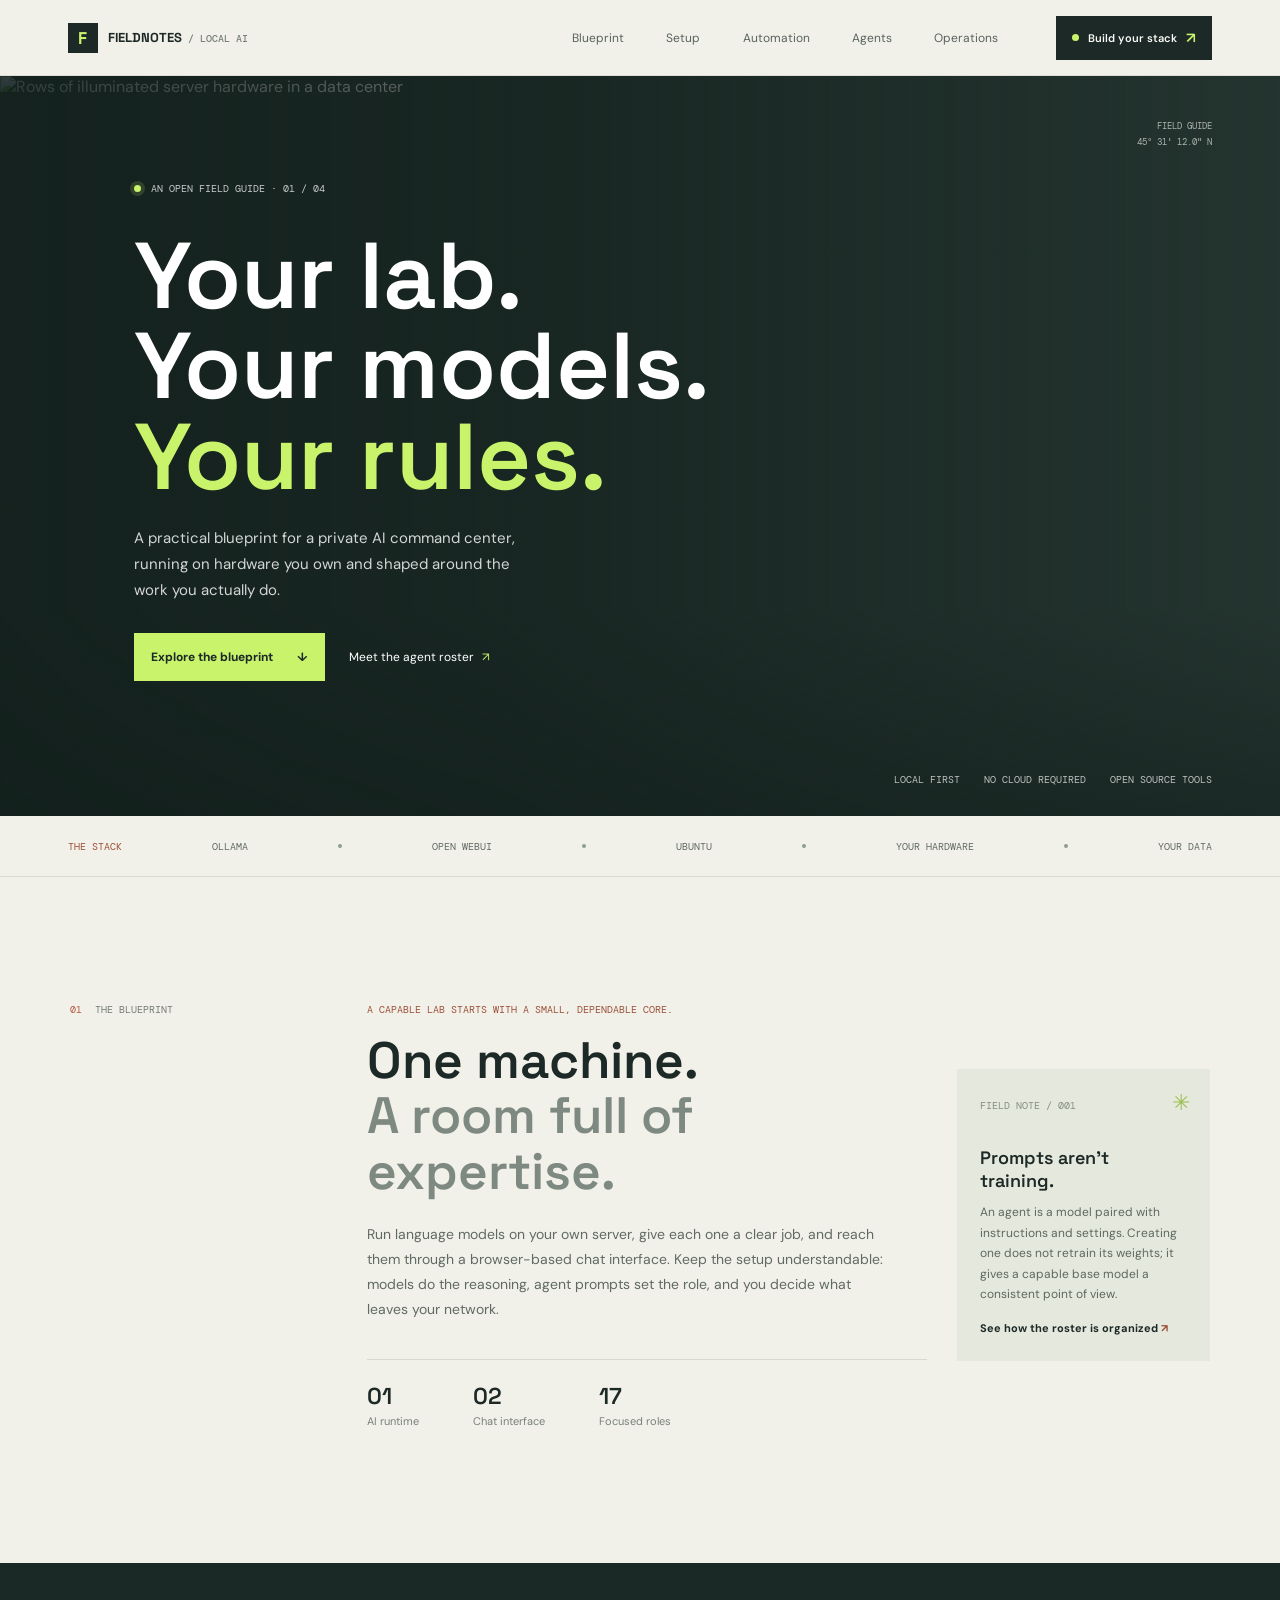
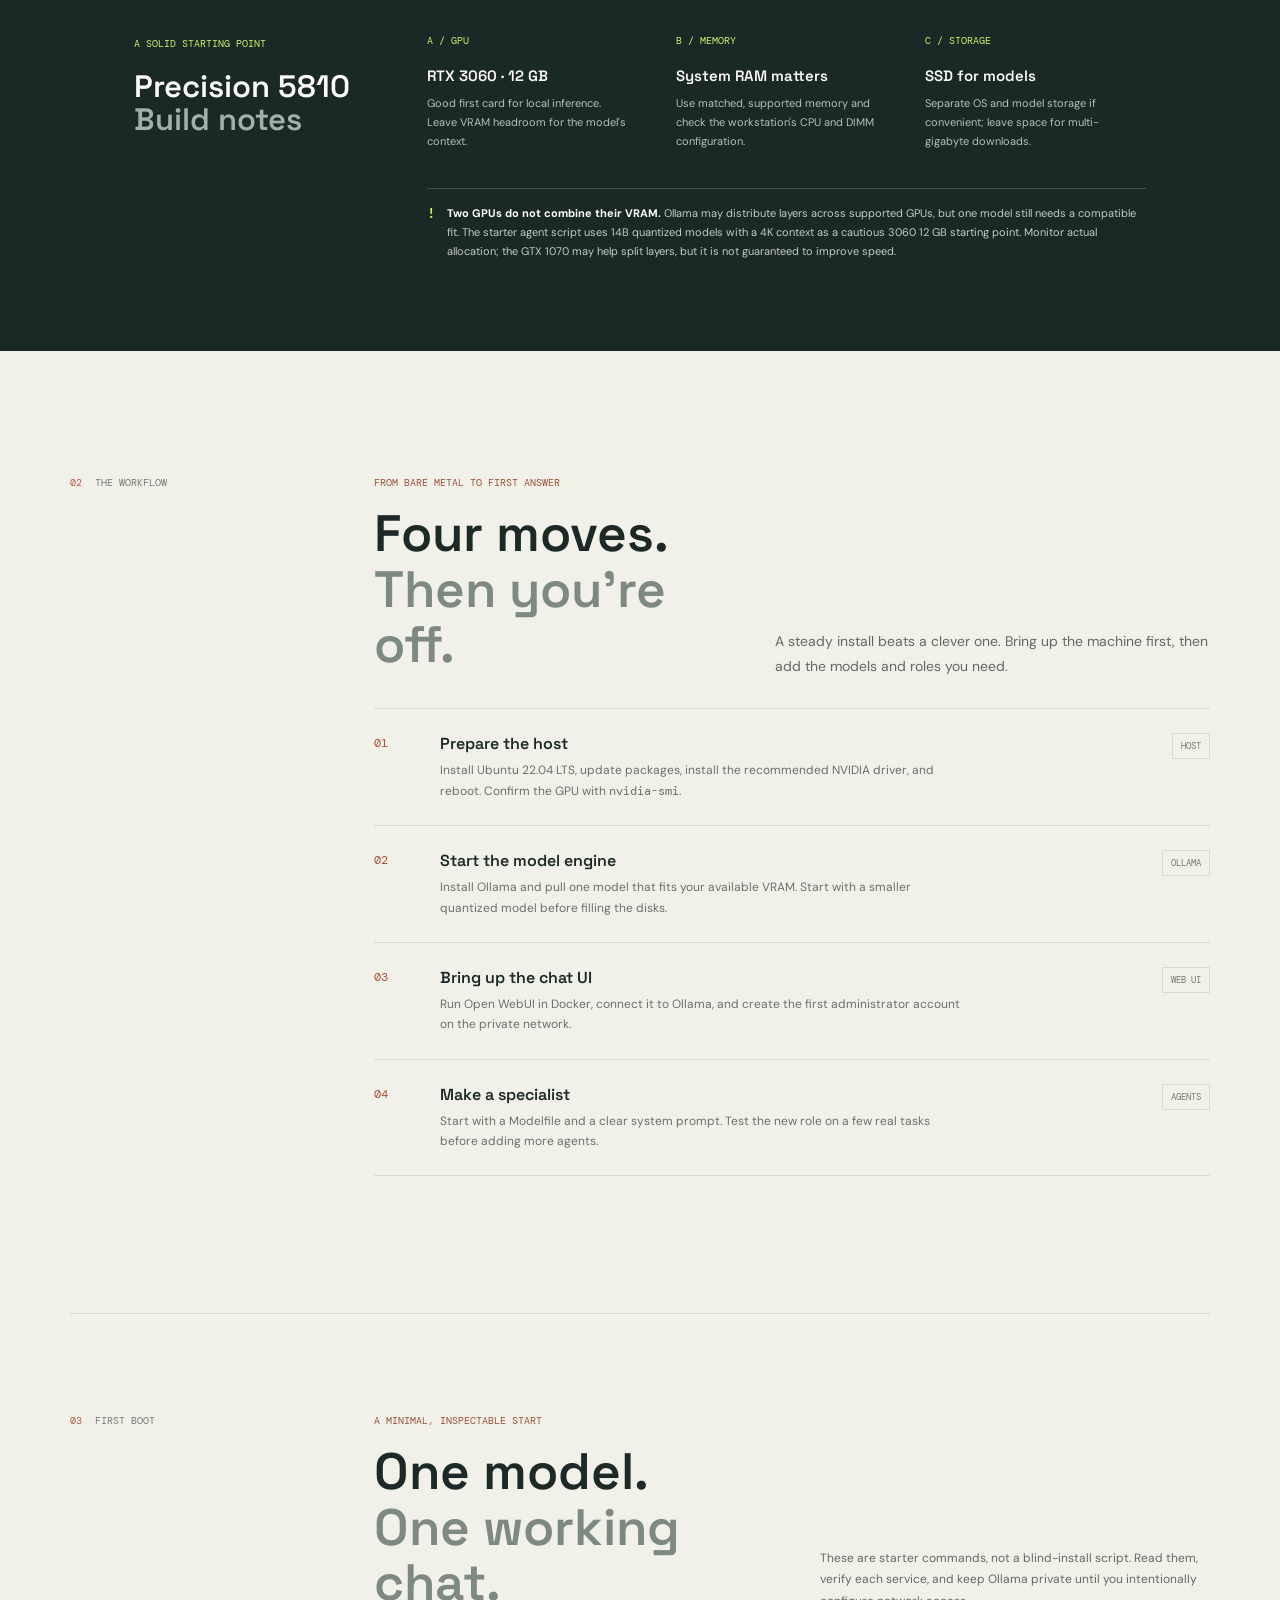
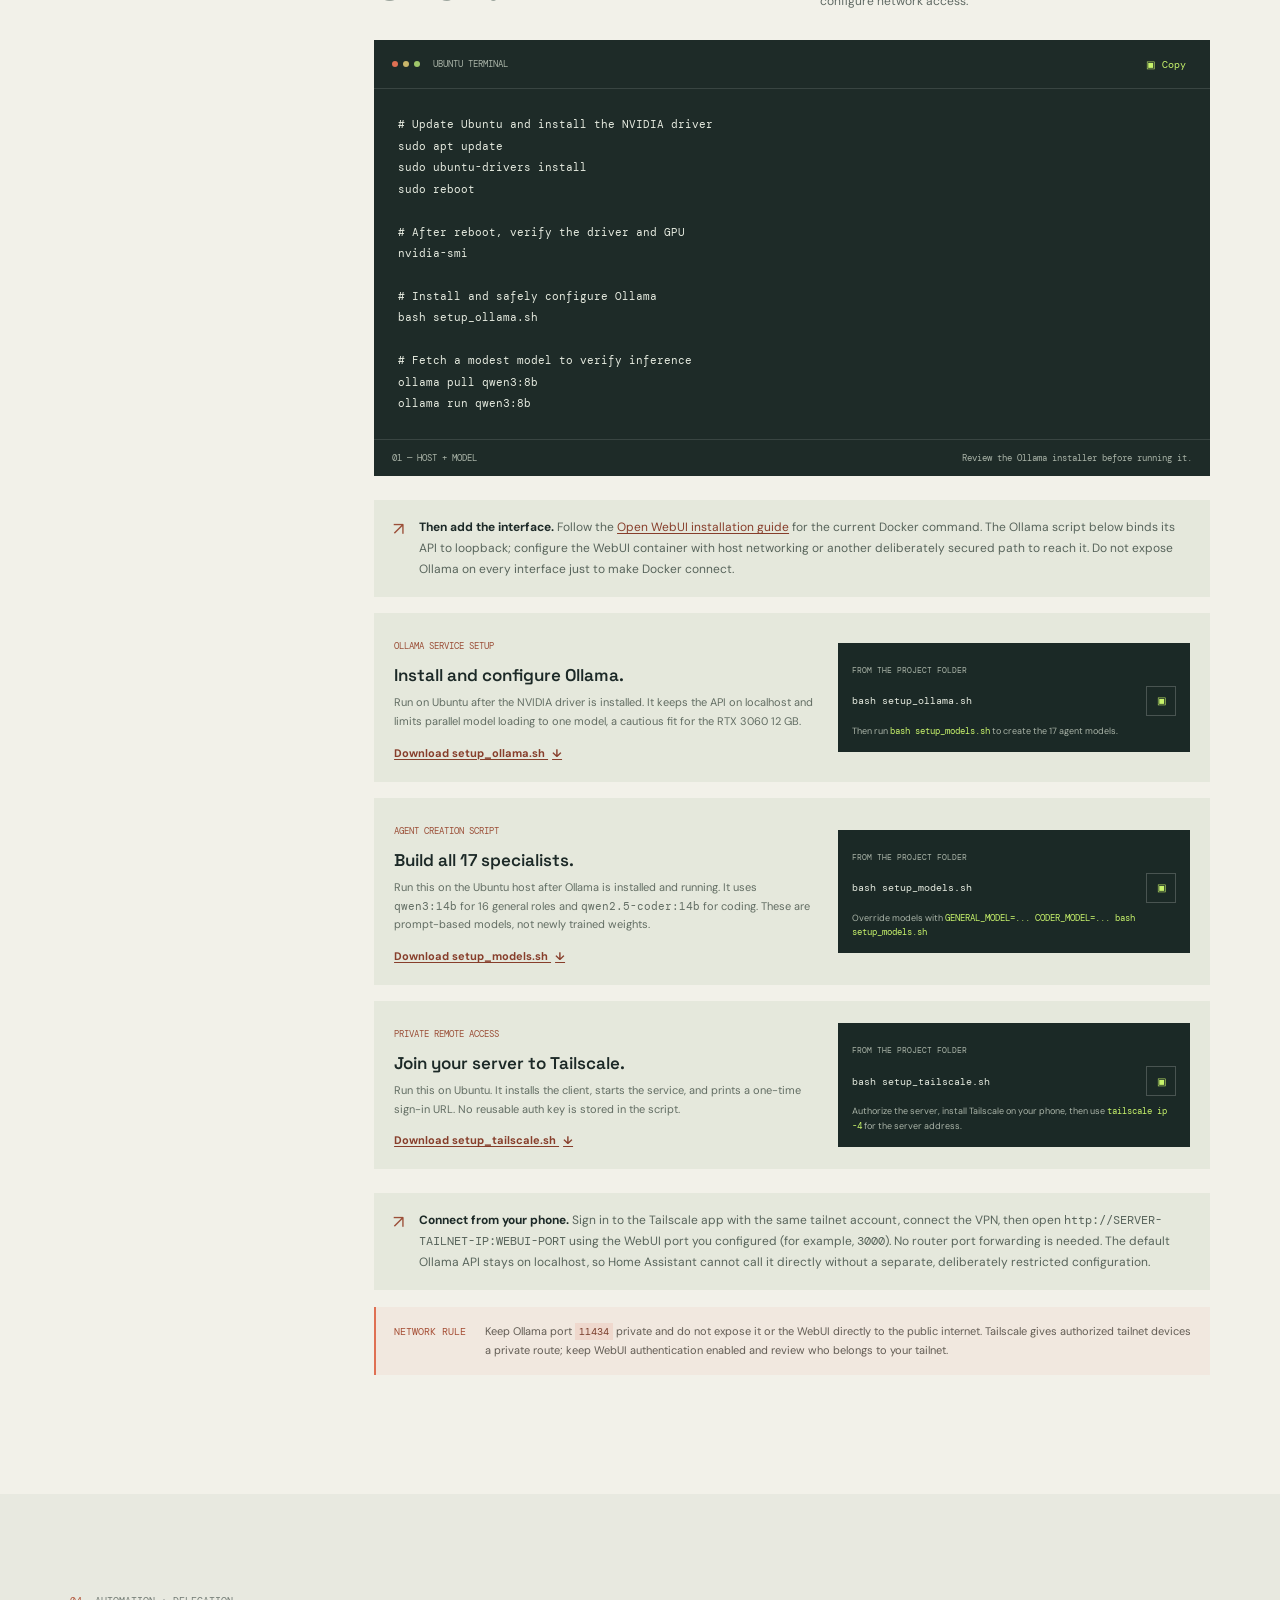
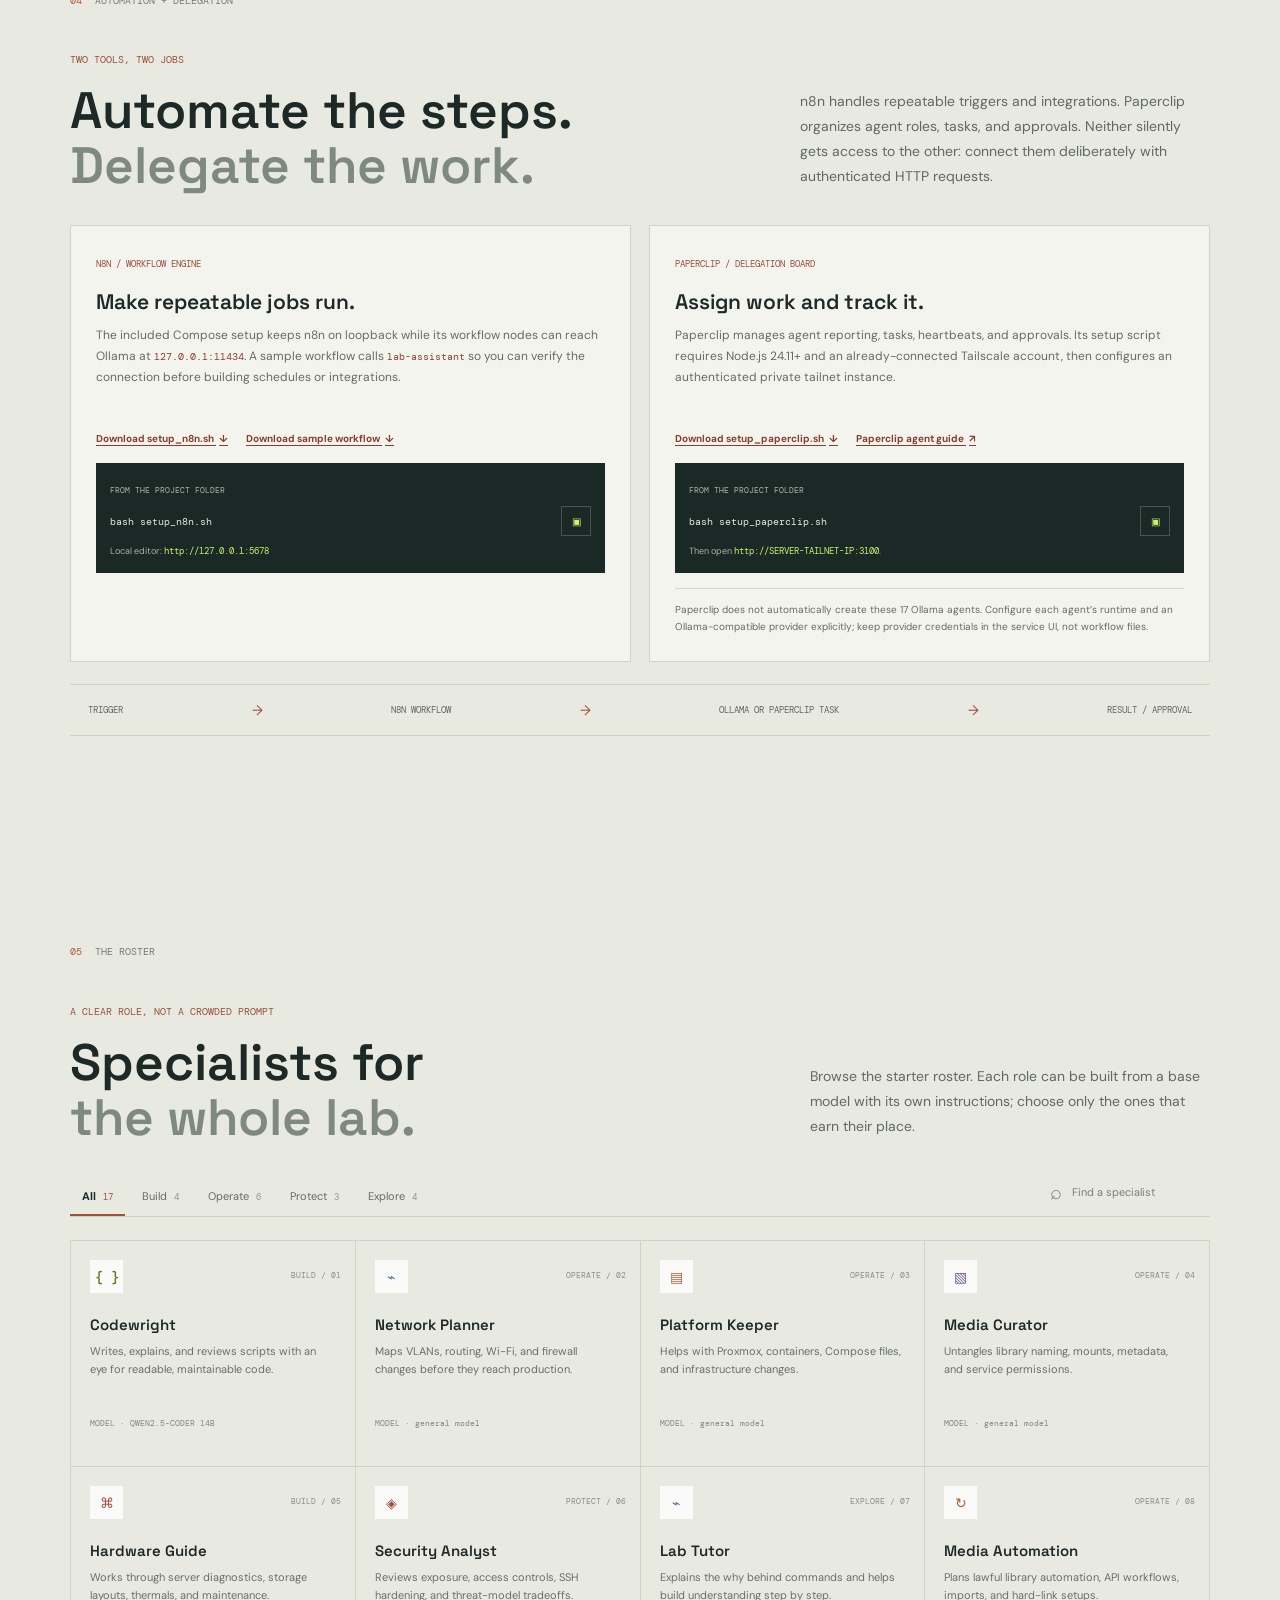
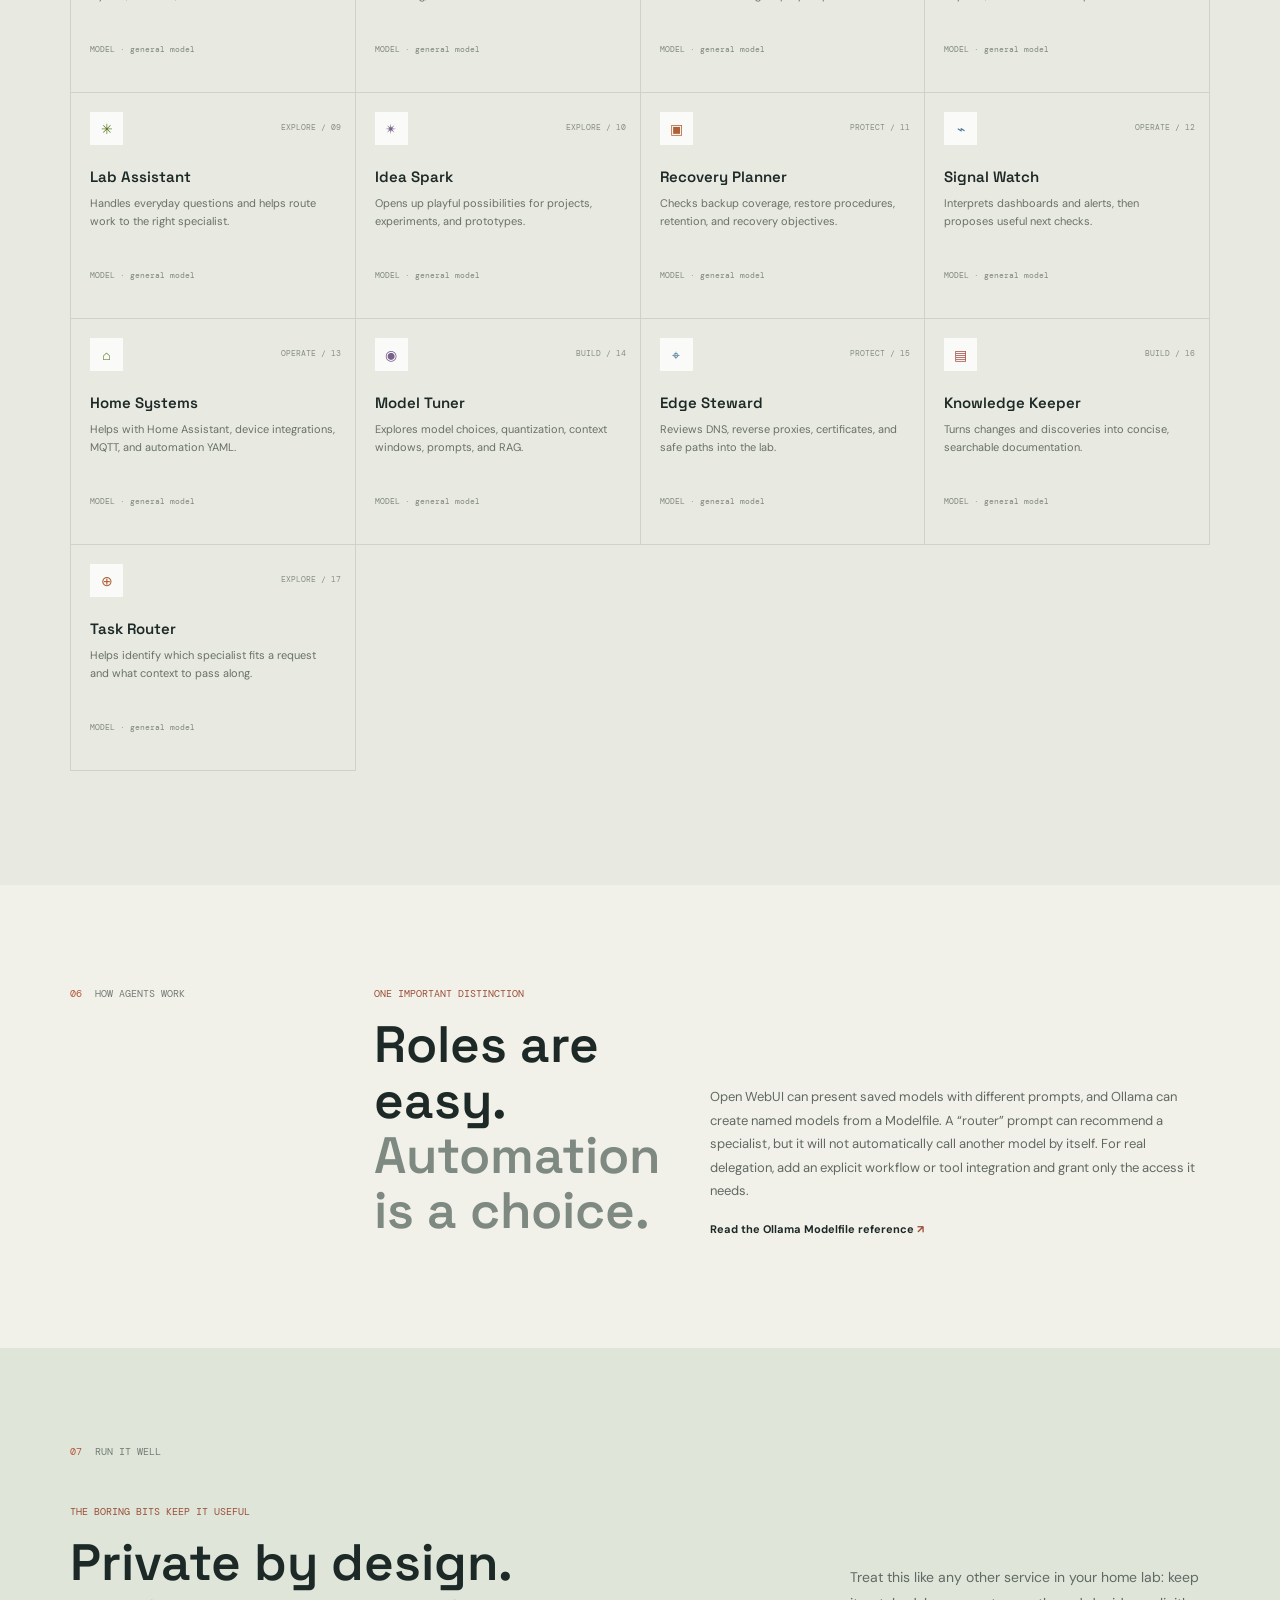
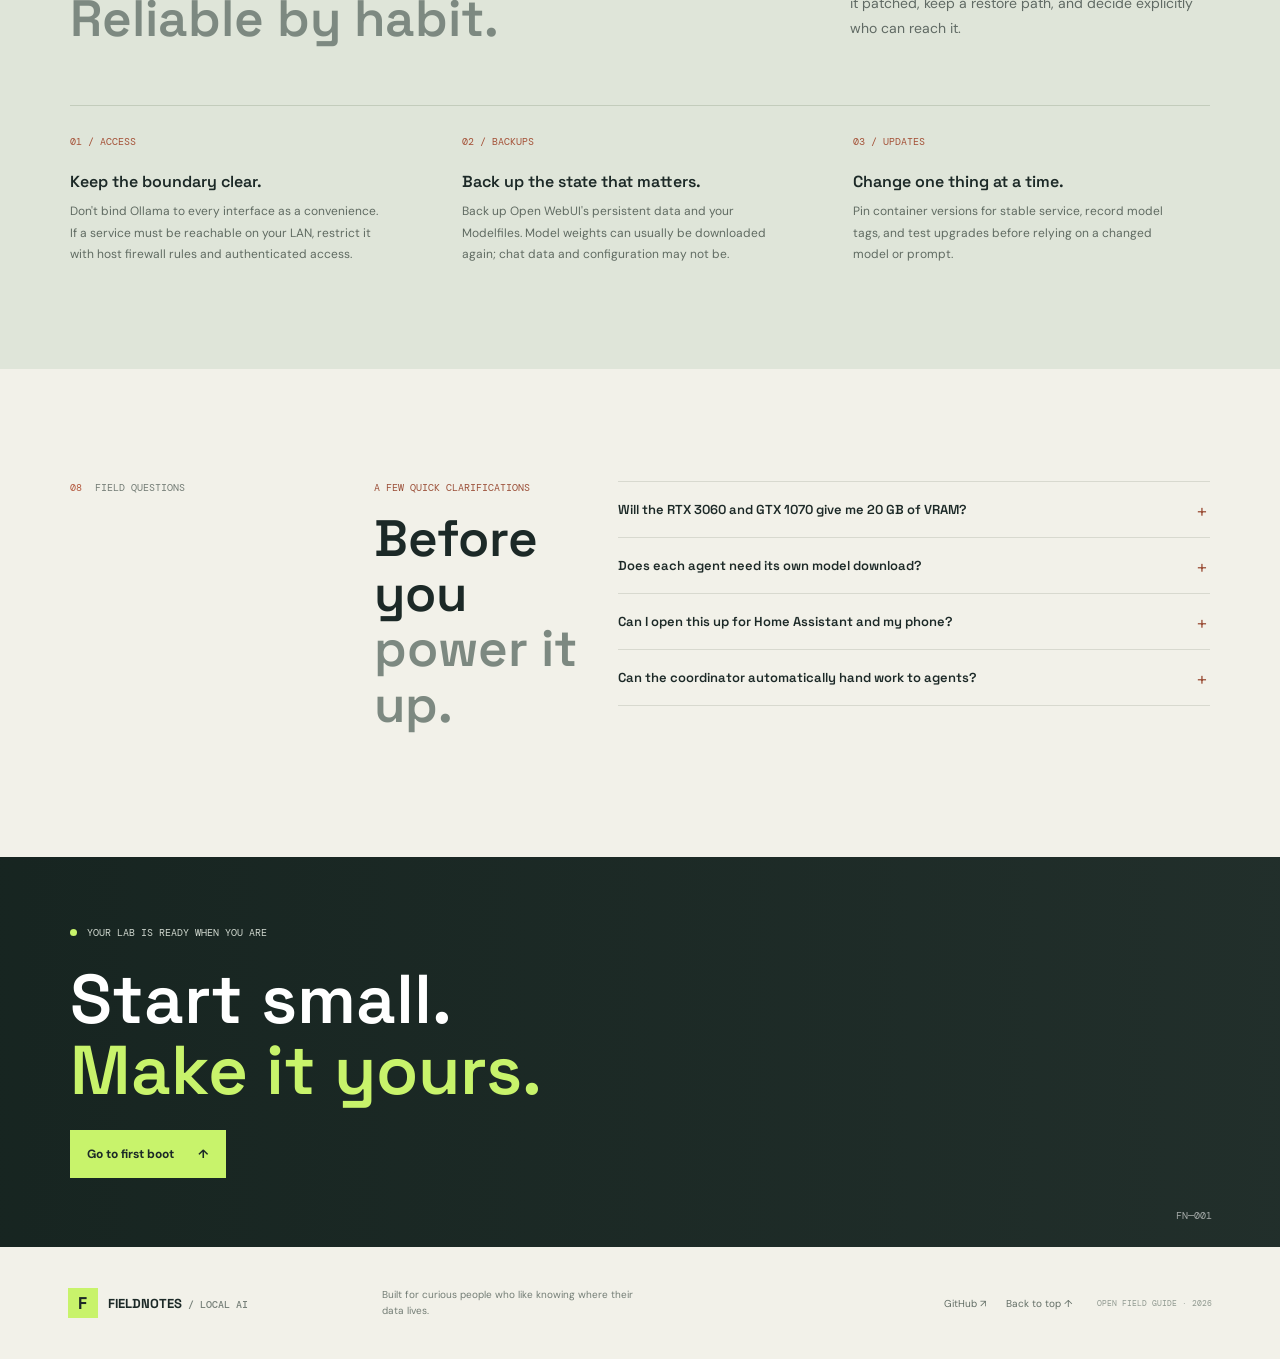
==== index.html @ 0c54f845 "first commit" ====
<!doctype html>
<html lang="en">
  <head>
    <meta charset="utf-8">
    <meta name="viewport" content="width=device-width, initial-scale=1">
    <meta name="theme-color" content="#f2f1e9">
    <meta name="description" content="Build a private, local AI command center with Ollama, Open WebUI, and a focused team of home-lab agents.">
    <title>Fieldnotes | Local AI Command Center</title>
    <link rel="preconnect" href="https://fonts.googleapis.com">
    <link rel="preconnect" href="https://fonts.gstatic.com" crossorigin>
    <link href="https://fonts.googleapis.com/css2?family=DM+Mono:wght@400;500&family=DM+Sans:wght@400;500;600;700&family=Space+Grotesk:wght@500;600;700&display=swap" rel="stylesheet">
    <link rel="stylesheet" href="styles.css">
    <script src="script.js" defer></script>
  </head>
  <body>
    <a class="skip-link" href="#main">Skip to content</a>
    <header class="site-header">
      <a class="wordmark" href="#top" aria-label="Fieldnotes home">
        <span class="brand-mark" aria-hidden="true">F</span>
        <span>FIELDNOTES<span class="wordmark-sub"> / LOCAL AI</span></span>
      </a>
      <nav class="main-nav" aria-label="Main navigation">
        <a href="#blueprint">Blueprint</a>
        <a href="#setup">Setup</a>
        <a href="#automation">Automation</a>
        <a href="#agents">Agents</a>
        <a href="#care">Operations</a>
      </nav>
      <a class="header-action" href="#setup"><span class="status-dot"></span> Build your stack <span aria-hidden="true">↗</span></a>
      <button class="menu-toggle" type="button" aria-label="Open navigation" aria-expanded="false" aria-controls="mobile-nav"><span></span><span></span></button>
    </header>
    <nav class="mobile-nav" id="mobile-nav" aria-label="Mobile navigation" hidden>
      <a href="#blueprint">Blueprint</a><a href="#setup">Setup</a><a href="#automation">Automation</a><a href="#agents">Agents</a><a href="#care">Operations</a>
    </nav>

    <main id="main">
      <section class="hero" id="top" aria-labelledby="hero-title">
        <img class="hero-image" src="https://images.unsplash.com/photo-1558494949-ef010cbdcc31?auto=format&fit=crop&w=2200&q=85" alt="Rows of illuminated server hardware in a data center" fetchpriority="high">
        <div class="hero-shade"></div>
        <div class="hero-content">
          <p class="eyebrow hero-eyebrow"><span class="live-mark"></span> AN OPEN FIELD GUIDE · 01 / 04</p>
          <h1 id="hero-title">Your lab.<br>Your models.<br><span>Your rules.</span></h1>
          <p class="hero-intro">A practical blueprint for a private AI command center, running on hardware you own and shaped around the work you actually do.</p>
          <div class="hero-actions">
            <a class="button button-lime" href="#blueprint">Explore the blueprint <span aria-hidden="true">↓</span></a>
            <a class="hero-text-link" href="#agents">Meet the agent roster <span aria-hidden="true">↗</span></a>
          </div>
        </div>
        <div class="hero-stamp"><span>LOCAL FIRST</span><span>NO CLOUD REQUIRED</span><span>OPEN SOURCE TOOLS</span></div>
        <div class="hero-index" aria-hidden="true">FIELD GUIDE<br>45° 31' 12.0" N</div>
      </section>

      <section class="ticker" aria-label="Project stack">
        <span>THE STACK</span><span>OLLAMA</span><i></i><span>OPEN WEBUI</span><i></i><span>UBUNTU</span><i></i><span>YOUR HARDWARE</span><i></i><span>YOUR DATA</span>
      </section>

      <section class="intro section-wrap" id="blueprint">
        <div class="section-label"><span>01</span><span>THE BLUEPRINT</span></div>
        <div class="intro-copy">
          <p class="kicker">A capable lab starts with a small, dependable core.</p>
          <h2>One machine.<br><span>A room full of expertise.</span></h2>
          <p class="body-copy">Run language models on your own server, give each one a clear job, and reach them through a browser-based chat interface. Keep the setup understandable: models do the reasoning, agent prompts set the role, and you decide what leaves your network.</p>
          <div class="stat-row">
            <div><strong>01</strong><span>AI runtime</span></div><div><strong>02</strong><span>Chat interface</span></div><div><strong>17</strong><span>Focused roles</span></div>
          </div>
        </div>
        <aside class="note-card">
          <span class="note-index">FIELD NOTE / 001</span>
          <span class="note-symbol" aria-hidden="true">✳</span>
          <h3>Prompts aren't training.</h3>
          <p>An agent is a model paired with instructions and settings. Creating one does not retrain its weights; it gives a capable base model a consistent point of view.</p>
          <a href="#agents">See how the roster is organized <span aria-hidden="true">↗</span></a>
        </aside>
      </section>

      <section class="spec-band" aria-label="Recommended server configuration">
        <div class="spec-intro"><span class="eyebrow">A SOLID STARTING POINT</span><h2>Precision 5810<br><span>Build notes</span></h2></div>
        <div class="spec-item"><span class="spec-number">A / GPU</span><strong>RTX 3060 · 12 GB</strong><p>Good first card for local inference. Leave VRAM headroom for the model's context.</p></div>
        <div class="spec-item"><span class="spec-number">B / MEMORY</span><strong>System RAM matters</strong><p>Use matched, supported memory and check the workstation's CPU and DIMM configuration.</p></div>
        <div class="spec-item"><span class="spec-number">C / STORAGE</span><strong>SSD for models</strong><p>Separate OS and model storage if convenient; leave space for multi-gigabyte downloads.</p></div>
        <div class="spec-warning"><span aria-hidden="true">!</span><p><strong>Two GPUs do not combine their VRAM.</strong> Ollama may distribute layers across supported GPUs, but one model still needs a compatible fit. The starter agent script uses 14B quantized models with a 4K context as a cautious 3060 12 GB starting point. Monitor actual allocation; the GTX 1070 may help split layers, but it is not guaranteed to improve speed.</p></div>
      </section>

      <section class="workflow section-wrap" aria-labelledby="workflow-title">
        <div class="section-label"><span>02</span><span>THE WORKFLOW</span></div>
        <div class="workflow-main">
          <div class="section-heading-row"><div><p class="kicker">From bare metal to first answer</p><h2 id="workflow-title">Four moves.<br><span>Then you're off.</span></h2></div><p class="body-copy">A steady install beats a clever one. Bring up the machine first, then add the models and roles you need.</p></div>
          <div class="steps">
            <article class="step"><span class="step-no">01</span><div><h3>Prepare the host</h3><p>Install Ubuntu 22.04 LTS, update packages, install the recommended NVIDIA driver, and reboot. Confirm the GPU with <code>nvidia-smi</code>.</p></div><span class="step-tag">HOST</span></article>
            <article class="step"><span class="step-no">02</span><div><h3>Start the model engine</h3><p>Install Ollama and pull one model that fits your available VRAM. Start with a smaller quantized model before filling the disks.</p></div><span class="step-tag">OLLAMA</span></article>
            <article class="step"><span class="step-no">03</span><div><h3>Bring up the chat UI</h3><p>Run Open WebUI in Docker, connect it to Ollama, and create the first administrator account on the private network.</p></div><span class="step-tag">WEB UI</span></article>
            <article class="step"><span class="step-no">04</span><div><h3>Make a specialist</h3><p>Start with a Modelfile and a clear system prompt. Test the new role on a few real tasks before adding more agents.</p></div><span class="step-tag">AGENTS</span></article>
          </div>
        </div>
      </section>

      <section class="setup section-wrap" id="setup" aria-labelledby="setup-title">
        <div class="section-label"><span>03</span><span>FIRST BOOT</span></div>
        <div class="setup-main">
          <div class="section-heading-row setup-heading"><div><p class="kicker">A minimal, inspectable start</p><h2 id="setup-title">One model.<br><span>One working chat.</span></h2></div><p class="body-copy">These are starter commands, not a blind-install script. Read them, verify each service, and keep Ollama private until you intentionally configure network access.</p></div>
          <div class="code-panel">
            <div class="code-top"><div><span class="terminal-dot"></span><span class="terminal-dot"></span><span class="terminal-dot"></span><span class="code-label">UBUNTU TERMINAL</span></div><button class="copy-button" type="button" data-copy="host-commands"><span aria-hidden="true">▣</span> Copy</button></div>
            <pre><code id="host-commands"># Update Ubuntu and install the NVIDIA driver
sudo apt update
sudo ubuntu-drivers install
sudo reboot

# After reboot, verify the driver and GPU
nvidia-smi

# Install and safely configure Ollama
bash setup_ollama.sh

# Fetch a modest model to verify inference
ollama pull qwen3:8b
ollama run qwen3:8b</code></pre>
            <p class="code-foot"><span>01 — HOST + MODEL</span><span>Review the Ollama installer before running it.</span></p>
          </div>
          <div class="setup-note"><span class="setup-note-icon" aria-hidden="true">↗</span><p><strong>Then add the interface.</strong> Follow the <a href="https://docs.openwebui.com/" target="_blank" rel="noreferrer">Open WebUI installation guide</a> for the current Docker command. The Ollama script below binds its API to loopback; configure the WebUI container with host networking or another deliberately secured path to reach it. Do not expose Ollama on every interface just to make Docker connect.</p></div>
          <div class="agent-script">
            <div class="agent-script-copy"><span class="agent-script-label">OLLAMA SERVICE SETUP</span><h3>Install and configure Ollama.</h3><p>Run on Ubuntu after the NVIDIA driver is installed. It keeps the API on localhost and limits parallel model loading to one model, a cautious fit for the RTX 3060 12 GB.</p><a href="setup_ollama.sh" download>Download setup_ollama.sh <span aria-hidden="true">↓</span></a></div>
            <div class="agent-script-command"><span>FROM THE PROJECT FOLDER</span><div><code id="ollama-command">bash setup_ollama.sh</code><button class="copy-button" type="button" data-copy="ollama-command" aria-label="Copy Ollama setup command">▣</button></div><small>Then run <code>bash setup_models.sh</code> to create the 17 agent models.</small></div>
          </div>
          <div class="agent-script">
            <div class="agent-script-copy"><span class="agent-script-label">AGENT CREATION SCRIPT</span><h3>Build all 17 specialists.</h3><p>Run this on the Ubuntu host after Ollama is installed and running. It uses <code>qwen3:14b</code> for 16 general roles and <code>qwen2.5-coder:14b</code> for coding. These are prompt-based models, not newly trained weights.</p><a href="setup_models.sh" download>Download setup_models.sh <span aria-hidden="true">↓</span></a></div>
            <div class="agent-script-command"><span>FROM THE PROJECT FOLDER</span><div><code id="agent-command">bash setup_models.sh</code><button class="copy-button" type="button" data-copy="agent-command" aria-label="Copy agent script command">▣</button></div><small>Override models with <code>GENERAL_MODEL=... CODER_MODEL=... bash setup_models.sh</code></small></div>
          </div>
          <div class="agent-script">
            <div class="agent-script-copy"><span class="agent-script-label">PRIVATE REMOTE ACCESS</span><h3>Join your server to Tailscale.</h3><p>Run this on Ubuntu. It installs the client, starts the service, and prints a one-time sign-in URL. No reusable auth key is stored in the script.</p><a href="setup_tailscale.sh" download>Download setup_tailscale.sh <span aria-hidden="true">↓</span></a></div>
            <div class="agent-script-command"><span>FROM THE PROJECT FOLDER</span><div><code id="tailscale-command">bash setup_tailscale.sh</code><button class="copy-button" type="button" data-copy="tailscale-command" aria-label="Copy Tailscale setup command">▣</button></div><small>Authorize the server, install Tailscale on your phone, then use <code>tailscale ip -4</code> for the server address.</small></div>
          </div>
          <div class="setup-note"><span class="setup-note-icon" aria-hidden="true">↗</span><p><strong>Connect from your phone.</strong> Sign in to the Tailscale app with the same tailnet account, connect the VPN, then open <code>http://SERVER-TAILNET-IP:WEBUI-PORT</code> using the WebUI port you configured (for example, <code>3000</code>). No router port forwarding is needed. The default Ollama API stays on localhost, so Home Assistant cannot call it directly without a separate, deliberately restricted configuration.</p></div>
          <div class="network-callout"><span class="callout-label">NETWORK RULE</span><p>Keep Ollama port <code>11434</code> private and do not expose it or the WebUI directly to the public internet. Tailscale gives authorized tailnet devices a private route; keep WebUI authentication enabled and review who belongs to your tailnet.</p></div>
        </div>
      </section>

      <section class="automation-section" id="automation" aria-labelledby="automation-title">
        <div class="section-wrap">
          <div class="section-label"><span>04</span><span>AUTOMATION + DELEGATION</span></div>
          <div class="automation-heading"><div><p class="kicker">Two tools, two jobs</p><h2 id="automation-title">Automate the steps.<br><span>Delegate the work.</span></h2></div><p class="body-copy">n8n handles repeatable triggers and integrations. Paperclip organizes agent roles, tasks, and approvals. Neither silently gets access to the other: connect them deliberately with authenticated HTTP requests.</p></div>
          <div class="automation-grid">
            <article class="automation-card">
              <span class="automation-tag">N8N / WORKFLOW ENGINE</span>
              <h3>Make repeatable jobs run.</h3>
              <p>The included Compose setup keeps n8n on loopback while its workflow nodes can reach Ollama at <code>127.0.0.1:11434</code>. A sample workflow calls <code>lab-assistant</code> so you can verify the connection before building schedules or integrations.</p>
              <div class="automation-actions"><a href="setup_n8n.sh" download>Download setup_n8n.sh <span aria-hidden="true">↓</span></a><a href="automation/workflows/local-assistant-smoke-test.json" download>Download sample workflow <span aria-hidden="true">↓</span></a></div>
              <div class="agent-script-command"><span>FROM THE PROJECT FOLDER</span><div><code id="n8n-command">bash setup_n8n.sh</code><button class="copy-button" type="button" data-copy="n8n-command" aria-label="Copy n8n setup command">▣</button></div><small>Local editor: <code>http://127.0.0.1:5678</code></small></div>
            </article>
            <article class="automation-card">
              <span class="automation-tag">PAPERCLIP / DELEGATION BOARD</span>
              <h3>Assign work and track it.</h3>
              <p>Paperclip manages agent reporting, tasks, heartbeats, and approvals. Its setup script requires Node.js 24.11+ and an already-connected Tailscale account, then configures an authenticated private tailnet instance.</p>
              <div class="automation-actions"><a href="setup_paperclip.sh" download>Download setup_paperclip.sh <span aria-hidden="true">↓</span></a><a href="https://docs.paperclip.ing/guides/org/agents/" target="_blank" rel="noreferrer">Paperclip agent guide <span aria-hidden="true">↗</span></a></div>
              <div class="agent-script-command"><span>FROM THE PROJECT FOLDER</span><div><code id="paperclip-command">bash setup_paperclip.sh</code><button class="copy-button" type="button" data-copy="paperclip-command" aria-label="Copy Paperclip setup command">▣</button></div><small>Then open <code>http://SERVER-TAILNET-IP:3100</code>.</small></div>
              <p class="automation-caveat">Paperclip does not automatically create these 17 Ollama agents. Configure each agent’s runtime and an Ollama-compatible provider explicitly; keep provider credentials in the service UI, not workflow files.</p>
            </article>
          </div>
          <div class="automation-flow"><span>TRIGGER</span><b aria-hidden="true">→</b><span>N8N WORKFLOW</span><b aria-hidden="true">→</b><span>OLLAMA OR PAPERCLIP TASK</span><b aria-hidden="true">→</b><span>RESULT / APPROVAL</span></div>
        </div>
      </section>

      <section class="agents-section" id="agents" aria-labelledby="agents-title">
        <div class="agents-heading section-wrap"><div class="section-label"><span>05</span><span>THE ROSTER</span></div><div class="agents-title-row"><div><p class="kicker">A clear role, not a crowded prompt</p><h2 id="agents-title">Specialists for<br><span>the whole lab.</span></h2></div><p class="body-copy">Browse the starter roster. Each role can be built from a base model with its own instructions; choose only the ones that earn their place.</p></div>
          <div class="agent-controls"><div class="filter-list" role="group" aria-label="Filter agents by specialty"><button class="filter-button active" type="button" data-filter="all" aria-pressed="true">All <span>17</span></button><button class="filter-button" type="button" data-filter="build" aria-pressed="false">Build <span>4</span></button><button class="filter-button" type="button" data-filter="operate" aria-pressed="false">Operate <span>6</span></button><button class="filter-button" type="button" data-filter="protect" aria-pressed="false">Protect <span>3</span></button><button class="filter-button" type="button" data-filter="explore" aria-pressed="false">Explore <span>4</span></button></div><label class="agent-search"><span class="search-icon" aria-hidden="true">⌕</span><span class="visually-hidden">Search agents</span><input id="agent-search" type="search" placeholder="Find a specialist" autocomplete="off"></label></div>
        </div>
        <div class="agent-grid section-wrap" id="agent-grid" aria-live="polite">
          <article class="agent-card" data-category="build" data-search="code scripts python development"><span class="agent-icon icon-green">{ }</span><span class="agent-category">BUILD / 01</span><h3>Codewright</h3><p>Writes, explains, and reviews scripts with an eye for readable, maintainable code.</p><span class="agent-model">MODEL · QWEN2.5-CODER 14B</span></article>
          <article class="agent-card" data-category="operate" data-search="network wifi vlan routing"><span class="agent-icon icon-blue">⌁</span><span class="agent-category">OPERATE / 02</span><h3>Network Planner</h3><p>Maps VLANs, routing, Wi-Fi, and firewall changes before they reach production.</p><span class="agent-model">MODEL · general model</span></article>
          <article class="agent-card" data-category="operate" data-search="virtualization proxmox docker lxc"><span class="agent-icon icon-orange">▤</span><span class="agent-category">OPERATE / 03</span><h3>Platform Keeper</h3><p>Helps with Proxmox, containers, Compose files, and infrastructure changes.</p><span class="agent-model">MODEL · general model</span></article>
          <article class="agent-card" data-category="operate" data-search="media plex jellyfin permissions"><span class="agent-icon icon-purple">▧</span><span class="agent-category">OPERATE / 04</span><h3>Media Curator</h3><p>Untangles library naming, mounts, metadata, and service permissions.</p><span class="agent-model">MODEL · general model</span></article>
          <article class="agent-card" data-category="build" data-search="hardware dell server idrac raid"><span class="agent-icon icon-red">⌘</span><span class="agent-category">BUILD / 05</span><h3>Hardware Guide</h3><p>Works through server diagnostics, storage layouts, thermals, and maintenance.</p><span class="agent-model">MODEL · general model</span></article>
          <article class="agent-card" data-category="protect" data-search="security privacy ssh firewall audit"><span class="agent-icon icon-red">◈</span><span class="agent-category">PROTECT / 06</span><h3>Security Analyst</h3><p>Reviews exposure, access controls, SSH hardening, and threat-model tradeoffs.</p><span class="agent-model">MODEL · general model</span></article>
          <article class="agent-card" data-category="explore" data-search="education learning linux explain"><span class="agent-icon icon-blue">⌁</span><span class="agent-category">EXPLORE / 07</span><h3>Lab Tutor</h3><p>Explains the why behind commands and helps build understanding step by step.</p><span class="agent-model">MODEL · general model</span></article>
          <article class="agent-card" data-category="operate" data-search="sonarr radarr prowlarr media automation"><span class="agent-icon icon-orange">↻</span><span class="agent-category">OPERATE / 08</span><h3>Media Automation</h3><p>Plans lawful library automation, API workflows, imports, and hard-link setups.</p><span class="agent-model">MODEL · general model</span></article>
          <article class="agent-card" data-category="explore" data-search="assistant general help notes"><span class="agent-icon icon-green">✳</span><span class="agent-category">EXPLORE / 09</span><h3>Lab Assistant</h3><p>Handles everyday questions and helps route work to the right specialist.</p><span class="agent-model">MODEL · general model</span></article>
          <article class="agent-card" data-category="explore" data-search="creative brainstorming ideas"><span class="agent-icon icon-purple">✴</span><span class="agent-category">EXPLORE / 10</span><h3>Idea Spark</h3><p>Opens up playful possibilities for projects, experiments, and prototypes.</p><span class="agent-model">MODEL · general model</span></article>
          <article class="agent-card" data-category="protect" data-search="backup recovery zfs snapshot rclone"><span class="agent-icon icon-orange">▣</span><span class="agent-category">PROTECT / 11</span><h3>Recovery Planner</h3><p>Checks backup coverage, restore procedures, retention, and recovery objectives.</p><span class="agent-model">MODEL · general model</span></article>
          <article class="agent-card" data-category="operate" data-search="monitoring grafana prometheus alerts"><span class="agent-icon icon-blue">⌁</span><span class="agent-category">OPERATE / 12</span><h3>Signal Watch</h3><p>Interprets dashboards and alerts, then proposes useful next checks.</p><span class="agent-model">MODEL · general model</span></article>
          <article class="agent-card" data-category="operate" data-search="home assistant iot zigbee zwave mqtt"><span class="agent-icon icon-green">⌂</span><span class="agent-category">OPERATE / 13</span><h3>Home Systems</h3><p>Helps with Home Assistant, device integrations, MQTT, and automation YAML.</p><span class="agent-model">MODEL · general model</span></article>
          <article class="agent-card" data-category="build" data-search="ollama llm prompt rag ai"><span class="agent-icon icon-purple">◉</span><span class="agent-category">BUILD / 14</span><h3>Model Tuner</h3><p>Explores model choices, quantization, context windows, prompts, and RAG.</p><span class="agent-model">MODEL · general model</span></article>
          <article class="agent-card" data-category="protect" data-search="dns proxy nginx cloudflare pihole"><span class="agent-icon icon-blue">⌖</span><span class="agent-category">PROTECT / 15</span><h3>Edge Steward</h3><p>Reviews DNS, reverse proxies, certificates, and safe paths into the lab.</p><span class="agent-model">MODEL · general model</span></article>
          <article class="agent-card" data-category="build" data-search="wiki docs documentation bookstack obsidian"><span class="agent-icon icon-red">▤</span><span class="agent-category">BUILD / 16</span><h3>Knowledge Keeper</h3><p>Turns changes and discoveries into concise, searchable documentation.</p><span class="agent-model">MODEL · general model</span></article>
          <article class="agent-card" data-category="explore" data-search="router orchestrator delegate coordinator"><span class="agent-icon icon-orange">⊕</span><span class="agent-category">EXPLORE / 17</span><h3>Task Router</h3><p>Helps identify which specialist fits a request and what context to pass along.</p><span class="agent-model">MODEL · general model</span></article>
          <p class="empty-state" id="empty-state" hidden>No specialists match that search. Try another term.</p>
        </div>
      </section>

      <section class="agent-reality section-wrap"><div class="section-label"><span>06</span><span>HOW AGENTS WORK</span></div><div class="reality-main"><div><p class="kicker">One important distinction</p><h2>Roles are easy.<br><span>Automation is a choice.</span></h2></div><div class="reality-copy"><p>Open WebUI can present saved models with different prompts, and Ollama can create named models from a Modelfile. A “router” prompt can recommend a specialist, but it will not automatically call another model by itself. For real delegation, add an explicit workflow or tool integration and grant only the access it needs.</p><a href="https://docs.ollama.com/modelfile" target="_blank" rel="noreferrer">Read the Ollama Modelfile reference <span aria-hidden="true">↗</span></a></div></div></section>

      <section class="operations" id="care" aria-labelledby="care-title"><div class="section-wrap operations-inner"><div class="section-label"><span>07</span><span>RUN IT WELL</span></div><div class="operations-top"><div><p class="kicker">The boring bits keep it useful</p><h2 id="care-title">Private by design.<br><span>Reliable by habit.</span></h2></div><p class="body-copy">Treat this like any other service in your home lab: keep it patched, keep a restore path, and decide explicitly who can reach it.</p></div>
        <div class="ops-grid"><article><span class="ops-no">01 / ACCESS</span><h3>Keep the boundary clear.</h3><p>Don't bind Ollama to every interface as a convenience. If a service must be reachable on your LAN, restrict it with host firewall rules and authenticated access.</p></article><article><span class="ops-no">02 / BACKUPS</span><h3>Back up the state that matters.</h3><p>Back up Open WebUI's persistent data and your Modelfiles. Model weights can usually be downloaded again; chat data and configuration may not be.</p></article><article><span class="ops-no">03 / UPDATES</span><h3>Change one thing at a time.</h3><p>Pin container versions for stable service, record model tags, and test upgrades before relying on a changed model or prompt.</p></article></div>
      </div></section>

      <section class="faq section-wrap" aria-labelledby="faq-title"><div class="section-label"><span>08</span><span>FIELD QUESTIONS</span></div><div class="faq-main"><div><p class="kicker">A few quick clarifications</p><h2 id="faq-title">Before you<br><span>power it up.</span></h2></div><div class="faq-list"><details><summary>Will the RTX 3060 and GTX 1070 give me 20 GB of VRAM?</summary><p>No. Their memory pools stay separate. Ollama may spread a model across devices in some configurations, but this is not a single, fungible 20 GB pool. Plan around the model's actual allocation and leave room for context.</p></details><details><summary>Does each agent need its own model download?</summary><p>Not necessarily. Ollama-created models can share the same underlying layers when they use one base model. Keep a separate coding model only when its capabilities justify its extra disk and memory use.</p></details><details><summary>Can I open this up for Home Assistant and my phone?</summary><p>Prefer a private VPN such as Tailscale for remote access. For a local integration, use the server's LAN address only after checking authentication and firewall behavior. Never publish the Ollama API directly to the internet.</p></details><details><summary>Can the coordinator automatically hand work to agents?</summary><p>Not from a system prompt alone. You need an orchestration layer or tool workflow that explicitly invokes specialist models and passes their results back.</p></details></div></div></section>

      <section class="closing"><div class="closing-image" role="img" aria-label="Lit server racks in a data center"></div><div class="closing-copy"><p class="eyebrow"><span class="live-mark"></span> YOUR LAB IS READY WHEN YOU ARE</p><h2>Start small.<br><span>Make it yours.</span></h2><a class="button button-lime" href="#setup">Go to first boot <span aria-hidden="true">↑</span></a></div><div class="closing-number">FN—001</div></section>
    </main>

    <footer class="site-footer"><a class="wordmark footer-wordmark" href="#top"><span class="brand-mark" aria-hidden="true">F</span><span>FIELDNOTES<span class="wordmark-sub"> / LOCAL AI</span></span></a><p>Built for curious people who like knowing where their data lives.</p><div class="footer-links"><a href="https://github.com/" target="_blank" rel="noreferrer">GitHub <span aria-hidden="true">↗</span></a><a href="#top">Back to top ↑</a></div><span class="footer-meta">OPEN FIELD GUIDE · 2026</span></footer>
    <div class="toast" id="toast" role="status" aria-live="polite"></div>
  </body>
</html>
---- styles.css ----
:root {
  color-scheme: light;
  --paper: #f2f1e9;
  --white: #fbfaf6;
  --ink: #1c2927;
  --muted: #68736d;
  --line: #d8d9cf;
  --green: #c8f36b;
  --dark: #1b2926;
  --coral: #df7053;
  --blue: #7aa4b8;
  --font-display: "Space Grotesk", "Trebuchet MS", sans-serif;
  --font-body: "DM Sans", "Segoe UI", sans-serif;
  --font-mono: "DM Mono", Consolas, monospace;
  font-family: var(--font-body);
  color: var(--ink);
  background: var(--paper);
  font-synthesis: none;
  text-rendering: optimizeLegibility;
}

* { box-sizing: border-box; }
html { scroll-behavior: smooth; scroll-padding-top: 82px; }
body { margin: 0; min-width: 0; }
button, input { font: inherit; }
a { color: inherit; }
.visually-hidden, .skip-link:not(:focus) { position: absolute; width: 1px; height: 1px; padding: 0; margin: -1px; overflow: hidden; clip: rect(0, 0, 0, 0); white-space: nowrap; border: 0; }
.skip-link:focus { position: fixed; z-index: 30; top: 12px; left: 12px; padding: 12px 16px; background: var(--green); color: var(--ink); }
.site-header { height: 76px; padding: 0 5.3%; display: flex; align-items: center; justify-content: space-between; gap: 28px; background: var(--paper); position: relative; z-index: 10; border-bottom: 1px solid rgba(28, 41, 39, .09); }
.wordmark { display: inline-flex; gap: 10px; align-items: center; text-decoration: none; font: 700 13px var(--font-display); letter-spacing: 0; white-space: nowrap; }
.brand-mark { display: grid; place-items: center; width: 30px; height: 30px; background: var(--ink); color: var(--green); font: 700 17px var(--font-display); }
.wordmark-sub { color: #778079; font: 500 10px var(--font-mono); }
.main-nav { display: flex; align-items: center; gap: clamp(19px, 3.3vw, 48px); margin-left: auto; margin-right: 30px; }
.main-nav a, .mobile-nav a { color: #58635e; font-size: 12px; text-decoration: none; transition: color .18s ease; }
.main-nav a:hover, .mobile-nav a:hover { color: var(--ink); }
.header-action { display: inline-flex; align-items: center; gap: 9px; text-decoration: none; background: var(--ink); color: var(--white); padding: 12px 16px; font-size: 11px; font-weight: 600; white-space: nowrap; }
.header-action > span:last-child { color: var(--green); font-size: 15px; }
.status-dot, .live-mark { height: 7px; width: 7px; background: var(--green); border-radius: 50%; display: inline-block; }
.menu-toggle, .mobile-nav { display: none; }
.hero { position: relative; height: min(740px, calc(100svh - 76px)); min-height: 570px; overflow: hidden; display: flex; align-items: center; color: white; background: #263631; }
.hero-image { position: absolute; inset: 0; width: 100%; height: 100%; object-fit: cover; object-position: center 49%; animation: image-in 1.2s ease-out both; }
.hero-shade { position: absolute; inset: 0; background: linear-gradient(90deg, rgba(18, 31, 28, .87) 0%, rgba(18, 31, 28, .68) 39%, rgba(18, 31, 28, .09) 100%), linear-gradient(0deg, rgba(18, 31, 28, .5), transparent 28%); }
.hero-content { position: relative; width: min(610px, 62%); margin-left: 10.5%; padding: 35px 0 64px; animation: rise-in .65s .1s both; }
.eyebrow, .kicker, .section-label, .spec-number, .agent-category, .agent-model, .step-tag, .ops-no, .note-index, .callout-label, .footer-meta { font-family: var(--font-mono); font-size: 10px; letter-spacing: 0; }
.hero-eyebrow { display: flex; align-items: center; gap: 10px; color: rgba(255, 255, 255, .76); }
.hero-eyebrow .live-mark { box-shadow: 0 0 0 4px rgba(200, 243, 107, .15); }
h1, h2, h3, p { margin-top: 0; }
.hero h1 { margin: 36px 0 22px; font: 600 clamp(56px, 7.3vw, 102px)/.97 var(--font-display); letter-spacing: 0; }
.hero h1 span { color: var(--green); }
.hero-intro { max-width: 410px; margin-bottom: 30px; color: rgba(255, 255, 255, .81); font-size: 15px; line-height: 1.75; }
.hero-actions { display: flex; align-items: center; flex-wrap: wrap; gap: 24px; }
.button { min-height: 48px; display: inline-flex; align-items: center; gap: 24px; padding: 0 17px; text-decoration: none; font-size: 12px; font-weight: 700; transition: transform .18s ease, background .18s ease; }
.button:hover { transform: translateY(-2px); }
.button-lime { background: var(--green); color: var(--ink); }
.button-lime:hover { background: #d7ff88; }
.hero-text-link { color: white; text-decoration: none; font-size: 12px; }
.hero-text-link span { color: var(--green); padding-left: 5px; }
.hero-stamp { position: absolute; right: 5.3%; bottom: 30px; display: flex; gap: 24px; color: rgba(255, 255, 255, .71); font: 10px var(--font-mono); }
.hero-index { position: absolute; top: 42px; right: 5.3%; color: rgba(255, 255, 255, .63); text-align: right; font: 9px/1.8 var(--font-mono); }
.ticker { min-height: 61px; padding: 0 5.3%; display: flex; justify-content: space-between; align-items: center; gap: 18px; color: #5f6963; border-bottom: 1px solid var(--line); font: 10px var(--font-mono); }
.ticker > span:first-child { color: #9b4f38; }
.ticker i { height: 4px; width: 4px; border-radius: 50%; background: #8f9d89; }
.section-wrap { width: min(1140px, calc(100% - 10.6%)); margin-inline: auto; }
.intro { padding-block: 126px 135px; display: grid; grid-template-columns: 1fr 2.1fr .95fr; gap: 30px; }
.section-label { display: flex; align-items: flex-start; gap: 13px; color: #737c75; }
.section-label span:first-child { color: #b3583d; }
.kicker { margin-bottom: 17px; color: #9b4f38; text-transform: uppercase; }
.intro h2, .section-heading-row h2, .agents-title-row h2, .reality-main h2, .operations-top h2, .faq h2, .spec-intro h2 { margin-bottom: 23px; font: 600 clamp(34px, 4vw, 53px)/1.08 var(--font-display); letter-spacing: 0; }
.intro h2 span, .section-heading-row h2 span, .agents-title-row h2 span, .reality-main h2 span, .operations-top h2 span, .faq h2 span, .spec-intro h2 span { color: #7d8981; }
.body-copy { max-width: 435px; color: #606a64; font-size: 14px; line-height: 1.8; }
.intro-copy .body-copy { max-width: 520px; }
.stat-row { display: flex; gap: 54px; margin-top: 36px; padding-top: 21px; border-top: 1px solid var(--line); }
.stat-row div { display: grid; gap: 3px; }
.stat-row strong { font: 600 23px var(--font-display); }
.stat-row span { color: #778079; font-size: 11px; }
.note-card { position: relative; align-self: center; padding: 24px 23px; background: #e5e8dc; min-height: 250px; }
.note-index { color: #858e83; }
.note-symbol { position: absolute; right: 20px; top: 19px; color: #9ebf55; font-size: 22px; }
.note-card h3 { margin: 32px 0 10px; font: 600 18px var(--font-display); }
.note-card p { color: #5e685f; font-size: 12px; line-height: 1.7; }
.note-card a, .reality-copy a { font-size: 11px; font-weight: 700; text-decoration: none; }
.note-card a span, .reality-copy a span { color: #9b4f38; }
.spec-band { position: relative; display: grid; grid-template-columns: 1.2fr 1fr 1fr 1fr; gap: 28px; padding: 68px 10.5% 91px; background: var(--dark); color: var(--white); }
.spec-intro .eyebrow { color: var(--green); }
.spec-intro h2 { margin-top: 18px; margin-bottom: 0; font-size: 31px; }
.spec-intro h2 span { color: #a3b0a8; }
.spec-item { padding-top: 3px; }
.spec-number { display: block; margin-bottom: 19px; color: var(--green); }
.spec-item strong { display: block; margin-bottom: 9px; font: 600 15px var(--font-display); }
.spec-item p { max-width: 205px; margin: 0; color: #b4c0b8; font-size: 11px; line-height: 1.75; }
.spec-warning { grid-column: 2 / 5; display: flex; gap: 12px; margin-top: 9px; padding-top: 15px; border-top: 1px solid rgba(255,255,255,.19); }
.spec-warning > span { color: var(--green); font: 500 14px var(--font-mono); }
.spec-warning p { max-width: 740px; margin: 0; color: #c3cbc4; font-size: 11px; line-height: 1.7; }
.spec-warning strong { color: white; }
.workflow { padding-block: 125px 137px; display: grid; grid-template-columns: 1fr 3.05fr; gap: 30px; }
.workflow-main { min-width: 0; }
.setup-main { min-width: 0; }
.section-heading-row, .agents-title-row, .operations-top, .reality-main, .faq-main { display: flex; justify-content: space-between; align-items: flex-end; gap: 35px; }
.section-heading-row > .body-copy { margin-bottom: 29px; }
.section-heading-row h2 { margin-bottom: 36px; }
.steps { border-top: 1px solid var(--line); }
.step { min-height: 113px; padding: 24px 0; display: grid; grid-template-columns: 50px 1fr auto; gap: 16px; border-bottom: 1px solid var(--line); }
.step-no { padding-top: 2px; color: #a65339; font: 12px var(--font-mono); }
.step h3 { margin: 0 0 6px; font: 600 16px var(--font-display); }
.step p { max-width: 530px; margin: 0; color: #67716b; font-size: 12px; line-height: 1.7; }
code { font-family: var(--font-mono); }
.step-tag { align-self: start; padding: 6px 8px; color: #727d73; border: 1px solid var(--line); font-size: 9px; }
.setup { padding-block: 100px 119px; display: grid; grid-template-columns: 1fr 3.05fr; gap: 30px; border-top: 1px solid var(--line); }
.setup-heading { align-items: flex-end; margin-bottom: 20px; }
.setup-heading h2 { margin-bottom: 10px; }
.setup-heading > .body-copy { max-width: 390px; margin-bottom: 8px; font-size: 12px; }
.code-panel { background: #1e2b28; color: #e7e9de; }
.code-top { height: 49px; padding: 0 18px; display: flex; justify-content: space-between; align-items: center; border-bottom: 1px solid rgba(255,255,255,.12); }
.code-top > div { display: flex; align-items: center; gap: 5px; }
.terminal-dot { width: 6px; height: 6px; border-radius: 50%; background: #df7053; }
.terminal-dot:nth-child(2) { background: #c8b56a; }
.terminal-dot:nth-child(3) { background: #9fc66a; }
.code-label { margin-left: 8px; color: #aab4a8; font: 9px var(--font-mono); }
.copy-button { display: inline-flex; align-items: center; gap: 7px; border: 0; background: transparent; color: var(--green); cursor: pointer; font: 10px var(--font-mono); }
.copy-button:hover { color: white; }
.code-panel pre { max-width: 100%; overflow-x: auto; margin: 0; padding: 25px 24px; color: #e5eadf; font: 11px/1.95 var(--font-mono); tab-size: 2; }
.code-panel pre code { font: inherit; }
.code-foot { display: flex; justify-content: space-between; gap: 12px; margin: 0; padding: 12px 18px; border-top: 1px solid rgba(255,255,255,.12); color: #aab4a8; font: 9px var(--font-mono); }
.setup-note { display: flex; gap: 15px; margin-top: 24px; padding: 17px 19px; background: #e5e8dc; }
.setup-note-icon { color: #9b4f38; font-size: 18px; }
.setup-note p { margin: 0; color: #58645b; font-size: 12px; line-height: 1.75; }
.setup-note strong { color: var(--ink); }
.setup-note a { color: #873e2b; text-underline-offset: 2px; }
.agent-script { display: grid; grid-template-columns: 1.2fr 1fr; align-items: center; gap: 22px; margin-top: 16px; padding: 20px; background: #e5e8dc; }
.agent-script-label, .agent-script-command > span { color: #9b4f38; font: 9px var(--font-mono); }
.agent-script-copy h3 { margin: 10px 0 7px; font: 600 17px var(--font-display); }
.agent-script-copy p { margin: 0 0 10px; color: #626d63; font-size: 11px; line-height: 1.7; }
.agent-script-copy > a { color: #873e2b; font-size: 11px; font-weight: 700; text-underline-offset: 2px; }
.agent-script-copy > a span { margin-left: 4px; }
.agent-script-command { min-width: 0; padding: 14px; background: var(--dark); }
.agent-script-command > span { color: #aab4a8; font-size: 8px; }
.agent-script-command > div { display: flex; align-items: center; justify-content: space-between; gap: 8px; margin-top: 8px; }
.agent-script-command > div code { overflow-wrap: anywhere; color: #e5eadf; font-size: 10px; }
.agent-script-command .copy-button { flex: 0 0 auto; width: 30px; height: 30px; justify-content: center; border: 1px solid rgba(255,255,255,.2); }
.agent-script-command small { display: block; margin-top: 8px; color: #aab4a8; font-size: 9px; line-height: 1.6; overflow-wrap: anywhere; }
.agent-script-command small code { color: var(--green); }
.network-callout { display: flex; gap: 19px; align-items: baseline; margin-top: 17px; padding: 15px 18px; border-left: 2px solid var(--coral); background: rgba(223, 112, 83, .07); }
.callout-label { flex: 0 0 auto; color: #a64f36; }
.network-callout p { margin: 0; color: #625c54; font-size: 11px; line-height: 1.7; }
.network-callout code { padding: 2px 4px; color: #773b2a; background: rgba(223,112,83,.13); font-size: 10px; }
.automation-section { padding-block: 100px 108px; background: #e8e9e0; }
.automation-heading { display: flex; justify-content: space-between; align-items: flex-end; gap: 35px; margin-top: 46px; }
.automation-heading h2 { margin-bottom: 32px; font: 600 clamp(36px, 4vw, 53px)/1.08 var(--font-display); }
.automation-heading h2 span { color: #7d8981; }
.automation-heading > .body-copy { max-width: 410px; margin-bottom: 36px; }
.automation-grid { display: grid; grid-template-columns: repeat(2, minmax(0, 1fr)); gap: 18px; }
.automation-card { min-width: 0; padding: 25px; border: 1px solid #d1d4c9; background: rgba(251,250,246,.68); }
.automation-tag { color: #9b4f38; font: 9px var(--font-mono); }
.automation-card h3 { margin: 16px 0 10px; font: 600 21px var(--font-display); }
.automation-card > p { min-height: 91px; margin-bottom: 16px; color: #626d63; font-size: 12px; line-height: 1.75; }
.automation-card > p code { color: #873e2b; font-size: 10px; overflow-wrap: anywhere; }
.automation-actions { display: flex; flex-wrap: wrap; gap: 10px 18px; margin-bottom: 18px; }
.automation-actions a { color: #873e2b; font-size: 10px; font-weight: 700; text-underline-offset: 3px; }
.automation-actions a span { margin-left: 3px; }
.automation-card .agent-script-command { min-height: 96px; }
.automation-card .automation-caveat { min-height: 0; margin: 15px 0 0; padding-top: 12px; border-top: 1px solid #d1d4c9; font-size: 10px; }
.automation-flow { display: flex; justify-content: space-between; align-items: center; gap: 12px; margin-top: 22px; padding: 16px 18px; border-top: 1px solid #cfd2c7; border-bottom: 1px solid #cfd2c7; color: #5f6a62; font: 9px var(--font-mono); }
.automation-flow b { color: #a45137; font: 14px var(--font-body); }
.agents-section { padding: 101px 0 114px; background: #e8e9e0; }
.agents-title-row { align-items: flex-end; margin-top: 47px; }
.agents-title-row h2 { margin-bottom: 32px; }
.agents-title-row > .body-copy { max-width: 400px; margin-bottom: 38px; }
.agent-controls { display: flex; justify-content: space-between; gap: 20px; align-items: center; margin-bottom: 23px; border-bottom: 1px solid #cfd2c7; }
.filter-list { display: flex; gap: 5px; }
.filter-button { padding: 12px 12px 11px; border: 0; border-bottom: 2px solid transparent; background: transparent; color: #626e66; cursor: pointer; font-size: 11px; }
.filter-button span { margin-left: 4px; color: #929a91; font: 9px var(--font-mono); }
.filter-button.active { border-bottom-color: #a45137; color: var(--ink); font-weight: 700; }
.filter-button.active span { color: #a45137; }
.agent-search { display: flex; align-items: center; gap: 8px; padding-bottom: 9px; color: #7b857c; }
.agent-search input { width: 140px; border: 0; outline: 0; background: transparent; color: var(--ink); font-size: 11px; }
.agent-search input::placeholder { color: #788179; }
.search-icon { font-size: 20px; line-height: 1; }
.agent-grid { display: grid; grid-template-columns: repeat(4, minmax(0, 1fr)); border-top: 1px solid #cfd2c7; border-left: 1px solid #cfd2c7; }
.agent-card { position: relative; min-height: 226px; padding: 19px 19px 17px; border-right: 1px solid #cfd2c7; border-bottom: 1px solid #cfd2c7; transition: background .2s ease, transform .2s ease; }
.agent-card:hover { z-index: 1; transform: translateY(-3px); background: var(--white); }
.agent-icon { width: 33px; height: 33px; display: grid; place-items: center; margin-bottom: 22px; background: rgba(255,255,255,.8); font: 600 14px var(--font-mono); }
.icon-green { color: #58791f; }.icon-blue { color: #43758e; }.icon-orange { color: #ae6137; }.icon-purple { color: #78608d; }.icon-red { color: #a64f48; }
.agent-category { position: absolute; top: 29px; right: 14px; color: #879087; font-size: 8px; }
.agent-card h3 { margin: 0 0 8px; font: 600 15px var(--font-display); }
.agent-card p { min-height: 58px; margin: 0 0 18px; color: #677169; font-size: 11px; line-height: 1.65; }
.agent-model { display: block; color: #7f8981; font-size: 8px; }
.empty-state { grid-column: 1 / -1; padding: 35px 15px; color: #626e66; text-align: center; font-size: 13px; }
.agent-reality { padding-block: 102px 110px; display: grid; grid-template-columns: 1fr 3.05fr; gap: 30px; }
.reality-main { align-items: flex-end; }
.reality-main h2 { margin-bottom: 0; }
.reality-copy { max-width: 500px; }
.reality-copy p { margin-bottom: 15px; color: #5f6962; font-size: 13px; line-height: 1.8; }
.reality-copy a { color: var(--ink); }
.operations { padding-block: 97px 103px; background: #dfe5d9; }
.operations-top { margin-top: 47px; }
.operations-top h2 { margin-bottom: 0; }
.operations-top > .body-copy { max-width: 360px; margin-bottom: 5px; }
.ops-grid { display: grid; grid-template-columns: repeat(3, 1fr); gap: 35px; margin-top: 59px; padding-top: 23px; border-top: 1px solid #c3ccbc; }
.ops-no { color: #a45137; }
.ops-grid h3 { margin: 21px 0 9px; font: 600 16px var(--font-display); }
.ops-grid p { max-width: 310px; margin: 0; color: #606b62; font-size: 12px; line-height: 1.8; }
.faq { padding-block: 112px 125px; display: grid; grid-template-columns: 1fr 3.05fr; gap: 30px; }
.faq-main { align-items: flex-start; }
.faq h2 { flex: 0 0 35%; margin-bottom: 0; }
.faq-list { width: 100%; border-top: 1px solid var(--line); }
.faq-list details { border-bottom: 1px solid var(--line); }
.faq-list summary { position: relative; padding: 19px 34px 19px 0; list-style: none; cursor: pointer; font: 600 13px var(--font-display); }
.faq-list summary::-webkit-details-marker { display: none; }
.faq-list summary::after { content: "+"; position: absolute; right: 3px; top: 17px; color: #9b4f38; font: 18px var(--font-body); }
.faq-list details[open] summary::after { content: "−"; }
.faq-list details p { max-width: 610px; margin: -3px 35px 19px 0; color: #657068; font-size: 12px; line-height: 1.8; }
.closing { position: relative; min-height: 390px; overflow: hidden; display: flex; align-items: center; color: white; background: #273430; }
.closing-image { position: absolute; inset: 0; background: linear-gradient(90deg, rgba(21,35,31,.89), rgba(21,35,31,.3)), url("https://images.unsplash.com/photo-1558494949-ef010cbdcc31?auto=format&fit=crop&w=1800&q=80") center 61% / cover; }
.closing-copy { position: relative; width: min(1140px, calc(100% - 10.6%)); margin: 0 auto; padding-block: 60px; }
.closing-copy .eyebrow { display: flex; gap: 10px; align-items: center; color: #d0d8cf; }
.closing-copy h2 { margin: 25px 0 25px; font: 600 clamp(42px, 6vw, 69px)/1.02 var(--font-display); }
.closing-copy h2 span { color: var(--green); }
.closing-number { position: absolute; right: 5.3%; bottom: 25px; color: rgba(255,255,255,.6); font: 10px var(--font-mono); }
.site-footer { min-height: 112px; display: grid; grid-template-columns: 1fr 1.3fr 1fr auto; align-items: center; gap: 24px; padding: 25px 5.3%; background: var(--paper); }
.footer-wordmark .brand-mark { background: var(--green); color: var(--ink); }
.site-footer > p { max-width: 255px; margin: 0; color: #737d75; font-size: 10px; line-height: 1.6; }
.footer-links { display: flex; gap: 20px; justify-self: end; }
.footer-links a { color: #626d65; text-decoration: none; font-size: 10px; }
.footer-meta { color: #909990; font-size: 8px; }
.toast { position: fixed; z-index: 20; right: 20px; bottom: 20px; padding: 12px 17px; background: var(--green); color: var(--ink); font-size: 12px; font-weight: 700; opacity: 0; transform: translateY(8px); pointer-events: none; transition: opacity .2s ease, transform .2s ease; }
.toast.visible { opacity: 1; transform: translateY(0); }

@keyframes rise-in { from { opacity: 0; transform: translateY(18px); } to { opacity: 1; transform: translateY(0); } }
@keyframes image-in { from { transform: scale(1.035); } to { transform: scale(1); } }
@media (prefers-reduced-motion: reduce) { *, *::before, *::after { scroll-behavior: auto !important; animation-duration: .01ms !important; animation-iteration-count: 1 !important; transition-duration: .01ms !important; } }

@media (max-width: 900px) {
  .site-header { padding-inline: 4%; }
  .main-nav { gap: 17px; margin-right: 8px; }
  .header-action { padding: 11px; }
  .hero-content { margin-left: 7%; width: min(590px, 75%); }
  .section-wrap { width: calc(100% - 9%); }
  .intro { grid-template-columns: .7fr 2fr; row-gap: 35px; padding-block: 92px; }
  .note-card { grid-column: 2; max-width: 440px; }
  .spec-band { grid-template-columns: repeat(3, 1fr); padding-inline: 7%; }
  .spec-intro { grid-column: 1 / -1; }
  .spec-intro h2 br { display: none; }
  .spec-warning { grid-column: 1 / -1; }
  .workflow, .setup, .agent-reality, .faq { grid-template-columns: .7fr 2.5fr; }
  .agent-grid { grid-template-columns: repeat(3, minmax(0, 1fr)); }
  .agent-card { min-height: 218px; }
  .site-footer { grid-template-columns: 1fr 1fr; }
  .footer-links { justify-self: start; }
}

@media (max-width: 640px) {
  html { scroll-padding-top: 60px; }
  .site-header { height: 62px; padding-inline: 19px; }
  .wordmark { font-size: 12px; }
  .brand-mark { width: 28px; height: 28px; }
  .main-nav, .header-action { display: none; }
  .menu-toggle { display: grid; gap: 5px; width: 40px; height: 40px; place-content: center; border: 1px solid var(--line); background: transparent; cursor: pointer; }
  .menu-toggle span { width: 16px; height: 1px; background: var(--ink); }
  .mobile-nav:not([hidden]) { position: absolute; z-index: 9; top: 62px; inset-inline: 0; display: grid; gap: 0; padding: 8px 19px 14px; border-bottom: 1px solid var(--line); background: var(--paper); }
  .mobile-nav a { padding: 13px 0; border-bottom: 1px solid var(--line); font-size: 13px; }
  .mobile-nav a:last-child { border-bottom: 0; }
  .hero { height: min(720px, calc(100svh - 62px)); min-height: 570px; align-items: flex-end; }
  .hero-image { object-position: 58% center; }
  .hero-shade { background: linear-gradient(0deg, rgba(18,31,28,.92), rgba(18,31,28,.45) 69%, rgba(18,31,28,.08)); }
  .hero-content { width: calc(100% - 40px); margin: 0 20px; padding: 0 0 110px; }
  .hero h1 { margin: 26px 0 18px; font-size: clamp(54px, 15vw, 76px); }
  .hero-intro { max-width: 360px; font-size: 13px; }
  .hero-actions { gap: 17px; }
  .hero-text-link { font-size: 11px; }
  .hero-stamp { right: 20px; left: 20px; bottom: 19px; justify-content: space-between; gap: 8px; font-size: 8px; }
  .hero-index { top: 22px; right: 20px; font-size: 8px; }
  .ticker { min-height: 51px; padding-inline: 20px; overflow: hidden; justify-content: flex-start; gap: 13px; white-space: nowrap; font-size: 8px; }
  .ticker > span:first-child { display: none; }
  .section-wrap { width: calc(100% - 40px); }
  .intro { padding-block: 69px 76px; display: grid; grid-template-columns: 1fr; gap: 26px; }
  .section-label { font-size: 9px; }
  .intro h2, .section-heading-row h2, .agents-title-row h2, .reality-main h2, .operations-top h2, .faq h2 { font-size: 39px; }
  .intro-copy { margin-top: 5px; }
  .intro .kicker { font-size: 9px; }
  .body-copy { font-size: 12px; }
  .stat-row { justify-content: space-between; gap: 14px; }
  .stat-row strong { font-size: 21px; }
  .note-card { grid-column: 1; max-width: none; min-height: 0; }
  .spec-band { grid-template-columns: 1fr 1fr; gap: 26px 20px; padding: 47px 20px 55px; }
  .spec-intro { grid-column: 1 / -1; }
  .spec-intro h2 { font-size: 28px; }
  .spec-item p { font-size: 10px; }
  .spec-warning { grid-column: 1 / -1; margin-top: 0; }
  .workflow, .setup, .agent-reality, .faq { padding-block: 72px; display: grid; grid-template-columns: minmax(0, 1fr); gap: 28px; }
  .section-heading-row, .agents-title-row, .operations-top { display: block; }
  .section-heading-row h2, .agents-title-row h2 { margin-bottom: 16px; }
  .section-heading-row > .body-copy, .agents-title-row > .body-copy, .operations-top > .body-copy { margin: 0; }
  .step { grid-template-columns: 33px 1fr; gap: 10px; padding-block: 20px; }
  .step-tag { display: none; }
  .step h3 { font-size: 14px; }
  .step p { font-size: 11px; }
  .setup-heading { margin-bottom: 18px; }
  .setup-heading > .body-copy { margin-top: 0; }
  .code-top { padding-inline: 12px; }
  .code-panel pre { padding: 20px 13px; font-size: 9px; }
  .code-foot { padding-inline: 12px; font-size: 8px; }
  .setup-note { padding: 14px; }
  .setup-note p, .network-callout p { font-size: 11px; }
  .agent-script { grid-template-columns: minmax(0, 1fr); gap: 15px; padding: 15px; }
  .network-callout { align-items: flex-start; flex-direction: column; gap: 7px; padding-inline: 14px; }
  .agents-section { padding-block: 72px 76px; }
  .automation-section { padding-block: 72px 76px; }
  .automation-heading { display: block; margin-top: 35px; }
  .automation-heading h2 { margin-bottom: 16px; font-size: 39px; }
  .automation-heading > .body-copy { margin: 0 0 25px; }
  .automation-grid { grid-template-columns: minmax(0, 1fr); gap: 12px; }
  .automation-card { padding: 18px 15px; }
  .automation-card h3 { font-size: 18px; }
  .automation-card > p { min-height: 0; font-size: 11px; }
  .automation-flow { flex-wrap: wrap; justify-content: flex-start; gap: 9px; font-size: 8px; }
  .agents-title-row { margin-top: 35px; }
  .agent-controls { display: block; padding-bottom: 10px; }
  .filter-list { overflow-x: auto; margin-inline: -3px; }
  .filter-button { flex: 0 0 auto; padding: 11px 9px; font-size: 10px; }
  .agent-search { margin-top: 4px; border-top: 1px solid #cfd2c7; padding: 11px 3px 2px; }
  .agent-search input { width: 100%; }
  .agent-grid { grid-template-columns: repeat(2, minmax(0, 1fr)); }
  .agent-card { min-height: 222px; padding: 15px 12px; }
  .agent-icon { width: 29px; height: 29px; margin-bottom: 19px; }
  .agent-category { top: 25px; right: 8px; font-size: 7px; }
  .agent-card h3 { font-size: 13px; }
  .agent-card p { min-height: 72px; font-size: 10px; }
  .agent-model { font-size: 7px; }
  .agent-reality { padding-block: 70px; }
  .reality-main { display: block; }
  .reality-main h2 { margin-bottom: 16px; }
  .reality-copy p { font-size: 12px; }
  .operations { padding-block: 72px; }
  .operations-top { margin-top: 35px; }
  .operations-top h2 { margin-bottom: 15px; }
  .ops-grid { grid-template-columns: 1fr; gap: 25px; margin-top: 34px; }
  .ops-grid h3 { margin-top: 12px; }
  .ops-grid p { max-width: none; }
  .faq-main { display: block; }
  .faq h2 { margin-bottom: 27px; }
  .faq-list summary { padding-block: 16px; font-size: 12px; }
  .faq-list details p { font-size: 11px; }
  .closing { min-height: 355px; }
  .closing-image { background-position: 60% center; }
  .closing-copy { width: calc(100% - 40px); padding-block: 55px; }
  .closing-copy h2 { font-size: 48px; }
  .site-footer { grid-template-columns: 1fr auto; gap: 17px; padding: 24px 20px; }
  .site-footer > p { grid-column: 1 / -1; grid-row: 2; }
  .footer-links { grid-column: 1 / -1; grid-row: 3; }
  .footer-meta { grid-column: 2; grid-row: 1; text-align: right; font-size: 7px; }
}

@media (max-width: 360px) {
  .site-header { padding-inline: 12px; }
  .wordmark-sub { display: none; }
  .hero-content { width: calc(100% - 28px); margin-inline: 14px; }
  .hero h1 { font-size: clamp(36px, 12vw, 54px); }
  .intro h2, .section-heading-row h2, .agents-title-row h2, .reality-main h2, .operations-top h2, .faq h2 { font-size: 31px; }
  .hero-actions { gap: 12px; }
  .button { gap: 12px; padding-inline: 12px; font-size: 10px; }
  .section-wrap { width: calc(100% - 28px); }
  .agent-grid { grid-template-columns: 1fr; }
  .agent-card { min-height: 0; }
  .agent-card p { min-height: 0; }
  .site-footer { padding-inline: 14px; }
}
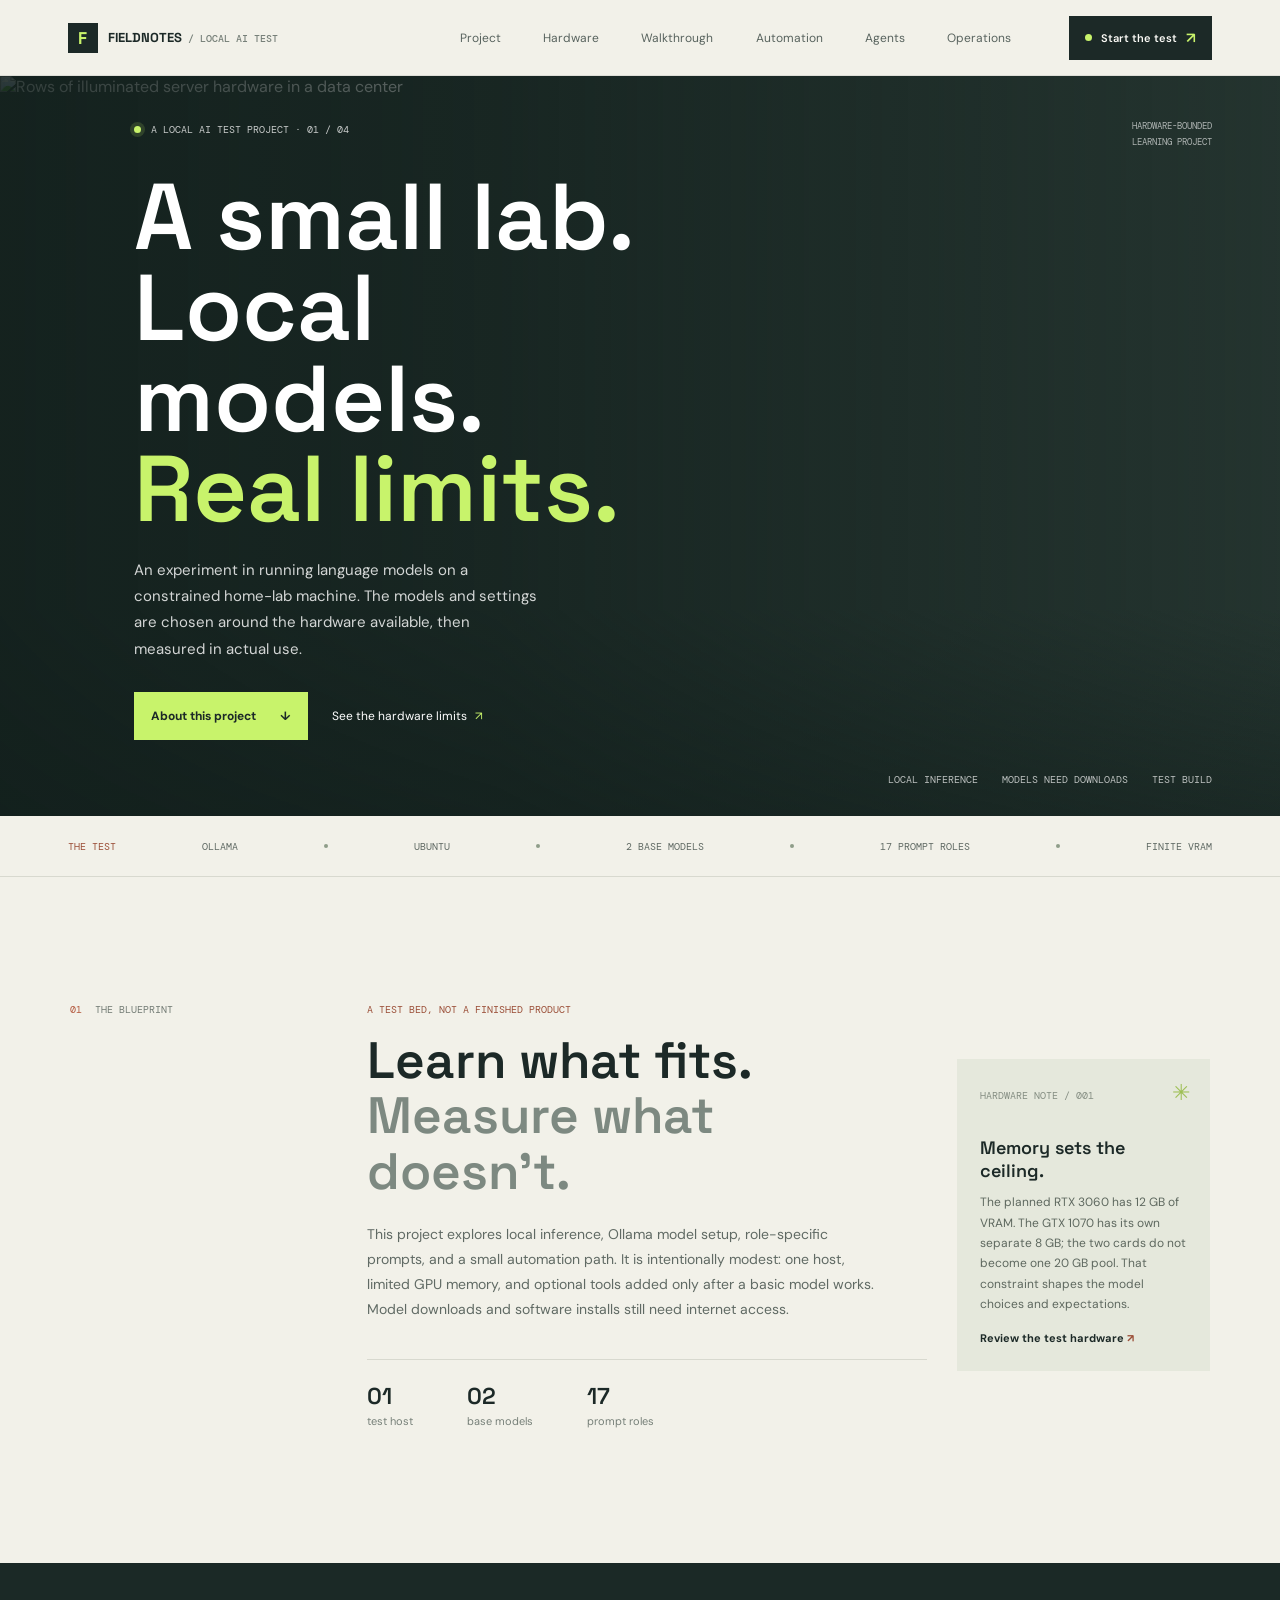
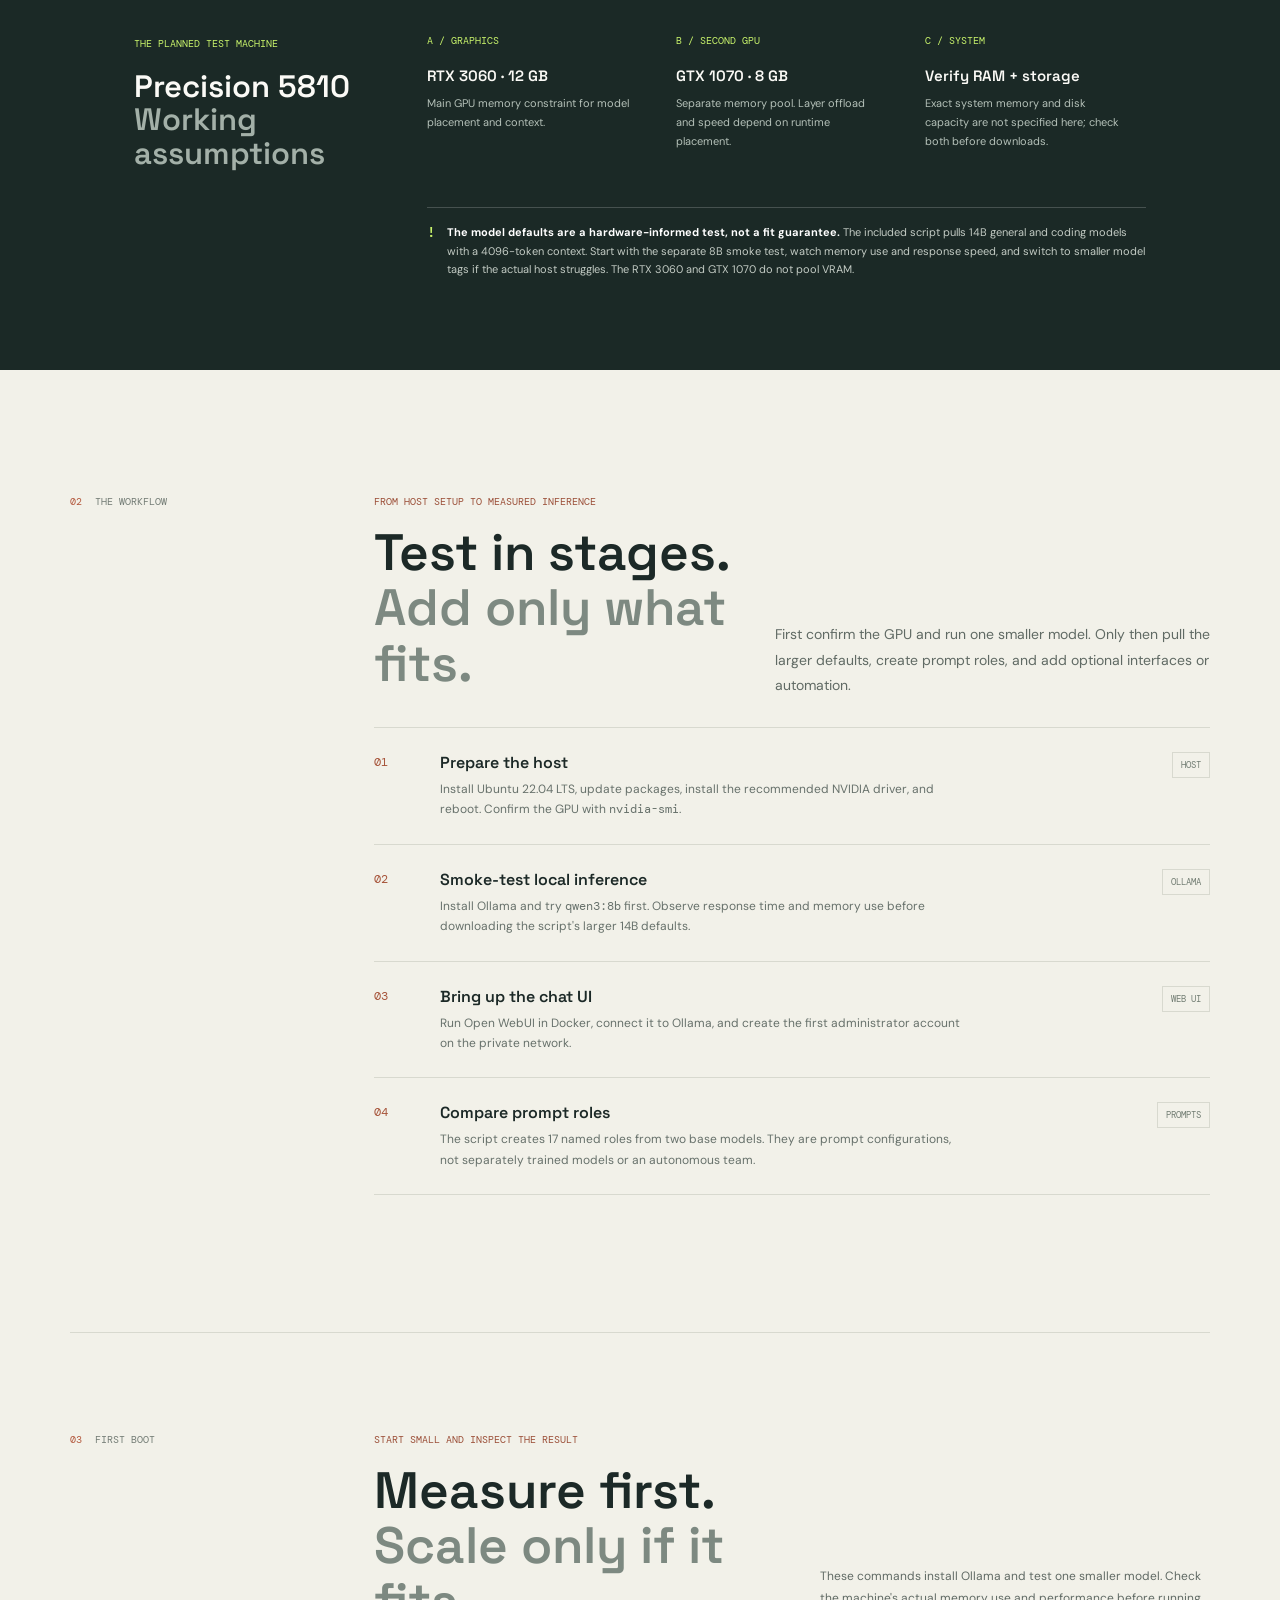
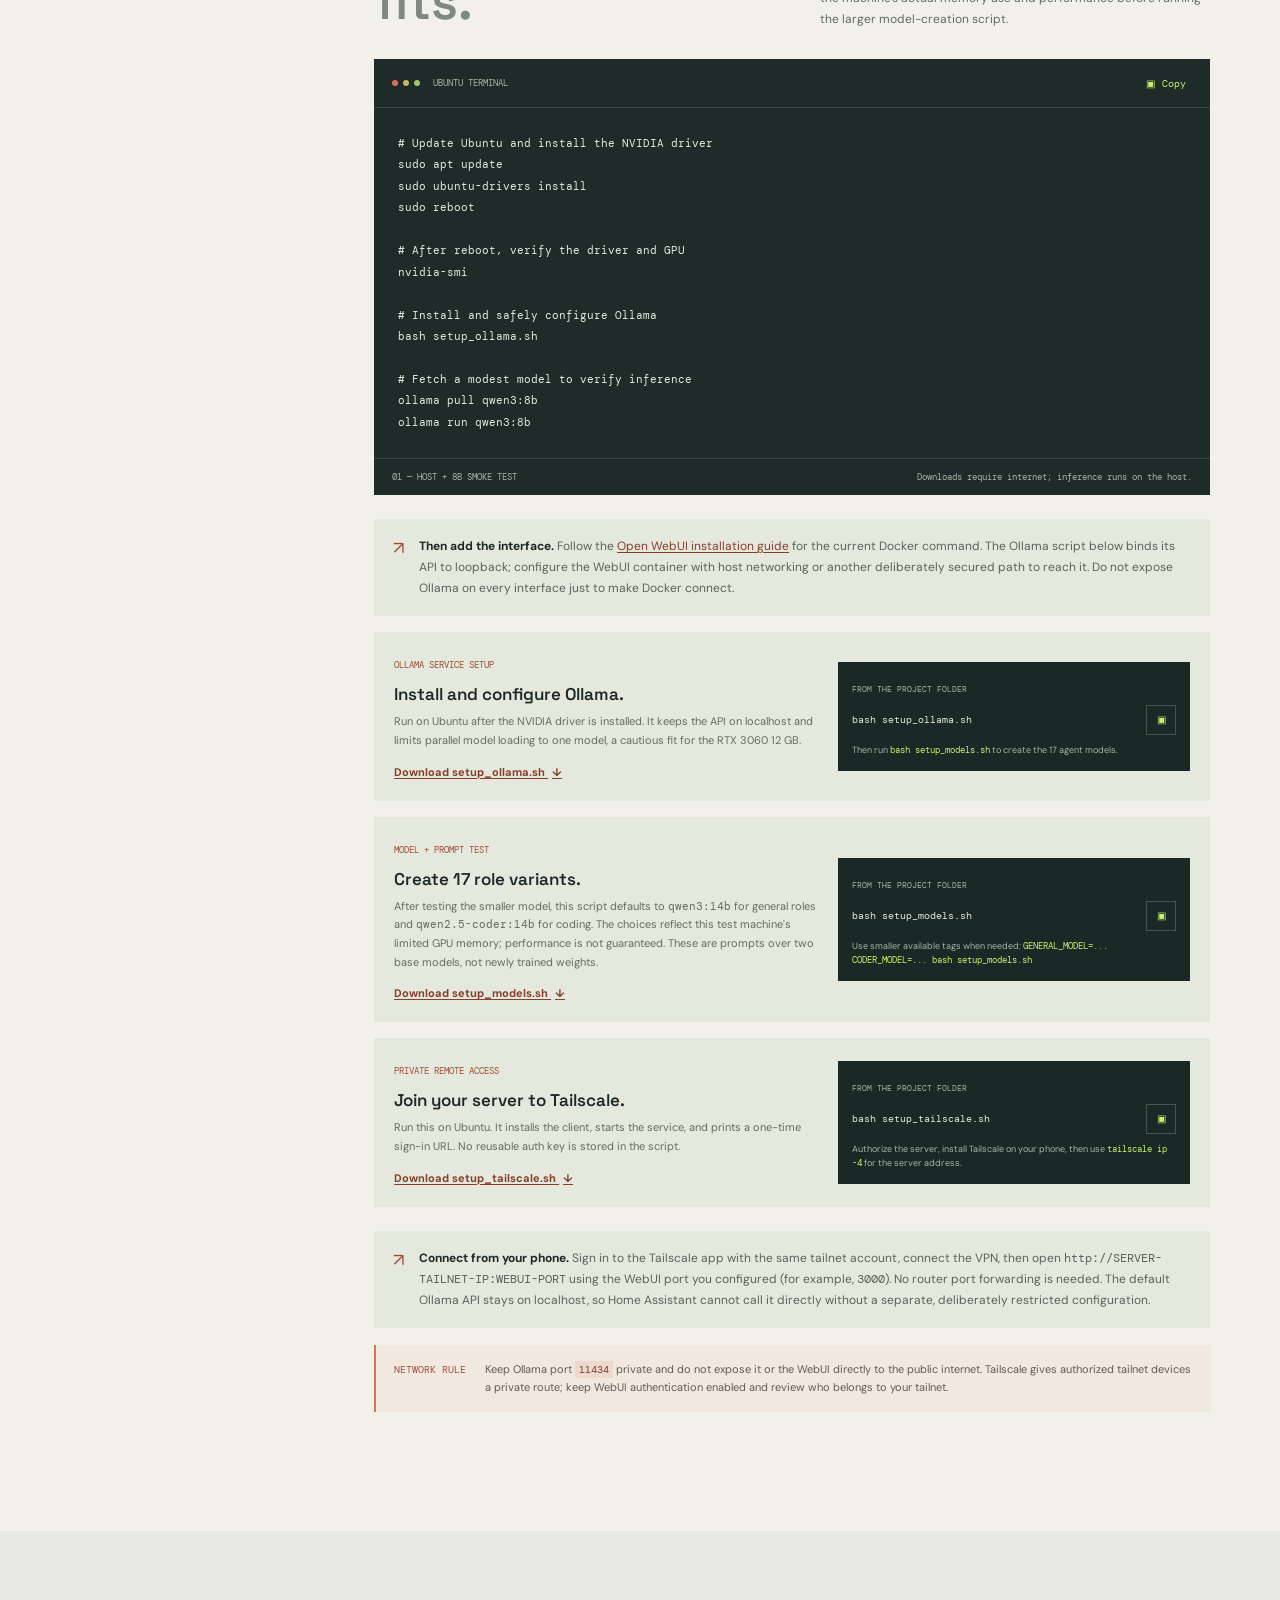
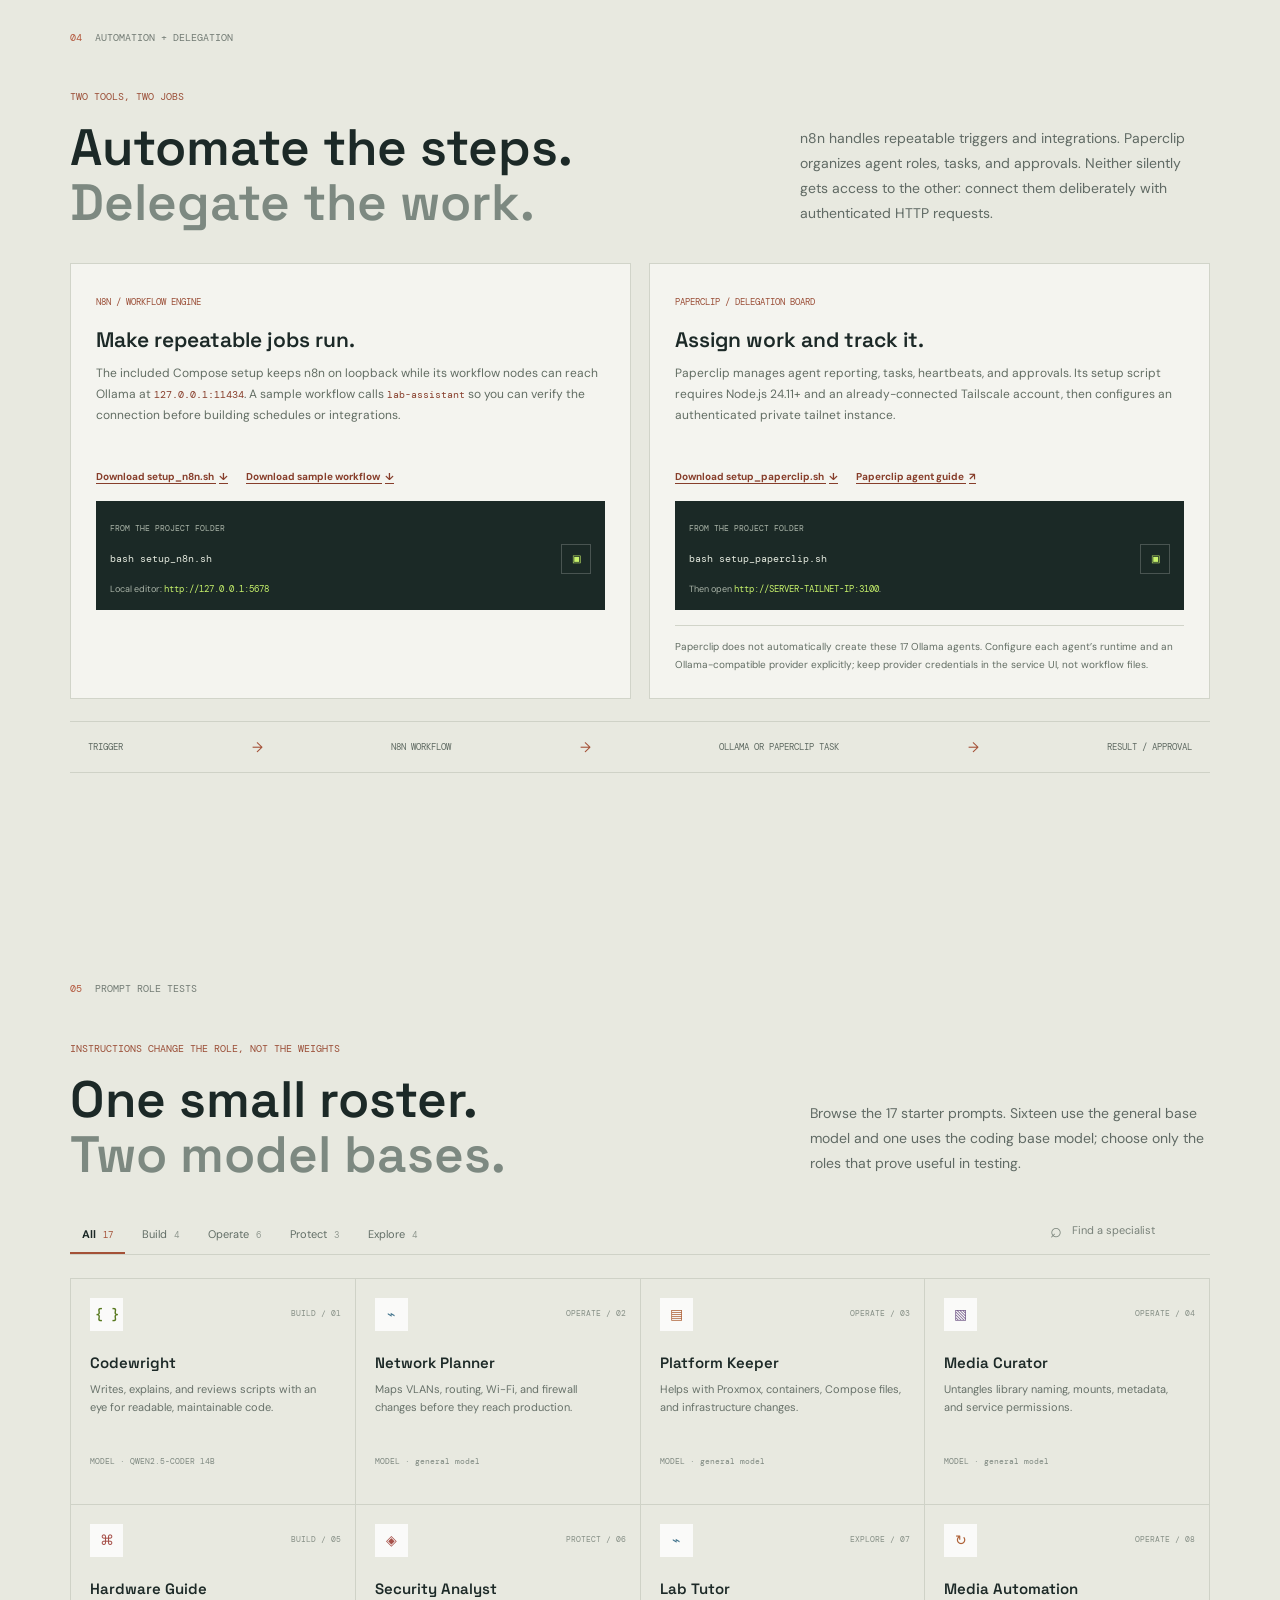
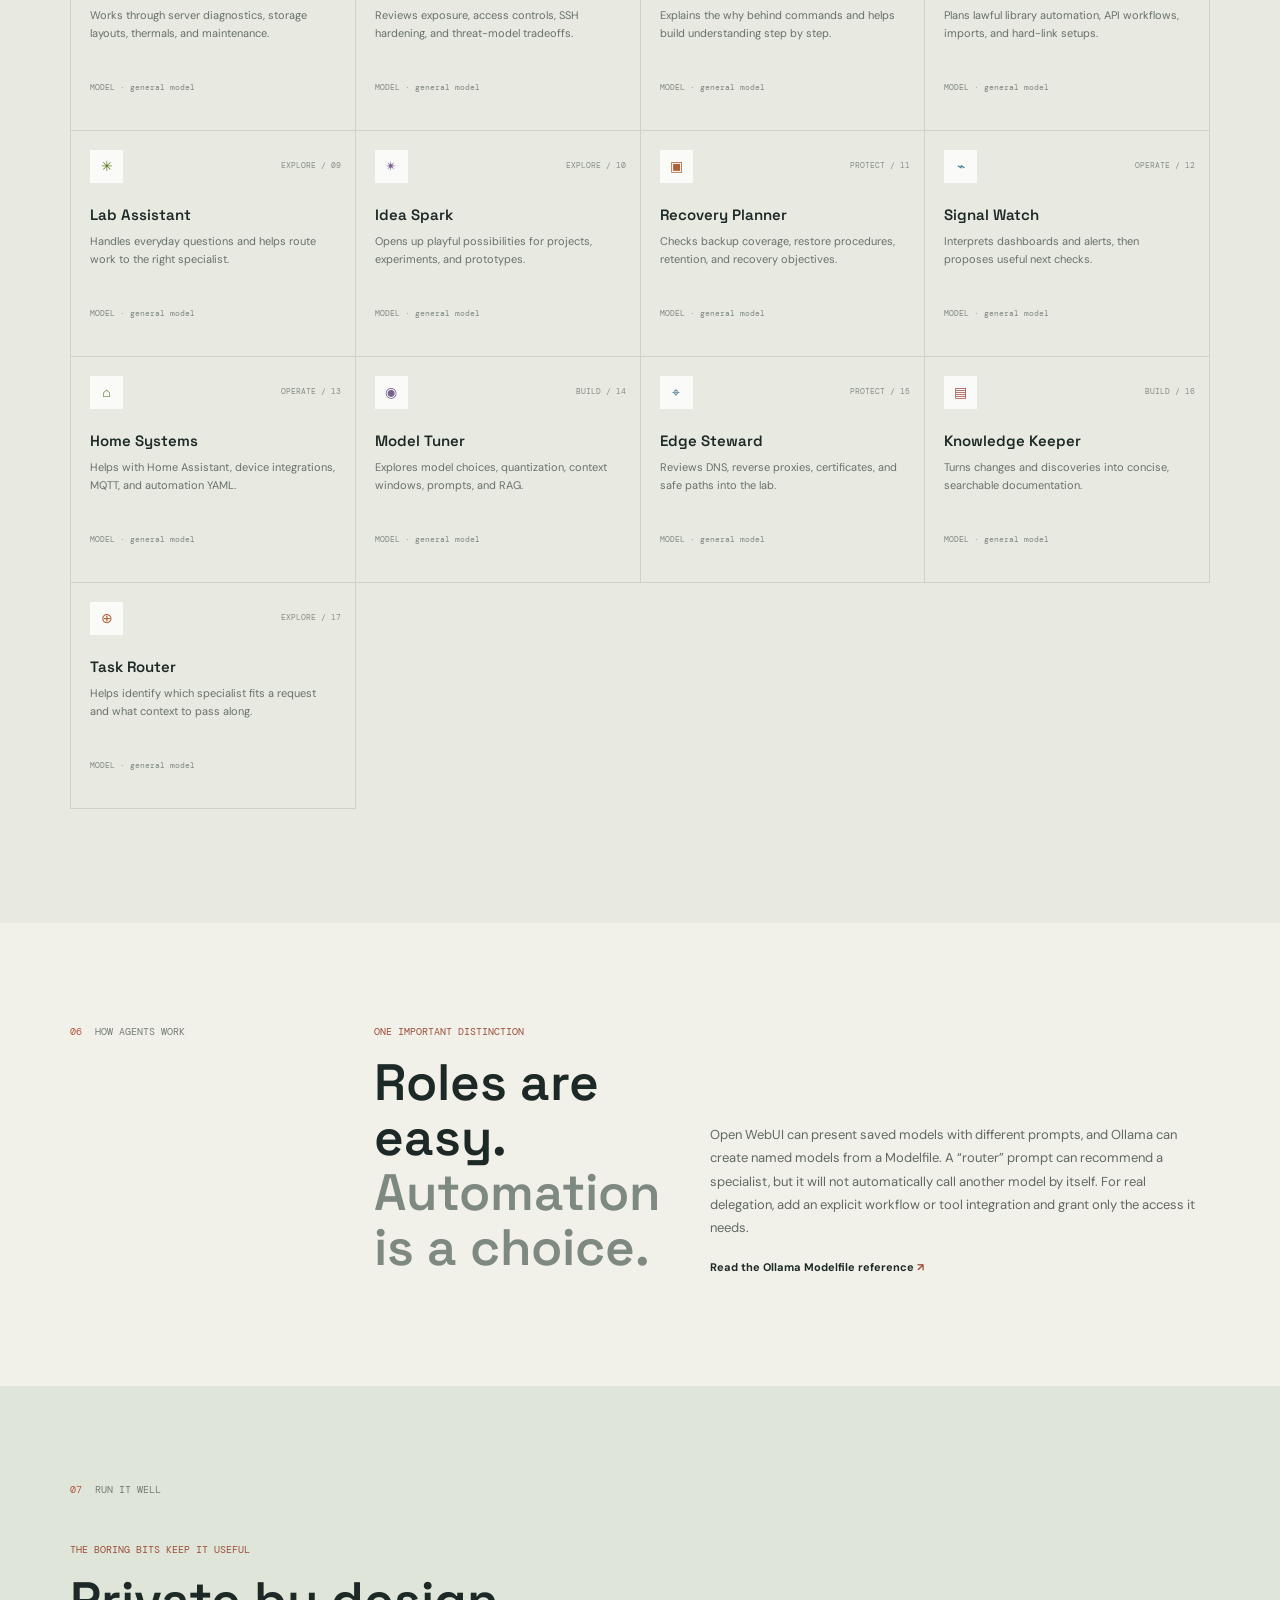
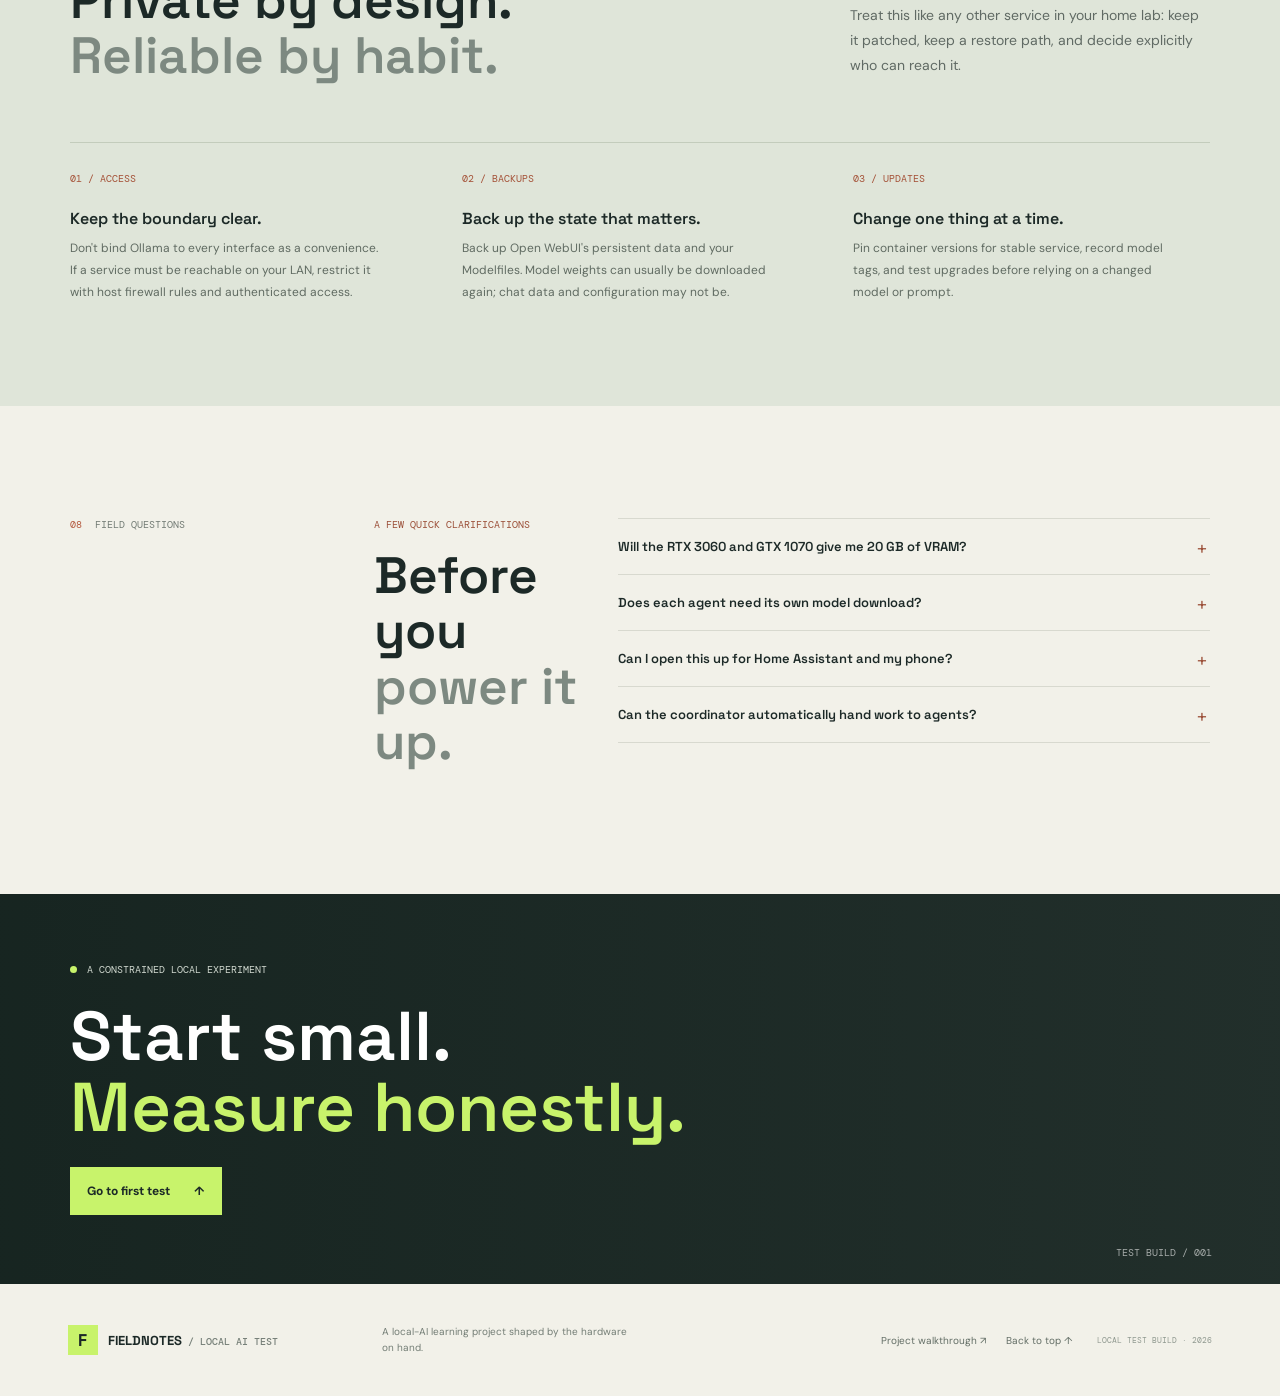
==== commit 01757aea: "updated" ====
--- a/index.html
+++ b/index.html
@@ -4,8 +4,8 @@
     <meta charset="utf-8">
     <meta name="viewport" content="width=device-width, initial-scale=1">
     <meta name="theme-color" content="#f2f1e9">
-    <meta name="description" content="Build a private, local AI command center with Ollama, Open WebUI, and a focused team of home-lab agents.">
-    <title>Fieldnotes | Local AI Command Center</title>
+    <meta name="description" content="A hardware-constrained local AI test project exploring Ollama, prompt-based roles, and home-lab automation.">
+    <title>Fieldnotes | Local AI Test Lab</title>
     <link rel="preconnect" href="https://fonts.googleapis.com">
     <link rel="preconnect" href="https://fonts.gstatic.com" crossorigin>
     <link href="https://fonts.googleapis.com/css2?family=DM+Mono:wght@400;500&family=DM+Sans:wght@400;500;600;700&family=Space+Grotesk:wght@500;600;700&display=swap" rel="stylesheet">
@@ -17,20 +17,21 @@
     <header class="site-header">
       <a class="wordmark" href="#top" aria-label="Fieldnotes home">
         <span class="brand-mark" aria-hidden="true">F</span>
-        <span>FIELDNOTES<span class="wordmark-sub"> / LOCAL AI</span></span>
+        <span>FIELDNOTES<span class="wordmark-sub"> / LOCAL AI TEST</span></span>
       </a>
       <nav class="main-nav" aria-label="Main navigation">
-        <a href="#blueprint">Blueprint</a>
-        <a href="#setup">Setup</a>
+        <a href="#blueprint">Project</a>
+        <a href="#hardware">Hardware</a>
+        <a href="#workflow">Walkthrough</a>
         <a href="#automation">Automation</a>
         <a href="#agents">Agents</a>
         <a href="#care">Operations</a>
       </nav>
-      <a class="header-action" href="#setup"><span class="status-dot"></span> Build your stack <span aria-hidden="true">↗</span></a>
+      <a class="header-action" href="#setup"><span class="status-dot"></span> Start the test <span aria-hidden="true">↗</span></a>
       <button class="menu-toggle" type="button" aria-label="Open navigation" aria-expanded="false" aria-controls="mobile-nav"><span></span><span></span></button>
     </header>
     <nav class="mobile-nav" id="mobile-nav" aria-label="Mobile navigation" hidden>
-      <a href="#blueprint">Blueprint</a><a href="#setup">Setup</a><a href="#automation">Automation</a><a href="#agents">Agents</a><a href="#care">Operations</a>
+      <a href="#blueprint">Project</a><a href="#hardware">Hardware</a><a href="#workflow">Walkthrough</a><a href="#setup">Setup</a><a href="#automation">Automation</a><a href="#agents">Roles</a><a href="#care">Limits</a>
     </nav>
 
     <main id="main">
@@ -38,58 +39,58 @@
         <img class="hero-image" src="https://images.unsplash.com/photo-1558494949-ef010cbdcc31?auto=format&fit=crop&w=2200&q=85" alt="Rows of illuminated server hardware in a data center" fetchpriority="high">
         <div class="hero-shade"></div>
         <div class="hero-content">
-          <p class="eyebrow hero-eyebrow"><span class="live-mark"></span> AN OPEN FIELD GUIDE · 01 / 04</p>
-          <h1 id="hero-title">Your lab.<br>Your models.<br><span>Your rules.</span></h1>
-          <p class="hero-intro">A practical blueprint for a private AI command center, running on hardware you own and shaped around the work you actually do.</p>
+          <p class="eyebrow hero-eyebrow"><span class="live-mark"></span> A LOCAL AI TEST PROJECT · 01 / 04</p>
+          <h1 id="hero-title">A small lab.<br>Local models.<br><span>Real limits.</span></h1>
+          <p class="hero-intro">An experiment in running language models on a constrained home-lab machine. The models and settings are chosen around the hardware available, then measured in actual use.</p>
           <div class="hero-actions">
-            <a class="button button-lime" href="#blueprint">Explore the blueprint <span aria-hidden="true">↓</span></a>
-            <a class="hero-text-link" href="#agents">Meet the agent roster <span aria-hidden="true">↗</span></a>
-          </div>
-        </div>
-        <div class="hero-stamp"><span>LOCAL FIRST</span><span>NO CLOUD REQUIRED</span><span>OPEN SOURCE TOOLS</span></div>
-        <div class="hero-index" aria-hidden="true">FIELD GUIDE<br>45° 31' 12.0" N</div>
+            <a class="button button-lime" href="#blueprint">About this project <span aria-hidden="true">↓</span></a>
+            <a class="hero-text-link" href="#hardware">See the hardware limits <span aria-hidden="true">↗</span></a>
+          </div>
+        </div>
+        <div class="hero-stamp"><span>LOCAL INFERENCE</span><span>MODELS NEED DOWNLOADS</span><span>TEST BUILD</span></div>
+        <div class="hero-index" aria-hidden="true">HARDWARE-BOUNDED<br>LEARNING PROJECT</div>
       </section>
 
       <section class="ticker" aria-label="Project stack">
-        <span>THE STACK</span><span>OLLAMA</span><i></i><span>OPEN WEBUI</span><i></i><span>UBUNTU</span><i></i><span>YOUR HARDWARE</span><i></i><span>YOUR DATA</span>
+        <span>THE TEST</span><span>OLLAMA</span><i></i><span>UBUNTU</span><i></i><span>2 BASE MODELS</span><i></i><span>17 PROMPT ROLES</span><i></i><span>FINITE VRAM</span>
       </section>
 
       <section class="intro section-wrap" id="blueprint">
         <div class="section-label"><span>01</span><span>THE BLUEPRINT</span></div>
         <div class="intro-copy">
-          <p class="kicker">A capable lab starts with a small, dependable core.</p>
-          <h2>One machine.<br><span>A room full of expertise.</span></h2>
-          <p class="body-copy">Run language models on your own server, give each one a clear job, and reach them through a browser-based chat interface. Keep the setup understandable: models do the reasoning, agent prompts set the role, and you decide what leaves your network.</p>
+          <p class="kicker">A test bed, not a finished product</p>
+          <h2>Learn what fits.<br><span>Measure what doesn't.</span></h2>
+          <p class="body-copy">This project explores local inference, Ollama model setup, role-specific prompts, and a small automation path. It is intentionally modest: one host, limited GPU memory, and optional tools added only after a basic model works. Model downloads and software installs still need internet access.</p>
           <div class="stat-row">
-            <div><strong>01</strong><span>AI runtime</span></div><div><strong>02</strong><span>Chat interface</span></div><div><strong>17</strong><span>Focused roles</span></div>
+            <div><strong>01</strong><span>test host</span></div><div><strong>02</strong><span>base models</span></div><div><strong>17</strong><span>prompt roles</span></div>
           </div>
         </div>
         <aside class="note-card">
-          <span class="note-index">FIELD NOTE / 001</span>
+          <span class="note-index">HARDWARE NOTE / 001</span>
           <span class="note-symbol" aria-hidden="true">✳</span>
-          <h3>Prompts aren't training.</h3>
-          <p>An agent is a model paired with instructions and settings. Creating one does not retrain its weights; it gives a capable base model a consistent point of view.</p>
-          <a href="#agents">See how the roster is organized <span aria-hidden="true">↗</span></a>
+          <h3>Memory sets the ceiling.</h3>
+          <p>The planned RTX 3060 has 12 GB of VRAM. The GTX 1070 has its own separate 8 GB; the two cards do not become one 20 GB pool. That constraint shapes the model choices and expectations.</p>
+          <a href="#hardware">Review the test hardware <span aria-hidden="true">↗</span></a>
         </aside>
       </section>
 
-      <section class="spec-band" aria-label="Recommended server configuration">
-        <div class="spec-intro"><span class="eyebrow">A SOLID STARTING POINT</span><h2>Precision 5810<br><span>Build notes</span></h2></div>
-        <div class="spec-item"><span class="spec-number">A / GPU</span><strong>RTX 3060 · 12 GB</strong><p>Good first card for local inference. Leave VRAM headroom for the model's context.</p></div>
-        <div class="spec-item"><span class="spec-number">B / MEMORY</span><strong>System RAM matters</strong><p>Use matched, supported memory and check the workstation's CPU and DIMM configuration.</p></div>
-        <div class="spec-item"><span class="spec-number">C / STORAGE</span><strong>SSD for models</strong><p>Separate OS and model storage if convenient; leave space for multi-gigabyte downloads.</p></div>
-        <div class="spec-warning"><span aria-hidden="true">!</span><p><strong>Two GPUs do not combine their VRAM.</strong> Ollama may distribute layers across supported GPUs, but one model still needs a compatible fit. The starter agent script uses 14B quantized models with a 4K context as a cautious 3060 12 GB starting point. Monitor actual allocation; the GTX 1070 may help split layers, but it is not guaranteed to improve speed.</p></div>
-      </section>
-
-      <section class="workflow section-wrap" aria-labelledby="workflow-title">
+      <section class="spec-band" id="hardware" aria-label="Planned local AI test hardware">
+        <div class="spec-intro"><span class="eyebrow">THE PLANNED TEST MACHINE</span><h2>Precision 5810<br><span>Working assumptions</span></h2></div>
+        <div class="spec-item"><span class="spec-number">A / GRAPHICS</span><strong>RTX 3060 · 12 GB</strong><p>Main GPU memory constraint for model placement and context.</p></div>
+        <div class="spec-item"><span class="spec-number">B / SECOND GPU</span><strong>GTX 1070 · 8 GB</strong><p>Separate memory pool. Layer offload and speed depend on runtime placement.</p></div>
+        <div class="spec-item"><span class="spec-number">C / SYSTEM</span><strong>Verify RAM + storage</strong><p>Exact system memory and disk capacity are not specified here; check both before downloads.</p></div>
+        <div class="spec-warning"><span aria-hidden="true">!</span><p><strong>The model defaults are a hardware-informed test, not a fit guarantee.</strong> The included script pulls 14B general and coding models with a 4096-token context. Start with the separate 8B smoke test, watch memory use and response speed, and switch to smaller model tags if the actual host struggles. The RTX 3060 and GTX 1070 do not pool VRAM.</p></div>
+      </section>
+
+      <section class="workflow section-wrap" id="workflow" aria-labelledby="workflow-title">
         <div class="section-label"><span>02</span><span>THE WORKFLOW</span></div>
         <div class="workflow-main">
-          <div class="section-heading-row"><div><p class="kicker">From bare metal to first answer</p><h2 id="workflow-title">Four moves.<br><span>Then you're off.</span></h2></div><p class="body-copy">A steady install beats a clever one. Bring up the machine first, then add the models and roles you need.</p></div>
+          <div class="section-heading-row"><div><p class="kicker">From host setup to measured inference</p><h2 id="workflow-title">Test in stages.<br><span>Add only what fits.</span></h2></div><p class="body-copy">First confirm the GPU and run one smaller model. Only then pull the larger defaults, create prompt roles, and add optional interfaces or automation.</p></div>
           <div class="steps">
             <article class="step"><span class="step-no">01</span><div><h3>Prepare the host</h3><p>Install Ubuntu 22.04 LTS, update packages, install the recommended NVIDIA driver, and reboot. Confirm the GPU with <code>nvidia-smi</code>.</p></div><span class="step-tag">HOST</span></article>
-            <article class="step"><span class="step-no">02</span><div><h3>Start the model engine</h3><p>Install Ollama and pull one model that fits your available VRAM. Start with a smaller quantized model before filling the disks.</p></div><span class="step-tag">OLLAMA</span></article>
+            <article class="step"><span class="step-no">02</span><div><h3>Smoke-test local inference</h3><p>Install Ollama and try <code>qwen3:8b</code> first. Observe response time and memory use before downloading the script's larger 14B defaults.</p></div><span class="step-tag">OLLAMA</span></article>
             <article class="step"><span class="step-no">03</span><div><h3>Bring up the chat UI</h3><p>Run Open WebUI in Docker, connect it to Ollama, and create the first administrator account on the private network.</p></div><span class="step-tag">WEB UI</span></article>
-            <article class="step"><span class="step-no">04</span><div><h3>Make a specialist</h3><p>Start with a Modelfile and a clear system prompt. Test the new role on a few real tasks before adding more agents.</p></div><span class="step-tag">AGENTS</span></article>
+            <article class="step"><span class="step-no">04</span><div><h3>Compare prompt roles</h3><p>The script creates 17 named roles from two base models. They are prompt configurations, not separately trained models or an autonomous team.</p></div><span class="step-tag">PROMPTS</span></article>
           </div>
         </div>
       </section>
@@ -97,7 +98,7 @@
       <section class="setup section-wrap" id="setup" aria-labelledby="setup-title">
         <div class="section-label"><span>03</span><span>FIRST BOOT</span></div>
         <div class="setup-main">
-          <div class="section-heading-row setup-heading"><div><p class="kicker">A minimal, inspectable start</p><h2 id="setup-title">One model.<br><span>One working chat.</span></h2></div><p class="body-copy">These are starter commands, not a blind-install script. Read them, verify each service, and keep Ollama private until you intentionally configure network access.</p></div>
+          <div class="section-heading-row setup-heading"><div><p class="kicker">Start small and inspect the result</p><h2 id="setup-title">Measure first.<br><span>Scale only if it fits.</span></h2></div><p class="body-copy">These commands install Ollama and test one smaller model. Check the machine's actual memory use and performance before running the larger model-creation script.</p></div>
           <div class="code-panel">
             <div class="code-top"><div><span class="terminal-dot"></span><span class="terminal-dot"></span><span class="terminal-dot"></span><span class="code-label">UBUNTU TERMINAL</span></div><button class="copy-button" type="button" data-copy="host-commands"><span aria-hidden="true">▣</span> Copy</button></div>
             <pre><code id="host-commands"># Update Ubuntu and install the NVIDIA driver
@@ -114,7 +115,7 @@
 # Fetch a modest model to verify inference
 ollama pull qwen3:8b
 ollama run qwen3:8b</code></pre>
-            <p class="code-foot"><span>01 — HOST + MODEL</span><span>Review the Ollama installer before running it.</span></p>
+            <p class="code-foot"><span>01 — HOST + 8B SMOKE TEST</span><span>Downloads require internet; inference runs on the host.</span></p>
           </div>
           <div class="setup-note"><span class="setup-note-icon" aria-hidden="true">↗</span><p><strong>Then add the interface.</strong> Follow the <a href="https://docs.openwebui.com/" target="_blank" rel="noreferrer">Open WebUI installation guide</a> for the current Docker command. The Ollama script below binds its API to loopback; configure the WebUI container with host networking or another deliberately secured path to reach it. Do not expose Ollama on every interface just to make Docker connect.</p></div>
           <div class="agent-script">
@@ -122,8 +123,8 @@
             <div class="agent-script-command"><span>FROM THE PROJECT FOLDER</span><div><code id="ollama-command">bash setup_ollama.sh</code><button class="copy-button" type="button" data-copy="ollama-command" aria-label="Copy Ollama setup command">▣</button></div><small>Then run <code>bash setup_models.sh</code> to create the 17 agent models.</small></div>
           </div>
           <div class="agent-script">
-            <div class="agent-script-copy"><span class="agent-script-label">AGENT CREATION SCRIPT</span><h3>Build all 17 specialists.</h3><p>Run this on the Ubuntu host after Ollama is installed and running. It uses <code>qwen3:14b</code> for 16 general roles and <code>qwen2.5-coder:14b</code> for coding. These are prompt-based models, not newly trained weights.</p><a href="setup_models.sh" download>Download setup_models.sh <span aria-hidden="true">↓</span></a></div>
-            <div class="agent-script-command"><span>FROM THE PROJECT FOLDER</span><div><code id="agent-command">bash setup_models.sh</code><button class="copy-button" type="button" data-copy="agent-command" aria-label="Copy agent script command">▣</button></div><small>Override models with <code>GENERAL_MODEL=... CODER_MODEL=... bash setup_models.sh</code></small></div>
+            <div class="agent-script-copy"><span class="agent-script-label">MODEL + PROMPT TEST</span><h3>Create 17 role variants.</h3><p>After testing the smaller model, this script defaults to <code>qwen3:14b</code> for general roles and <code>qwen2.5-coder:14b</code> for coding. The choices reflect this test machine's limited GPU memory; performance is not guaranteed. These are prompts over two base models, not newly trained weights.</p><a href="setup_models.sh" download>Download setup_models.sh <span aria-hidden="true">↓</span></a></div>
+            <div class="agent-script-command"><span>FROM THE PROJECT FOLDER</span><div><code id="agent-command">bash setup_models.sh</code><button class="copy-button" type="button" data-copy="agent-command" aria-label="Copy agent script command">▣</button></div><small>Use smaller available tags when needed: <code>GENERAL_MODEL=... CODER_MODEL=... bash setup_models.sh</code></small></div>
           </div>
           <div class="agent-script">
             <div class="agent-script-copy"><span class="agent-script-label">PRIVATE REMOTE ACCESS</span><h3>Join your server to Tailscale.</h3><p>Run this on Ubuntu. It installs the client, starts the service, and prints a one-time sign-in URL. No reusable auth key is stored in the script.</p><a href="setup_tailscale.sh" download>Download setup_tailscale.sh <span aria-hidden="true">↓</span></a></div>
@@ -160,7 +161,7 @@
       </section>
 
       <section class="agents-section" id="agents" aria-labelledby="agents-title">
-        <div class="agents-heading section-wrap"><div class="section-label"><span>05</span><span>THE ROSTER</span></div><div class="agents-title-row"><div><p class="kicker">A clear role, not a crowded prompt</p><h2 id="agents-title">Specialists for<br><span>the whole lab.</span></h2></div><p class="body-copy">Browse the starter roster. Each role can be built from a base model with its own instructions; choose only the ones that earn their place.</p></div>
+          <div class="agents-heading section-wrap"><div class="section-label"><span>05</span><span>PROMPT ROLE TESTS</span></div><div class="agents-title-row"><div><p class="kicker">Instructions change the role, not the weights</p><h2 id="agents-title">One small roster.<br><span>Two model bases.</span></h2></div><p class="body-copy">Browse the 17 starter prompts. Sixteen use the general base model and one uses the coding base model; choose only the roles that prove useful in testing.</p></div>
           <div class="agent-controls"><div class="filter-list" role="group" aria-label="Filter agents by specialty"><button class="filter-button active" type="button" data-filter="all" aria-pressed="true">All <span>17</span></button><button class="filter-button" type="button" data-filter="build" aria-pressed="false">Build <span>4</span></button><button class="filter-button" type="button" data-filter="operate" aria-pressed="false">Operate <span>6</span></button><button class="filter-button" type="button" data-filter="protect" aria-pressed="false">Protect <span>3</span></button><button class="filter-button" type="button" data-filter="explore" aria-pressed="false">Explore <span>4</span></button></div><label class="agent-search"><span class="search-icon" aria-hidden="true">⌕</span><span class="visually-hidden">Search agents</span><input id="agent-search" type="search" placeholder="Find a specialist" autocomplete="off"></label></div>
         </div>
         <div class="agent-grid section-wrap" id="agent-grid" aria-live="polite">
@@ -193,10 +194,10 @@
 
       <section class="faq section-wrap" aria-labelledby="faq-title"><div class="section-label"><span>08</span><span>FIELD QUESTIONS</span></div><div class="faq-main"><div><p class="kicker">A few quick clarifications</p><h2 id="faq-title">Before you<br><span>power it up.</span></h2></div><div class="faq-list"><details><summary>Will the RTX 3060 and GTX 1070 give me 20 GB of VRAM?</summary><p>No. Their memory pools stay separate. Ollama may spread a model across devices in some configurations, but this is not a single, fungible 20 GB pool. Plan around the model's actual allocation and leave room for context.</p></details><details><summary>Does each agent need its own model download?</summary><p>Not necessarily. Ollama-created models can share the same underlying layers when they use one base model. Keep a separate coding model only when its capabilities justify its extra disk and memory use.</p></details><details><summary>Can I open this up for Home Assistant and my phone?</summary><p>Prefer a private VPN such as Tailscale for remote access. For a local integration, use the server's LAN address only after checking authentication and firewall behavior. Never publish the Ollama API directly to the internet.</p></details><details><summary>Can the coordinator automatically hand work to agents?</summary><p>Not from a system prompt alone. You need an orchestration layer or tool workflow that explicitly invokes specialist models and passes their results back.</p></details></div></div></section>
 
-      <section class="closing"><div class="closing-image" role="img" aria-label="Lit server racks in a data center"></div><div class="closing-copy"><p class="eyebrow"><span class="live-mark"></span> YOUR LAB IS READY WHEN YOU ARE</p><h2>Start small.<br><span>Make it yours.</span></h2><a class="button button-lime" href="#setup">Go to first boot <span aria-hidden="true">↑</span></a></div><div class="closing-number">FN—001</div></section>
+      <section class="closing"><div class="closing-image" role="img" aria-label="Lit server racks in a data center"></div><div class="closing-copy"><p class="eyebrow"><span class="live-mark"></span> A CONSTRAINED LOCAL EXPERIMENT</p><h2>Start small.<br><span>Measure honestly.</span></h2><a class="button button-lime" href="#setup">Go to first test <span aria-hidden="true">↑</span></a></div><div class="closing-number">TEST BUILD / 001</div></section>
     </main>
 
-    <footer class="site-footer"><a class="wordmark footer-wordmark" href="#top"><span class="brand-mark" aria-hidden="true">F</span><span>FIELDNOTES<span class="wordmark-sub"> / LOCAL AI</span></span></a><p>Built for curious people who like knowing where their data lives.</p><div class="footer-links"><a href="https://github.com/" target="_blank" rel="noreferrer">GitHub <span aria-hidden="true">↗</span></a><a href="#top">Back to top ↑</a></div><span class="footer-meta">OPEN FIELD GUIDE · 2026</span></footer>
+    <footer class="site-footer"><a class="wordmark footer-wordmark" href="#top"><span class="brand-mark" aria-hidden="true">F</span><span>FIELDNOTES<span class="wordmark-sub"> / LOCAL AI TEST</span></span></a><p>A local-AI learning project shaped by the hardware on hand.</p><div class="footer-links"><a href="README.md">Project walkthrough <span aria-hidden="true">↗</span></a><a href="#top">Back to top ↑</a></div><span class="footer-meta">LOCAL TEST BUILD · 2026</span></footer>
     <div class="toast" id="toast" role="status" aria-live="polite"></div>
   </body>
 </html>
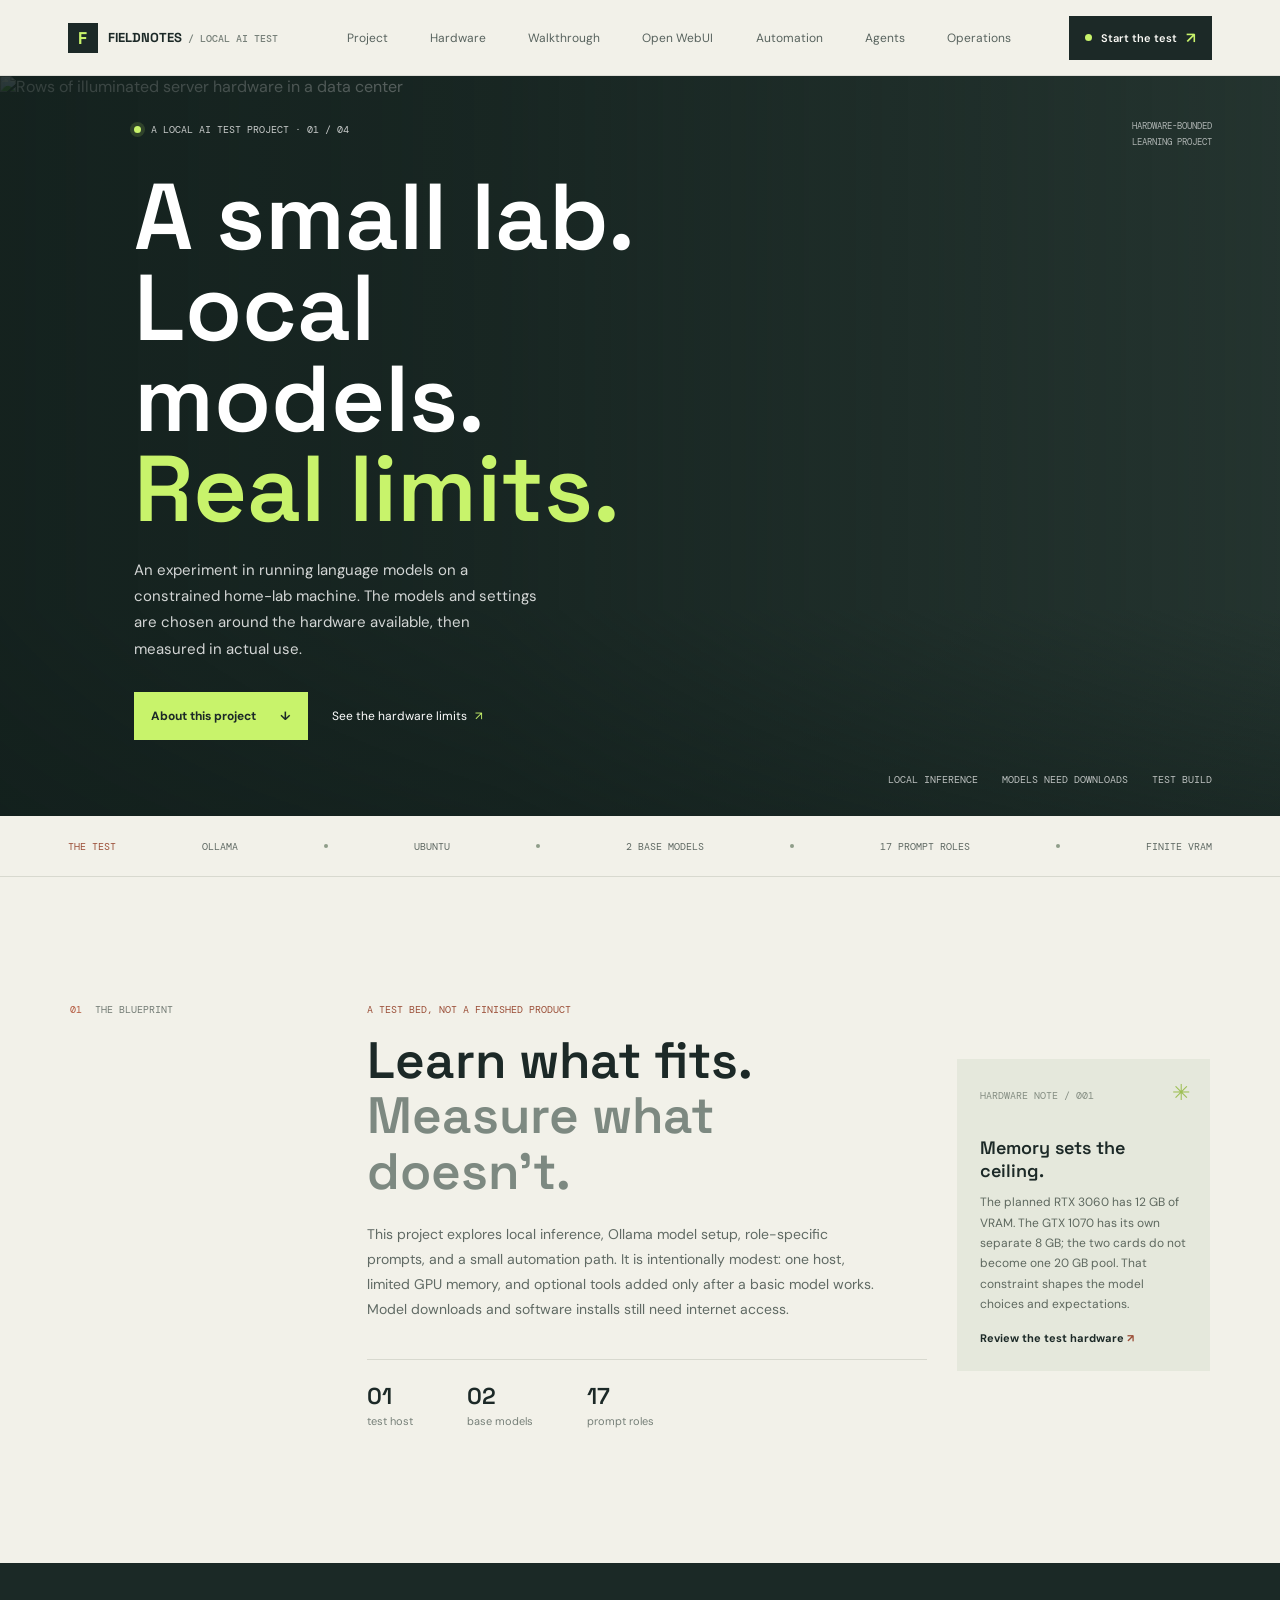
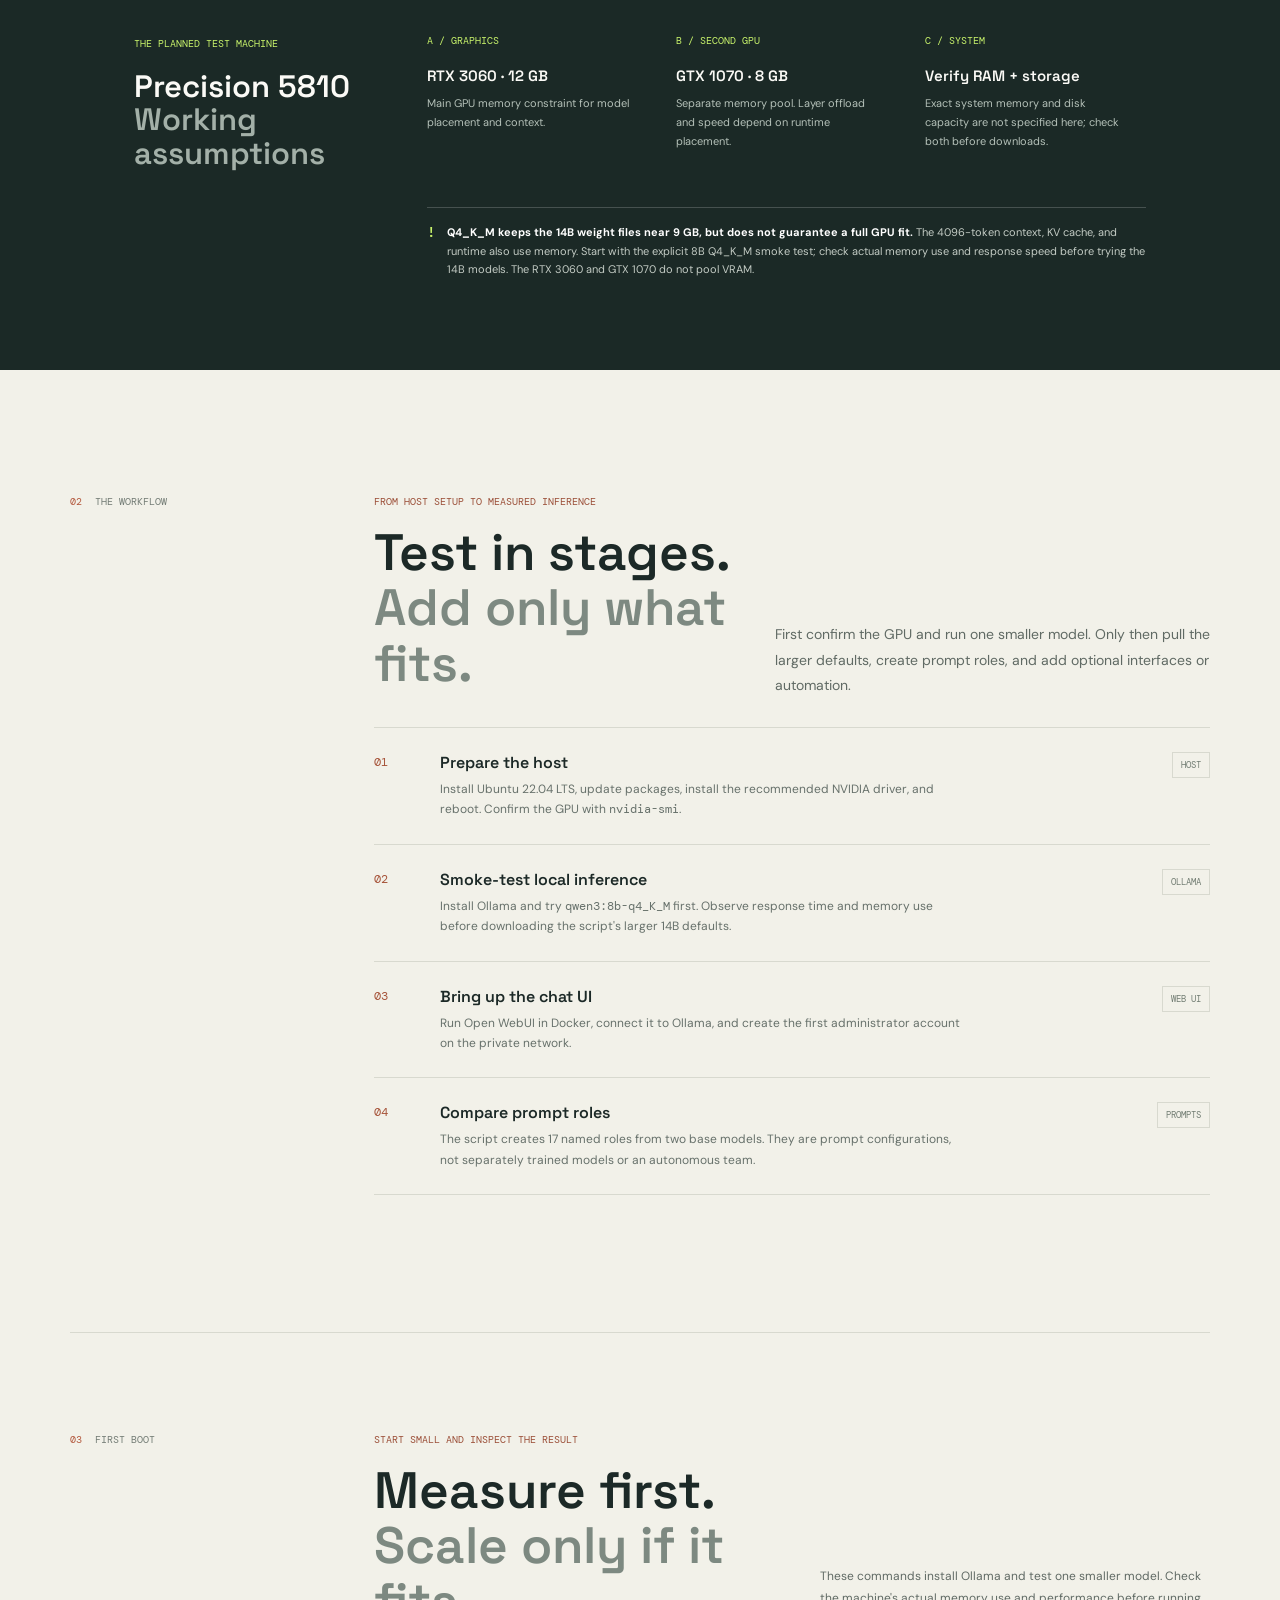
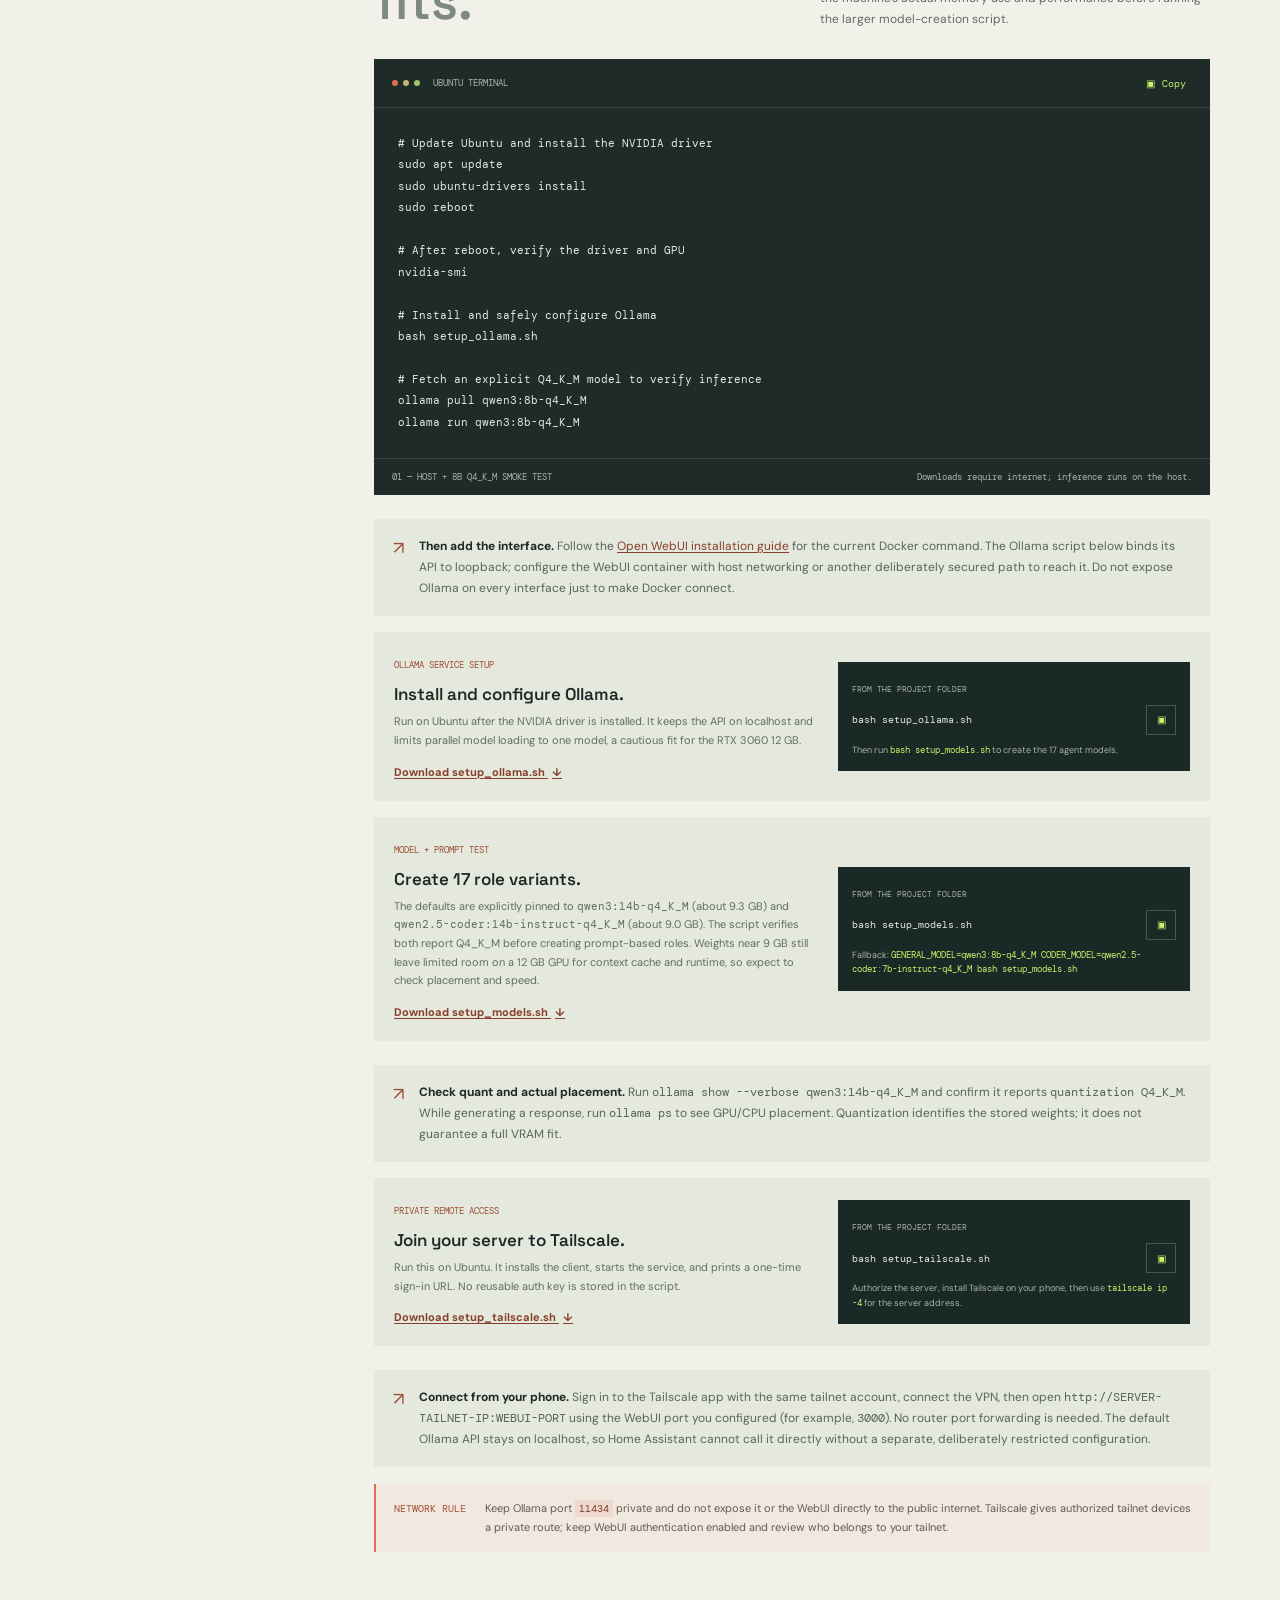
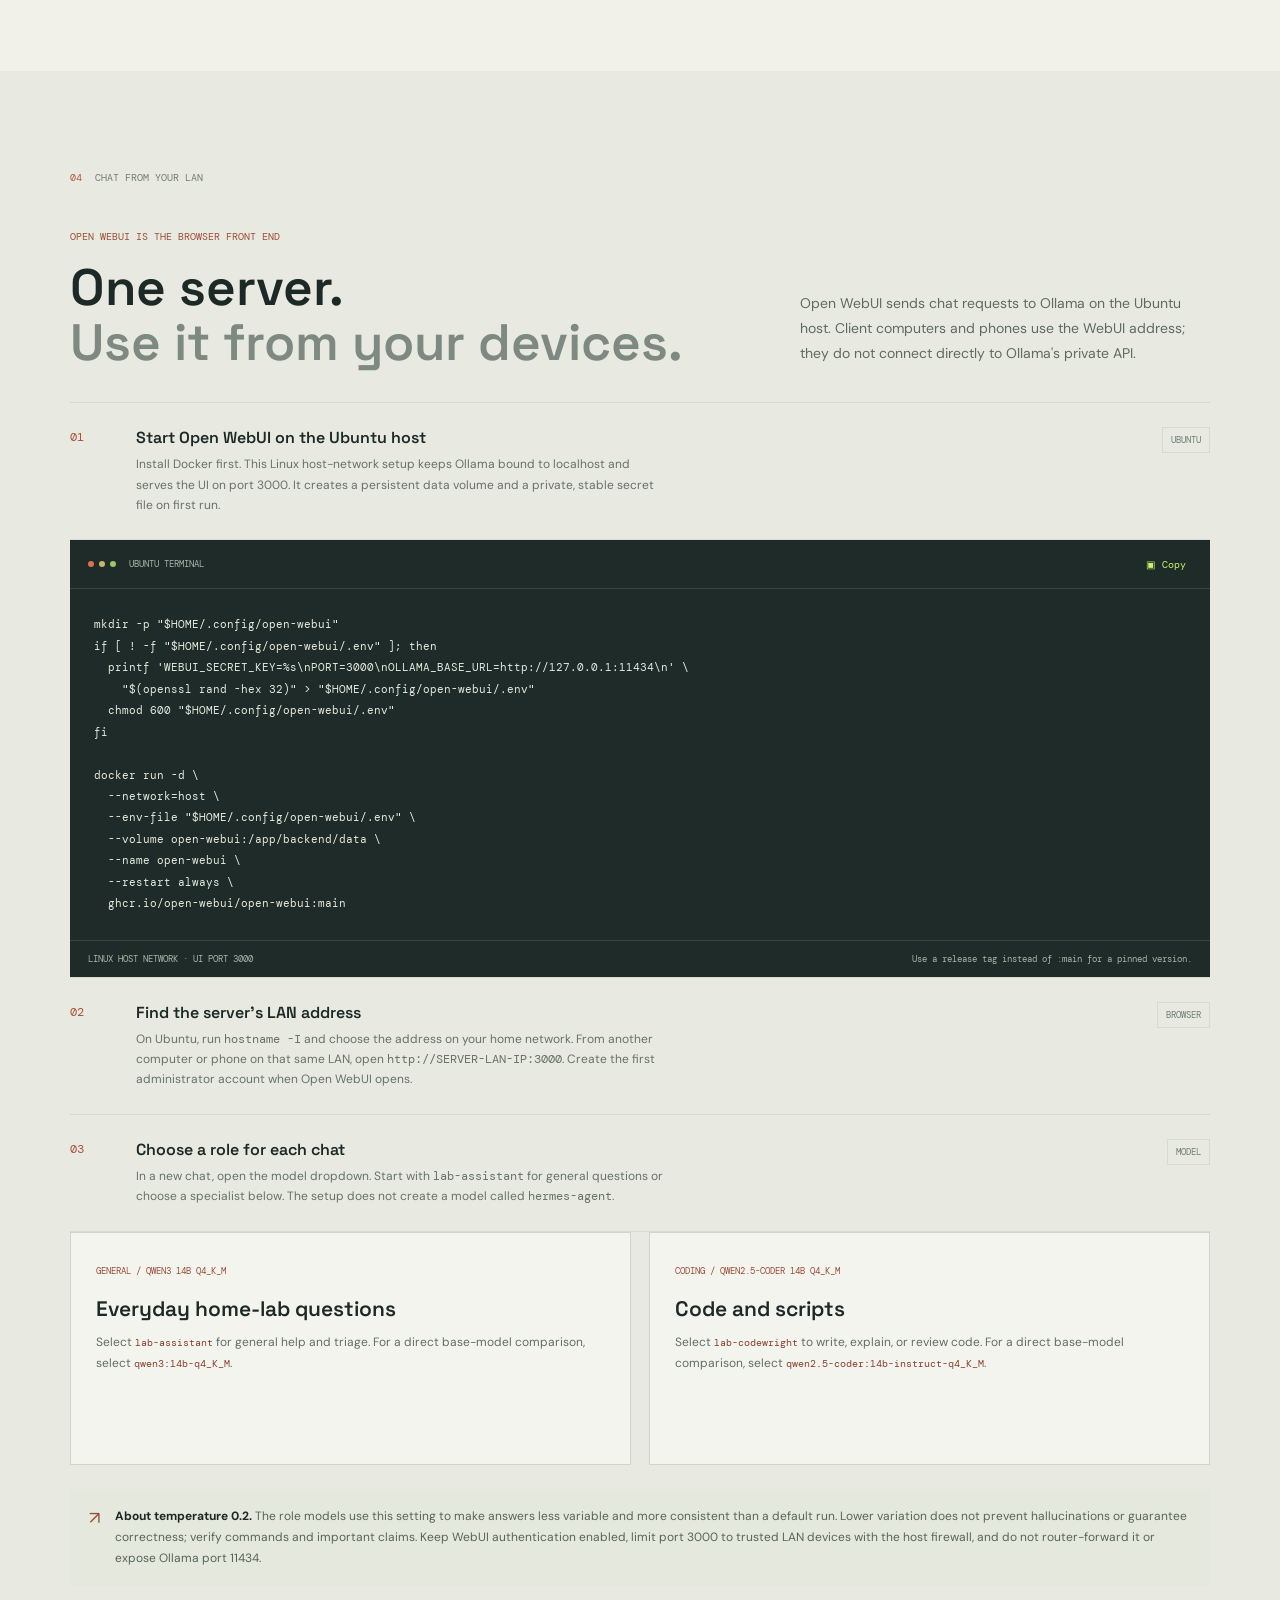
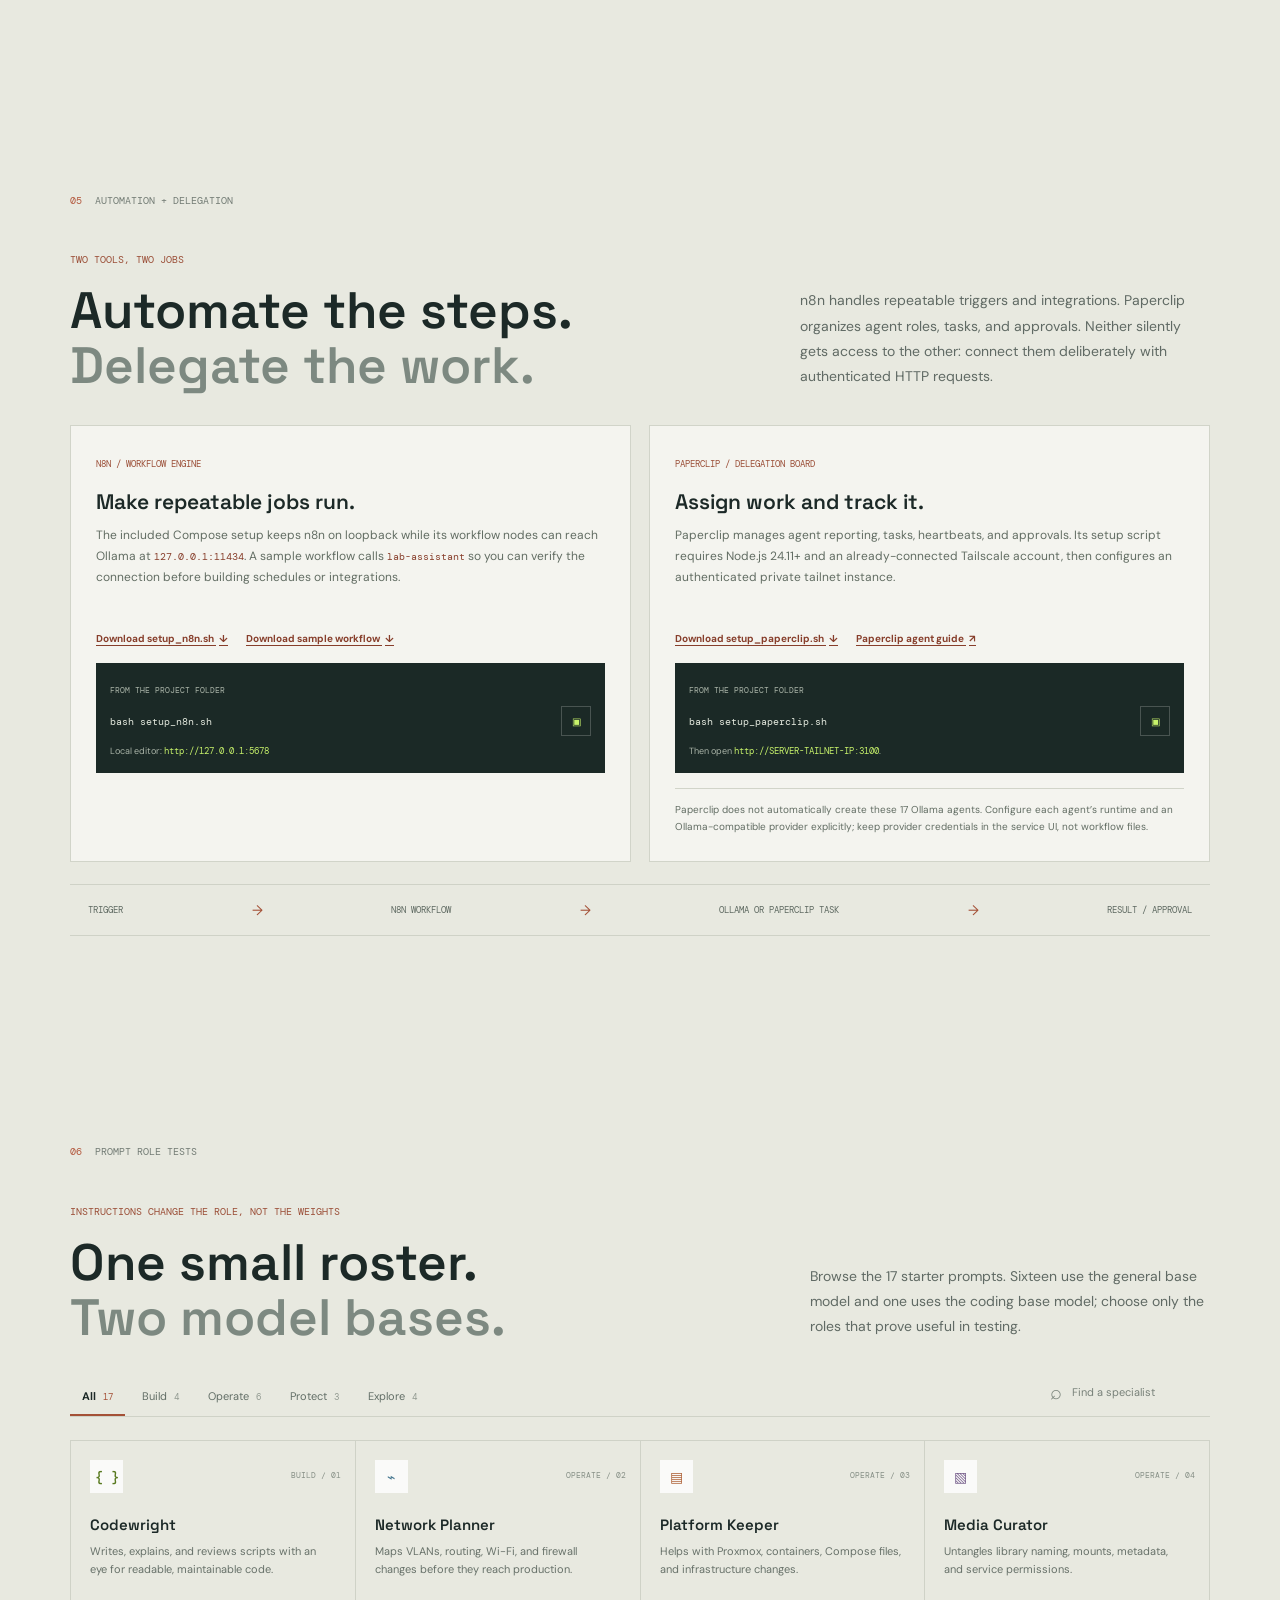
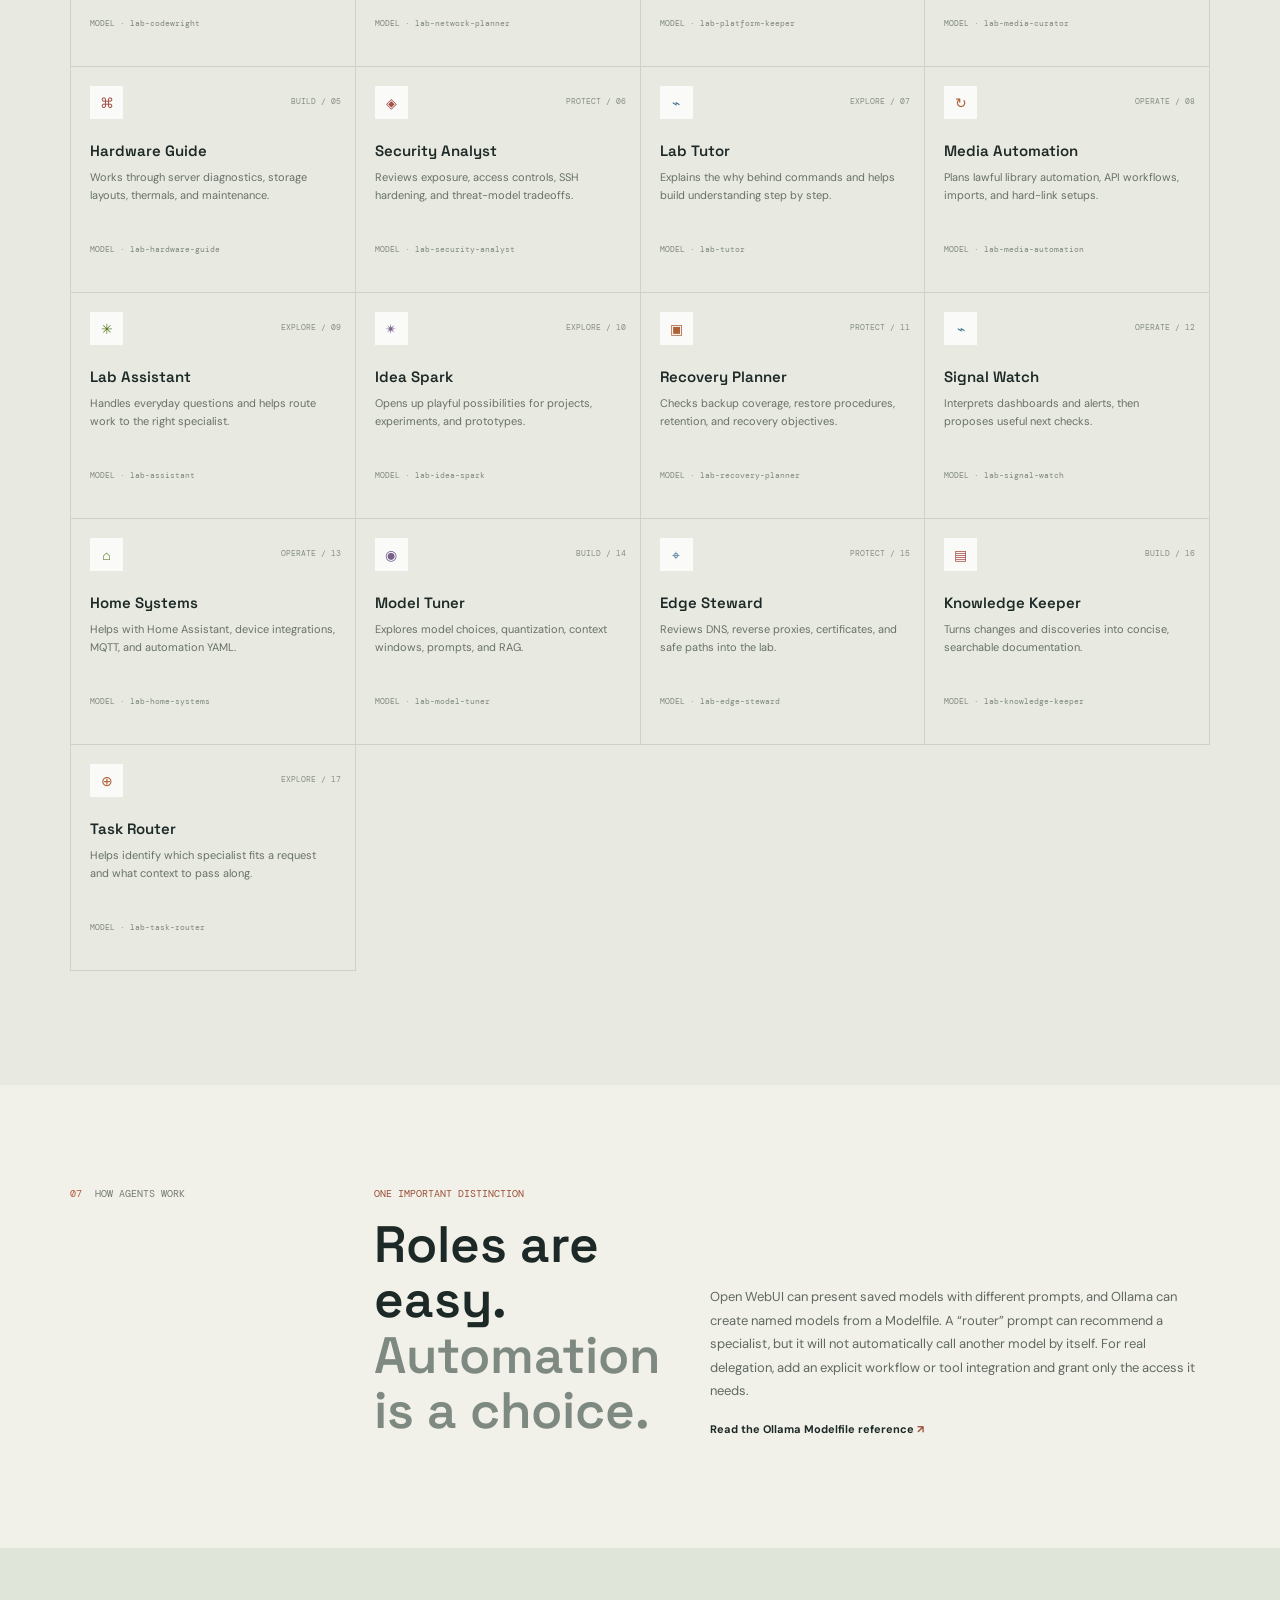
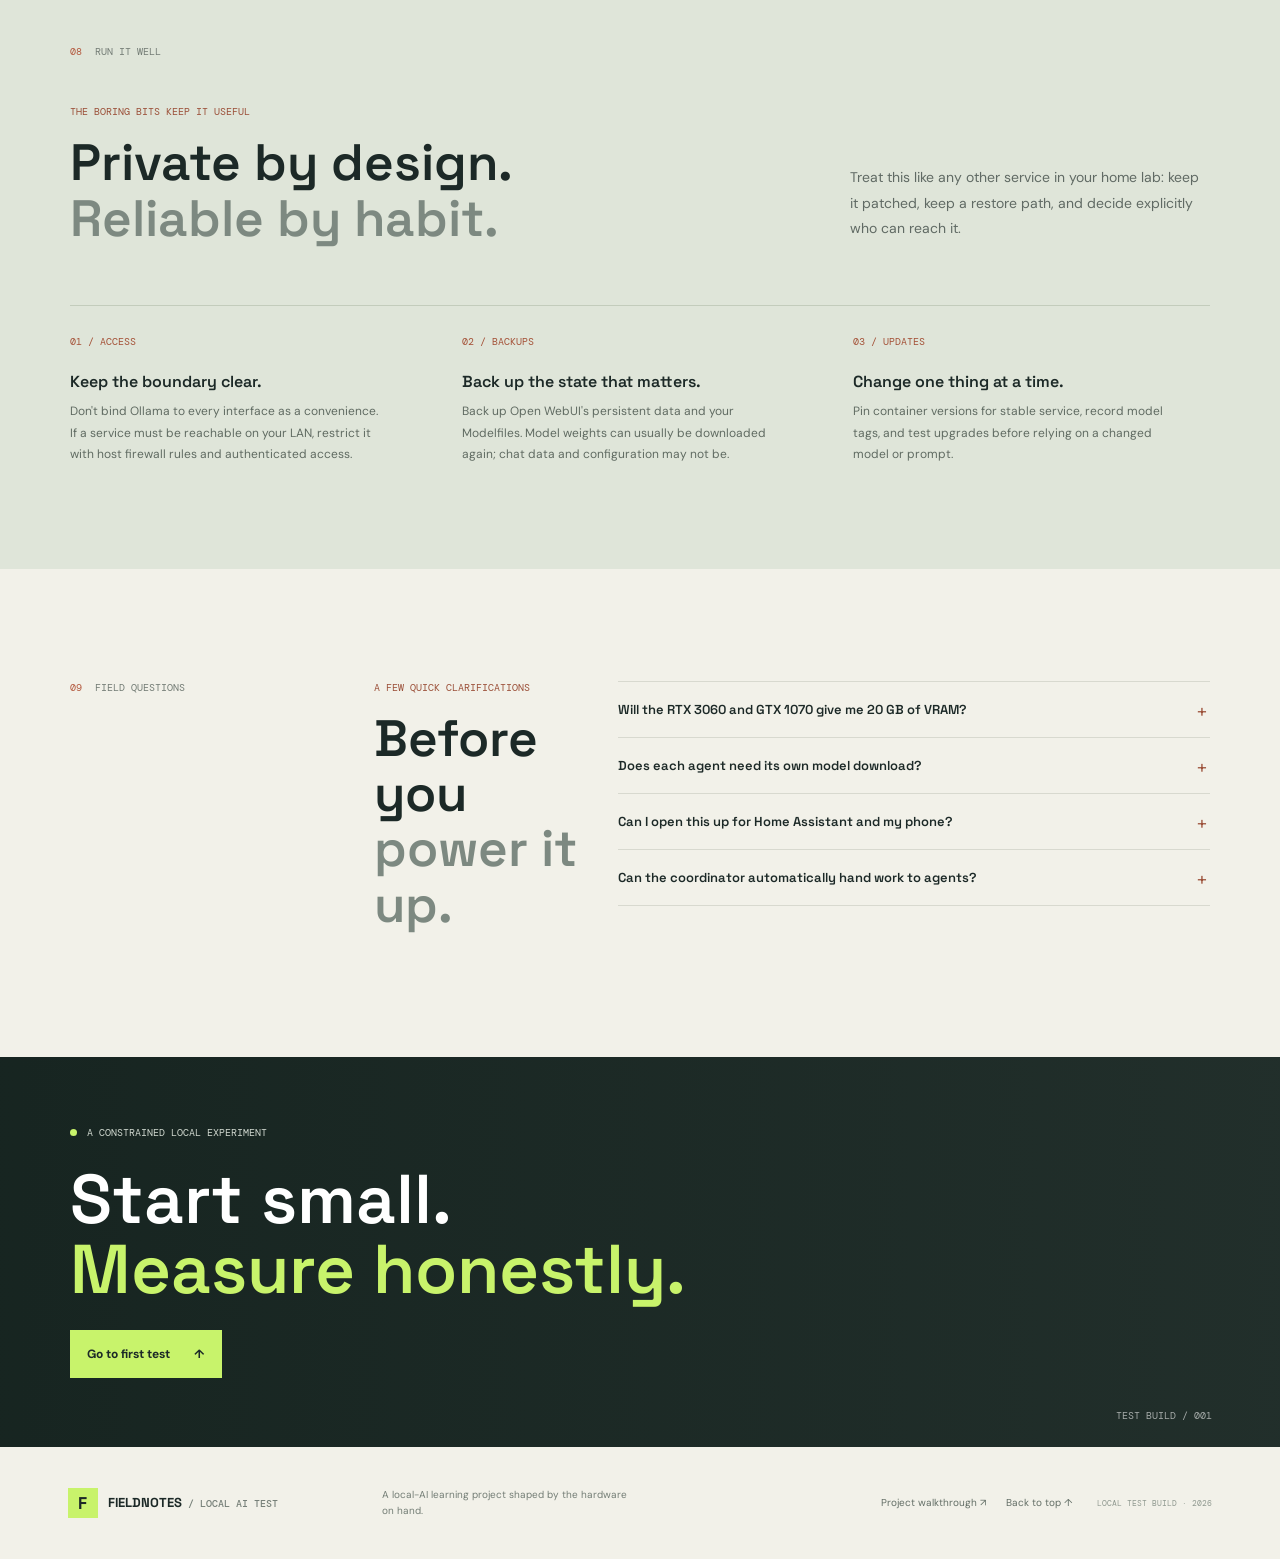
==== commit 4165e1e3: "Webui addiation" ====
--- a/index.html
+++ b/index.html
@@ -23,6 +23,7 @@
         <a href="#blueprint">Project</a>
         <a href="#hardware">Hardware</a>
         <a href="#workflow">Walkthrough</a>
+        <a href="#webui">Open WebUI</a>
         <a href="#automation">Automation</a>
         <a href="#agents">Agents</a>
         <a href="#care">Operations</a>
@@ -31,7 +32,7 @@
       <button class="menu-toggle" type="button" aria-label="Open navigation" aria-expanded="false" aria-controls="mobile-nav"><span></span><span></span></button>
     </header>
     <nav class="mobile-nav" id="mobile-nav" aria-label="Mobile navigation" hidden>
-      <a href="#blueprint">Project</a><a href="#hardware">Hardware</a><a href="#workflow">Walkthrough</a><a href="#setup">Setup</a><a href="#automation">Automation</a><a href="#agents">Roles</a><a href="#care">Limits</a>
+      <a href="#blueprint">Project</a><a href="#hardware">Hardware</a><a href="#workflow">Walkthrough</a><a href="#setup">Setup</a><a href="#webui">Open WebUI</a><a href="#automation">Automation</a><a href="#agents">Roles</a><a href="#care">Limits</a>
     </nav>
 
     <main id="main">
@@ -79,7 +80,7 @@
         <div class="spec-item"><span class="spec-number">A / GRAPHICS</span><strong>RTX 3060 · 12 GB</strong><p>Main GPU memory constraint for model placement and context.</p></div>
         <div class="spec-item"><span class="spec-number">B / SECOND GPU</span><strong>GTX 1070 · 8 GB</strong><p>Separate memory pool. Layer offload and speed depend on runtime placement.</p></div>
         <div class="spec-item"><span class="spec-number">C / SYSTEM</span><strong>Verify RAM + storage</strong><p>Exact system memory and disk capacity are not specified here; check both before downloads.</p></div>
-        <div class="spec-warning"><span aria-hidden="true">!</span><p><strong>The model defaults are a hardware-informed test, not a fit guarantee.</strong> The included script pulls 14B general and coding models with a 4096-token context. Start with the separate 8B smoke test, watch memory use and response speed, and switch to smaller model tags if the actual host struggles. The RTX 3060 and GTX 1070 do not pool VRAM.</p></div>
+        <div class="spec-warning"><span aria-hidden="true">!</span><p><strong>Q4_K_M keeps the 14B weight files near 9 GB, but does not guarantee a full GPU fit.</strong> The 4096-token context, KV cache, and runtime also use memory. Start with the explicit 8B Q4_K_M smoke test; check actual memory use and response speed before trying the 14B models. The RTX 3060 and GTX 1070 do not pool VRAM.</p></div>
       </section>
 
       <section class="workflow section-wrap" id="workflow" aria-labelledby="workflow-title">
@@ -88,7 +89,7 @@
           <div class="section-heading-row"><div><p class="kicker">From host setup to measured inference</p><h2 id="workflow-title">Test in stages.<br><span>Add only what fits.</span></h2></div><p class="body-copy">First confirm the GPU and run one smaller model. Only then pull the larger defaults, create prompt roles, and add optional interfaces or automation.</p></div>
           <div class="steps">
             <article class="step"><span class="step-no">01</span><div><h3>Prepare the host</h3><p>Install Ubuntu 22.04 LTS, update packages, install the recommended NVIDIA driver, and reboot. Confirm the GPU with <code>nvidia-smi</code>.</p></div><span class="step-tag">HOST</span></article>
-            <article class="step"><span class="step-no">02</span><div><h3>Smoke-test local inference</h3><p>Install Ollama and try <code>qwen3:8b</code> first. Observe response time and memory use before downloading the script's larger 14B defaults.</p></div><span class="step-tag">OLLAMA</span></article>
+            <article class="step"><span class="step-no">02</span><div><h3>Smoke-test local inference</h3><p>Install Ollama and try <code>qwen3:8b-q4_K_M</code> first. Observe response time and memory use before downloading the script's larger 14B defaults.</p></div><span class="step-tag">OLLAMA</span></article>
             <article class="step"><span class="step-no">03</span><div><h3>Bring up the chat UI</h3><p>Run Open WebUI in Docker, connect it to Ollama, and create the first administrator account on the private network.</p></div><span class="step-tag">WEB UI</span></article>
             <article class="step"><span class="step-no">04</span><div><h3>Compare prompt roles</h3><p>The script creates 17 named roles from two base models. They are prompt configurations, not separately trained models or an autonomous team.</p></div><span class="step-tag">PROMPTS</span></article>
           </div>
@@ -112,10 +113,10 @@
 # Install and safely configure Ollama
 bash setup_ollama.sh
 
-# Fetch a modest model to verify inference
-ollama pull qwen3:8b
-ollama run qwen3:8b</code></pre>
-            <p class="code-foot"><span>01 — HOST + 8B SMOKE TEST</span><span>Downloads require internet; inference runs on the host.</span></p>
+# Fetch an explicit Q4_K_M model to verify inference
+ollama pull qwen3:8b-q4_K_M
+ollama run qwen3:8b-q4_K_M</code></pre>
+            <p class="code-foot"><span>01 — HOST + 8B Q4_K_M SMOKE TEST</span><span>Downloads require internet; inference runs on the host.</span></p>
           </div>
           <div class="setup-note"><span class="setup-note-icon" aria-hidden="true">↗</span><p><strong>Then add the interface.</strong> Follow the <a href="https://docs.openwebui.com/" target="_blank" rel="noreferrer">Open WebUI installation guide</a> for the current Docker command. The Ollama script below binds its API to loopback; configure the WebUI container with host networking or another deliberately secured path to reach it. Do not expose Ollama on every interface just to make Docker connect.</p></div>
           <div class="agent-script">
@@ -123,9 +124,10 @@
             <div class="agent-script-command"><span>FROM THE PROJECT FOLDER</span><div><code id="ollama-command">bash setup_ollama.sh</code><button class="copy-button" type="button" data-copy="ollama-command" aria-label="Copy Ollama setup command">▣</button></div><small>Then run <code>bash setup_models.sh</code> to create the 17 agent models.</small></div>
           </div>
           <div class="agent-script">
-            <div class="agent-script-copy"><span class="agent-script-label">MODEL + PROMPT TEST</span><h3>Create 17 role variants.</h3><p>After testing the smaller model, this script defaults to <code>qwen3:14b</code> for general roles and <code>qwen2.5-coder:14b</code> for coding. The choices reflect this test machine's limited GPU memory; performance is not guaranteed. These are prompts over two base models, not newly trained weights.</p><a href="setup_models.sh" download>Download setup_models.sh <span aria-hidden="true">↓</span></a></div>
-            <div class="agent-script-command"><span>FROM THE PROJECT FOLDER</span><div><code id="agent-command">bash setup_models.sh</code><button class="copy-button" type="button" data-copy="agent-command" aria-label="Copy agent script command">▣</button></div><small>Use smaller available tags when needed: <code>GENERAL_MODEL=... CODER_MODEL=... bash setup_models.sh</code></small></div>
-          </div>
+            <div class="agent-script-copy"><span class="agent-script-label">MODEL + PROMPT TEST</span><h3>Create 17 role variants.</h3><p>The defaults are explicitly pinned to <code>qwen3:14b-q4_K_M</code> (about 9.3 GB) and <code>qwen2.5-coder:14b-instruct-q4_K_M</code> (about 9.0 GB). The script verifies both report Q4_K_M before creating prompt-based roles. Weights near 9 GB still leave limited room on a 12 GB GPU for context cache and runtime, so expect to check placement and speed.</p><a href="setup_models.sh" download>Download setup_models.sh <span aria-hidden="true">↓</span></a></div>
+            <div class="agent-script-command"><span>FROM THE PROJECT FOLDER</span><div><code id="agent-command">bash setup_models.sh</code><button class="copy-button" type="button" data-copy="agent-command" aria-label="Copy agent script command">▣</button></div><small>Fallback: <code>GENERAL_MODEL=qwen3:8b-q4_K_M CODER_MODEL=qwen2.5-coder:7b-instruct-q4_K_M bash setup_models.sh</code></small></div>
+          </div>
+          <div class="setup-note"><span class="setup-note-icon" aria-hidden="true">↗</span><p><strong>Check quant and actual placement.</strong> Run <code>ollama show --verbose qwen3:14b-q4_K_M</code> and confirm it reports <code>quantization Q4_K_M</code>. While generating a response, run <code>ollama ps</code> to see GPU/CPU placement. Quantization identifies the stored weights; it does not guarantee a full VRAM fit.</p></div>
           <div class="agent-script">
             <div class="agent-script-copy"><span class="agent-script-label">PRIVATE REMOTE ACCESS</span><h3>Join your server to Tailscale.</h3><p>Run this on Ubuntu. It installs the client, starts the service, and prints a one-time sign-in URL. No reusable auth key is stored in the script.</p><a href="setup_tailscale.sh" download>Download setup_tailscale.sh <span aria-hidden="true">↓</span></a></div>
             <div class="agent-script-command"><span>FROM THE PROJECT FOLDER</span><div><code id="tailscale-command">bash setup_tailscale.sh</code><button class="copy-button" type="button" data-copy="tailscale-command" aria-label="Copy Tailscale setup command">▣</button></div><small>Authorize the server, install Tailscale on your phone, then use <code>tailscale ip -4</code> for the server address.</small></div>
@@ -135,9 +137,46 @@
         </div>
       </section>
 
+      <section class="automation-section" id="webui" aria-labelledby="webui-title">
+        <div class="section-wrap">
+          <div class="section-label"><span>04</span><span>CHAT FROM YOUR LAN</span></div>
+          <div class="automation-heading"><div><p class="kicker">Open WebUI is the browser front end</p><h2 id="webui-title">One server.<br><span>Use it from your devices.</span></h2></div><p class="body-copy">Open WebUI sends chat requests to Ollama on the Ubuntu host. Client computers and phones use the WebUI address; they do not connect directly to Ollama's private API.</p></div>
+          <div class="steps">
+            <article class="step"><span class="step-no">01</span><div><h3>Start Open WebUI on the Ubuntu host</h3><p>Install Docker first. This Linux host-network setup keeps Ollama bound to localhost and serves the UI on port 3000. It creates a persistent data volume and a private, stable secret file on first run.</p></div><span class="step-tag">UBUNTU</span></article>
+          </div>
+          <div class="code-panel">
+            <div class="code-top"><div><span class="terminal-dot"></span><span class="terminal-dot"></span><span class="terminal-dot"></span><span class="code-label">UBUNTU TERMINAL</span></div><button class="copy-button" type="button" data-copy="webui-commands"><span aria-hidden="true">▣</span> Copy</button></div>
+            <pre><code id="webui-commands">mkdir -p "$HOME/.config/open-webui"
+if [ ! -f "$HOME/.config/open-webui/.env" ]; then
+  printf 'WEBUI_SECRET_KEY=%s\nPORT=3000\nOLLAMA_BASE_URL=http://127.0.0.1:11434\n' \
+    "$(openssl rand -hex 32)" > "$HOME/.config/open-webui/.env"
+  chmod 600 "$HOME/.config/open-webui/.env"
+fi
+
+docker run -d \
+  --network=host \
+  --env-file "$HOME/.config/open-webui/.env" \
+  --volume open-webui:/app/backend/data \
+  --name open-webui \
+  --restart always \
+  ghcr.io/open-webui/open-webui:main</code></pre>
+            <p class="code-foot"><span>LINUX HOST NETWORK · UI PORT 3000</span><span>Use a release tag instead of :main for a pinned version.</span></p>
+          </div>
+          <div class="steps">
+            <article class="step"><span class="step-no">02</span><div><h3>Find the server's LAN address</h3><p>On Ubuntu, run <code>hostname -I</code> and choose the address on your home network. From another computer or phone on that same LAN, open <code>http://SERVER-LAN-IP:3000</code>. Create the first administrator account when Open WebUI opens.</p></div><span class="step-tag">BROWSER</span></article>
+            <article class="step"><span class="step-no">03</span><div><h3>Choose a role for each chat</h3><p>In a new chat, open the model dropdown. Start with <code>lab-assistant</code> for general questions or choose a specialist below. The setup does not create a model called <code>hermes-agent</code>.</p></div><span class="step-tag">MODEL</span></article>
+          </div>
+          <div class="automation-grid">
+            <article class="automation-card"><span class="automation-tag">GENERAL / QWEN3 14B Q4_K_M</span><h3>Everyday home-lab questions</h3><p>Select <code>lab-assistant</code> for general help and triage. For a direct base-model comparison, select <code>qwen3:14b-q4_K_M</code>.</p></article>
+            <article class="automation-card"><span class="automation-tag">CODING / QWEN2.5-CODER 14B Q4_K_M</span><h3>Code and scripts</h3><p>Select <code>lab-codewright</code> to write, explain, or review code. For a direct base-model comparison, select <code>qwen2.5-coder:14b-instruct-q4_K_M</code>.</p></article>
+          </div>
+          <div class="setup-note"><span class="setup-note-icon" aria-hidden="true">↗</span><p><strong>About temperature 0.2.</strong> The role models use this setting to make answers less variable and more consistent than a default run. Lower variation does not prevent hallucinations or guarantee correctness; verify commands and important claims. Keep WebUI authentication enabled, limit port 3000 to trusted LAN devices with the host firewall, and do not router-forward it or expose Ollama port 11434.</p></div>
+        </div>
+      </section>
+
       <section class="automation-section" id="automation" aria-labelledby="automation-title">
         <div class="section-wrap">
-          <div class="section-label"><span>04</span><span>AUTOMATION + DELEGATION</span></div>
+          <div class="section-label"><span>05</span><span>AUTOMATION + DELEGATION</span></div>
           <div class="automation-heading"><div><p class="kicker">Two tools, two jobs</p><h2 id="automation-title">Automate the steps.<br><span>Delegate the work.</span></h2></div><p class="body-copy">n8n handles repeatable triggers and integrations. Paperclip organizes agent roles, tasks, and approvals. Neither silently gets access to the other: connect them deliberately with authenticated HTTP requests.</p></div>
           <div class="automation-grid">
             <article class="automation-card">
@@ -161,38 +200,38 @@
       </section>
 
       <section class="agents-section" id="agents" aria-labelledby="agents-title">
-          <div class="agents-heading section-wrap"><div class="section-label"><span>05</span><span>PROMPT ROLE TESTS</span></div><div class="agents-title-row"><div><p class="kicker">Instructions change the role, not the weights</p><h2 id="agents-title">One small roster.<br><span>Two model bases.</span></h2></div><p class="body-copy">Browse the 17 starter prompts. Sixteen use the general base model and one uses the coding base model; choose only the roles that prove useful in testing.</p></div>
+          <div class="agents-heading section-wrap"><div class="section-label"><span>06</span><span>PROMPT ROLE TESTS</span></div><div class="agents-title-row"><div><p class="kicker">Instructions change the role, not the weights</p><h2 id="agents-title">One small roster.<br><span>Two model bases.</span></h2></div><p class="body-copy">Browse the 17 starter prompts. Sixteen use the general base model and one uses the coding base model; choose only the roles that prove useful in testing.</p></div>
           <div class="agent-controls"><div class="filter-list" role="group" aria-label="Filter agents by specialty"><button class="filter-button active" type="button" data-filter="all" aria-pressed="true">All <span>17</span></button><button class="filter-button" type="button" data-filter="build" aria-pressed="false">Build <span>4</span></button><button class="filter-button" type="button" data-filter="operate" aria-pressed="false">Operate <span>6</span></button><button class="filter-button" type="button" data-filter="protect" aria-pressed="false">Protect <span>3</span></button><button class="filter-button" type="button" data-filter="explore" aria-pressed="false">Explore <span>4</span></button></div><label class="agent-search"><span class="search-icon" aria-hidden="true">⌕</span><span class="visually-hidden">Search agents</span><input id="agent-search" type="search" placeholder="Find a specialist" autocomplete="off"></label></div>
         </div>
         <div class="agent-grid section-wrap" id="agent-grid" aria-live="polite">
-          <article class="agent-card" data-category="build" data-search="code scripts python development"><span class="agent-icon icon-green">{ }</span><span class="agent-category">BUILD / 01</span><h3>Codewright</h3><p>Writes, explains, and reviews scripts with an eye for readable, maintainable code.</p><span class="agent-model">MODEL · QWEN2.5-CODER 14B</span></article>
-          <article class="agent-card" data-category="operate" data-search="network wifi vlan routing"><span class="agent-icon icon-blue">⌁</span><span class="agent-category">OPERATE / 02</span><h3>Network Planner</h3><p>Maps VLANs, routing, Wi-Fi, and firewall changes before they reach production.</p><span class="agent-model">MODEL · general model</span></article>
-          <article class="agent-card" data-category="operate" data-search="virtualization proxmox docker lxc"><span class="agent-icon icon-orange">▤</span><span class="agent-category">OPERATE / 03</span><h3>Platform Keeper</h3><p>Helps with Proxmox, containers, Compose files, and infrastructure changes.</p><span class="agent-model">MODEL · general model</span></article>
-          <article class="agent-card" data-category="operate" data-search="media plex jellyfin permissions"><span class="agent-icon icon-purple">▧</span><span class="agent-category">OPERATE / 04</span><h3>Media Curator</h3><p>Untangles library naming, mounts, metadata, and service permissions.</p><span class="agent-model">MODEL · general model</span></article>
-          <article class="agent-card" data-category="build" data-search="hardware dell server idrac raid"><span class="agent-icon icon-red">⌘</span><span class="agent-category">BUILD / 05</span><h3>Hardware Guide</h3><p>Works through server diagnostics, storage layouts, thermals, and maintenance.</p><span class="agent-model">MODEL · general model</span></article>
-          <article class="agent-card" data-category="protect" data-search="security privacy ssh firewall audit"><span class="agent-icon icon-red">◈</span><span class="agent-category">PROTECT / 06</span><h3>Security Analyst</h3><p>Reviews exposure, access controls, SSH hardening, and threat-model tradeoffs.</p><span class="agent-model">MODEL · general model</span></article>
-          <article class="agent-card" data-category="explore" data-search="education learning linux explain"><span class="agent-icon icon-blue">⌁</span><span class="agent-category">EXPLORE / 07</span><h3>Lab Tutor</h3><p>Explains the why behind commands and helps build understanding step by step.</p><span class="agent-model">MODEL · general model</span></article>
-          <article class="agent-card" data-category="operate" data-search="sonarr radarr prowlarr media automation"><span class="agent-icon icon-orange">↻</span><span class="agent-category">OPERATE / 08</span><h3>Media Automation</h3><p>Plans lawful library automation, API workflows, imports, and hard-link setups.</p><span class="agent-model">MODEL · general model</span></article>
-          <article class="agent-card" data-category="explore" data-search="assistant general help notes"><span class="agent-icon icon-green">✳</span><span class="agent-category">EXPLORE / 09</span><h3>Lab Assistant</h3><p>Handles everyday questions and helps route work to the right specialist.</p><span class="agent-model">MODEL · general model</span></article>
-          <article class="agent-card" data-category="explore" data-search="creative brainstorming ideas"><span class="agent-icon icon-purple">✴</span><span class="agent-category">EXPLORE / 10</span><h3>Idea Spark</h3><p>Opens up playful possibilities for projects, experiments, and prototypes.</p><span class="agent-model">MODEL · general model</span></article>
-          <article class="agent-card" data-category="protect" data-search="backup recovery zfs snapshot rclone"><span class="agent-icon icon-orange">▣</span><span class="agent-category">PROTECT / 11</span><h3>Recovery Planner</h3><p>Checks backup coverage, restore procedures, retention, and recovery objectives.</p><span class="agent-model">MODEL · general model</span></article>
-          <article class="agent-card" data-category="operate" data-search="monitoring grafana prometheus alerts"><span class="agent-icon icon-blue">⌁</span><span class="agent-category">OPERATE / 12</span><h3>Signal Watch</h3><p>Interprets dashboards and alerts, then proposes useful next checks.</p><span class="agent-model">MODEL · general model</span></article>
-          <article class="agent-card" data-category="operate" data-search="home assistant iot zigbee zwave mqtt"><span class="agent-icon icon-green">⌂</span><span class="agent-category">OPERATE / 13</span><h3>Home Systems</h3><p>Helps with Home Assistant, device integrations, MQTT, and automation YAML.</p><span class="agent-model">MODEL · general model</span></article>
-          <article class="agent-card" data-category="build" data-search="ollama llm prompt rag ai"><span class="agent-icon icon-purple">◉</span><span class="agent-category">BUILD / 14</span><h3>Model Tuner</h3><p>Explores model choices, quantization, context windows, prompts, and RAG.</p><span class="agent-model">MODEL · general model</span></article>
-          <article class="agent-card" data-category="protect" data-search="dns proxy nginx cloudflare pihole"><span class="agent-icon icon-blue">⌖</span><span class="agent-category">PROTECT / 15</span><h3>Edge Steward</h3><p>Reviews DNS, reverse proxies, certificates, and safe paths into the lab.</p><span class="agent-model">MODEL · general model</span></article>
-          <article class="agent-card" data-category="build" data-search="wiki docs documentation bookstack obsidian"><span class="agent-icon icon-red">▤</span><span class="agent-category">BUILD / 16</span><h3>Knowledge Keeper</h3><p>Turns changes and discoveries into concise, searchable documentation.</p><span class="agent-model">MODEL · general model</span></article>
-          <article class="agent-card" data-category="explore" data-search="router orchestrator delegate coordinator"><span class="agent-icon icon-orange">⊕</span><span class="agent-category">EXPLORE / 17</span><h3>Task Router</h3><p>Helps identify which specialist fits a request and what context to pass along.</p><span class="agent-model">MODEL · general model</span></article>
+          <article class="agent-card" data-category="build" data-search="code scripts python development"><span class="agent-icon icon-green">{ }</span><span class="agent-category">BUILD / 01</span><h3>Codewright</h3><p>Writes, explains, and reviews scripts with an eye for readable, maintainable code.</p><span class="agent-model">MODEL · lab-codewright</span></article>
+          <article class="agent-card" data-category="operate" data-search="network wifi vlan routing"><span class="agent-icon icon-blue">⌁</span><span class="agent-category">OPERATE / 02</span><h3>Network Planner</h3><p>Maps VLANs, routing, Wi-Fi, and firewall changes before they reach production.</p><span class="agent-model">MODEL · lab-network-planner</span></article>
+          <article class="agent-card" data-category="operate" data-search="virtualization proxmox docker lxc"><span class="agent-icon icon-orange">▤</span><span class="agent-category">OPERATE / 03</span><h3>Platform Keeper</h3><p>Helps with Proxmox, containers, Compose files, and infrastructure changes.</p><span class="agent-model">MODEL · lab-platform-keeper</span></article>
+          <article class="agent-card" data-category="operate" data-search="media plex jellyfin permissions"><span class="agent-icon icon-purple">▧</span><span class="agent-category">OPERATE / 04</span><h3>Media Curator</h3><p>Untangles library naming, mounts, metadata, and service permissions.</p><span class="agent-model">MODEL · lab-media-curator</span></article>
+          <article class="agent-card" data-category="build" data-search="hardware dell server idrac raid"><span class="agent-icon icon-red">⌘</span><span class="agent-category">BUILD / 05</span><h3>Hardware Guide</h3><p>Works through server diagnostics, storage layouts, thermals, and maintenance.</p><span class="agent-model">MODEL · lab-hardware-guide</span></article>
+          <article class="agent-card" data-category="protect" data-search="security privacy ssh firewall audit"><span class="agent-icon icon-red">◈</span><span class="agent-category">PROTECT / 06</span><h3>Security Analyst</h3><p>Reviews exposure, access controls, SSH hardening, and threat-model tradeoffs.</p><span class="agent-model">MODEL · lab-security-analyst</span></article>
+          <article class="agent-card" data-category="explore" data-search="education learning linux explain"><span class="agent-icon icon-blue">⌁</span><span class="agent-category">EXPLORE / 07</span><h3>Lab Tutor</h3><p>Explains the why behind commands and helps build understanding step by step.</p><span class="agent-model">MODEL · lab-tutor</span></article>
+          <article class="agent-card" data-category="operate" data-search="sonarr radarr prowlarr media automation"><span class="agent-icon icon-orange">↻</span><span class="agent-category">OPERATE / 08</span><h3>Media Automation</h3><p>Plans lawful library automation, API workflows, imports, and hard-link setups.</p><span class="agent-model">MODEL · lab-media-automation</span></article>
+          <article class="agent-card" data-category="explore" data-search="assistant general help notes"><span class="agent-icon icon-green">✳</span><span class="agent-category">EXPLORE / 09</span><h3>Lab Assistant</h3><p>Handles everyday questions and helps route work to the right specialist.</p><span class="agent-model">MODEL · lab-assistant</span></article>
+          <article class="agent-card" data-category="explore" data-search="creative brainstorming ideas"><span class="agent-icon icon-purple">✴</span><span class="agent-category">EXPLORE / 10</span><h3>Idea Spark</h3><p>Opens up playful possibilities for projects, experiments, and prototypes.</p><span class="agent-model">MODEL · lab-idea-spark</span></article>
+          <article class="agent-card" data-category="protect" data-search="backup recovery zfs snapshot rclone"><span class="agent-icon icon-orange">▣</span><span class="agent-category">PROTECT / 11</span><h3>Recovery Planner</h3><p>Checks backup coverage, restore procedures, retention, and recovery objectives.</p><span class="agent-model">MODEL · lab-recovery-planner</span></article>
+          <article class="agent-card" data-category="operate" data-search="monitoring grafana prometheus alerts"><span class="agent-icon icon-blue">⌁</span><span class="agent-category">OPERATE / 12</span><h3>Signal Watch</h3><p>Interprets dashboards and alerts, then proposes useful next checks.</p><span class="agent-model">MODEL · lab-signal-watch</span></article>
+          <article class="agent-card" data-category="operate" data-search="home assistant iot zigbee zwave mqtt"><span class="agent-icon icon-green">⌂</span><span class="agent-category">OPERATE / 13</span><h3>Home Systems</h3><p>Helps with Home Assistant, device integrations, MQTT, and automation YAML.</p><span class="agent-model">MODEL · lab-home-systems</span></article>
+          <article class="agent-card" data-category="build" data-search="ollama llm prompt rag ai"><span class="agent-icon icon-purple">◉</span><span class="agent-category">BUILD / 14</span><h3>Model Tuner</h3><p>Explores model choices, quantization, context windows, prompts, and RAG.</p><span class="agent-model">MODEL · lab-model-tuner</span></article>
+          <article class="agent-card" data-category="protect" data-search="dns proxy nginx cloudflare pihole"><span class="agent-icon icon-blue">⌖</span><span class="agent-category">PROTECT / 15</span><h3>Edge Steward</h3><p>Reviews DNS, reverse proxies, certificates, and safe paths into the lab.</p><span class="agent-model">MODEL · lab-edge-steward</span></article>
+          <article class="agent-card" data-category="build" data-search="wiki docs documentation bookstack obsidian"><span class="agent-icon icon-red">▤</span><span class="agent-category">BUILD / 16</span><h3>Knowledge Keeper</h3><p>Turns changes and discoveries into concise, searchable documentation.</p><span class="agent-model">MODEL · lab-knowledge-keeper</span></article>
+          <article class="agent-card" data-category="explore" data-search="router orchestrator delegate coordinator"><span class="agent-icon icon-orange">⊕</span><span class="agent-category">EXPLORE / 17</span><h3>Task Router</h3><p>Helps identify which specialist fits a request and what context to pass along.</p><span class="agent-model">MODEL · lab-task-router</span></article>
           <p class="empty-state" id="empty-state" hidden>No specialists match that search. Try another term.</p>
         </div>
       </section>
 
-      <section class="agent-reality section-wrap"><div class="section-label"><span>06</span><span>HOW AGENTS WORK</span></div><div class="reality-main"><div><p class="kicker">One important distinction</p><h2>Roles are easy.<br><span>Automation is a choice.</span></h2></div><div class="reality-copy"><p>Open WebUI can present saved models with different prompts, and Ollama can create named models from a Modelfile. A “router” prompt can recommend a specialist, but it will not automatically call another model by itself. For real delegation, add an explicit workflow or tool integration and grant only the access it needs.</p><a href="https://docs.ollama.com/modelfile" target="_blank" rel="noreferrer">Read the Ollama Modelfile reference <span aria-hidden="true">↗</span></a></div></div></section>
-
-      <section class="operations" id="care" aria-labelledby="care-title"><div class="section-wrap operations-inner"><div class="section-label"><span>07</span><span>RUN IT WELL</span></div><div class="operations-top"><div><p class="kicker">The boring bits keep it useful</p><h2 id="care-title">Private by design.<br><span>Reliable by habit.</span></h2></div><p class="body-copy">Treat this like any other service in your home lab: keep it patched, keep a restore path, and decide explicitly who can reach it.</p></div>
+      <section class="agent-reality section-wrap"><div class="section-label"><span>07</span><span>HOW AGENTS WORK</span></div><div class="reality-main"><div><p class="kicker">One important distinction</p><h2>Roles are easy.<br><span>Automation is a choice.</span></h2></div><div class="reality-copy"><p>Open WebUI can present saved models with different prompts, and Ollama can create named models from a Modelfile. A “router” prompt can recommend a specialist, but it will not automatically call another model by itself. For real delegation, add an explicit workflow or tool integration and grant only the access it needs.</p><a href="https://docs.ollama.com/modelfile" target="_blank" rel="noreferrer">Read the Ollama Modelfile reference <span aria-hidden="true">↗</span></a></div></div></section>
+
+      <section class="operations" id="care" aria-labelledby="care-title"><div class="section-wrap operations-inner"><div class="section-label"><span>08</span><span>RUN IT WELL</span></div><div class="operations-top"><div><p class="kicker">The boring bits keep it useful</p><h2 id="care-title">Private by design.<br><span>Reliable by habit.</span></h2></div><p class="body-copy">Treat this like any other service in your home lab: keep it patched, keep a restore path, and decide explicitly who can reach it.</p></div>
         <div class="ops-grid"><article><span class="ops-no">01 / ACCESS</span><h3>Keep the boundary clear.</h3><p>Don't bind Ollama to every interface as a convenience. If a service must be reachable on your LAN, restrict it with host firewall rules and authenticated access.</p></article><article><span class="ops-no">02 / BACKUPS</span><h3>Back up the state that matters.</h3><p>Back up Open WebUI's persistent data and your Modelfiles. Model weights can usually be downloaded again; chat data and configuration may not be.</p></article><article><span class="ops-no">03 / UPDATES</span><h3>Change one thing at a time.</h3><p>Pin container versions for stable service, record model tags, and test upgrades before relying on a changed model or prompt.</p></article></div>
       </div></section>
 
-      <section class="faq section-wrap" aria-labelledby="faq-title"><div class="section-label"><span>08</span><span>FIELD QUESTIONS</span></div><div class="faq-main"><div><p class="kicker">A few quick clarifications</p><h2 id="faq-title">Before you<br><span>power it up.</span></h2></div><div class="faq-list"><details><summary>Will the RTX 3060 and GTX 1070 give me 20 GB of VRAM?</summary><p>No. Their memory pools stay separate. Ollama may spread a model across devices in some configurations, but this is not a single, fungible 20 GB pool. Plan around the model's actual allocation and leave room for context.</p></details><details><summary>Does each agent need its own model download?</summary><p>Not necessarily. Ollama-created models can share the same underlying layers when they use one base model. Keep a separate coding model only when its capabilities justify its extra disk and memory use.</p></details><details><summary>Can I open this up for Home Assistant and my phone?</summary><p>Prefer a private VPN such as Tailscale for remote access. For a local integration, use the server's LAN address only after checking authentication and firewall behavior. Never publish the Ollama API directly to the internet.</p></details><details><summary>Can the coordinator automatically hand work to agents?</summary><p>Not from a system prompt alone. You need an orchestration layer or tool workflow that explicitly invokes specialist models and passes their results back.</p></details></div></div></section>
+      <section class="faq section-wrap" aria-labelledby="faq-title"><div class="section-label"><span>09</span><span>FIELD QUESTIONS</span></div><div class="faq-main"><div><p class="kicker">A few quick clarifications</p><h2 id="faq-title">Before you<br><span>power it up.</span></h2></div><div class="faq-list"><details><summary>Will the RTX 3060 and GTX 1070 give me 20 GB of VRAM?</summary><p>No. Their memory pools stay separate. Ollama may spread a model across devices in some configurations, but this is not a single, fungible 20 GB pool. Plan around the model's actual allocation and leave room for context.</p></details><details><summary>Does each agent need its own model download?</summary><p>Not necessarily. Ollama-created models can share the same underlying layers when they use one base model. Keep a separate coding model only when its capabilities justify its extra disk and memory use.</p></details><details><summary>Can I open this up for Home Assistant and my phone?</summary><p>Prefer a private VPN such as Tailscale for remote access. For a local integration, use the server's LAN address only after checking authentication and firewall behavior. Never publish the Ollama API directly to the internet.</p></details><details><summary>Can the coordinator automatically hand work to agents?</summary><p>Not from a system prompt alone. You need an orchestration layer or tool workflow that explicitly invokes specialist models and passes their results back.</p></details></div></div></section>
 
       <section class="closing"><div class="closing-image" role="img" aria-label="Lit server racks in a data center"></div><div class="closing-copy"><p class="eyebrow"><span class="live-mark"></span> A CONSTRAINED LOCAL EXPERIMENT</p><h2>Start small.<br><span>Measure honestly.</span></h2><a class="button button-lime" href="#setup">Go to first test <span aria-hidden="true">↑</span></a></div><div class="closing-number">TEST BUILD / 001</div></section>
     </main>
--- a/styles.css
+++ b/styles.css
@@ -230,9 +230,9 @@
 @media (prefers-reduced-motion: reduce) { *, *::before, *::after { scroll-behavior: auto !important; animation-duration: .01ms !important; animation-iteration-count: 1 !important; transition-duration: .01ms !important; } }
 
 @media (max-width: 900px) {
-  .site-header { padding-inline: 4%; }
-  .main-nav { gap: 17px; margin-right: 8px; }
-  .header-action { padding: 11px; }
+  .site-header { gap: 14px; padding-inline: 4%; }
+  .main-nav { gap: 11px; margin-right: 0; font-size: 11px; }
+  .header-action { display: none; }
   .hero-content { margin-left: 7%; width: min(590px, 75%); }
   .section-wrap { width: calc(100% - 9%); }
   .intro { grid-template-columns: .7fr 2fr; row-gap: 35px; padding-block: 92px; }
@@ -246,6 +246,15 @@
   .agent-card { min-height: 218px; }
   .site-footer { grid-template-columns: 1fr 1fr; }
   .footer-links { justify-self: start; }
+}
+
+@media (min-width: 641px) and (max-width: 780px) {
+  .main-nav { display: none; }
+  .menu-toggle { display: grid; gap: 5px; width: 40px; height: 40px; place-content: center; border: 1px solid var(--line); background: transparent; cursor: pointer; }
+  .menu-toggle span { width: 16px; height: 1px; background: var(--ink); }
+  .mobile-nav:not([hidden]) { position: absolute; z-index: 9; top: 76px; inset-inline: 0; display: grid; gap: 0; padding: 8px 4% 14px; border-bottom: 1px solid var(--line); background: var(--paper); }
+  .mobile-nav a { padding: 13px 0; border-bottom: 1px solid var(--line); font-size: 13px; }
+  .mobile-nav a:last-child { border-bottom: 0; }
 }
 
 @media (max-width: 640px) {
